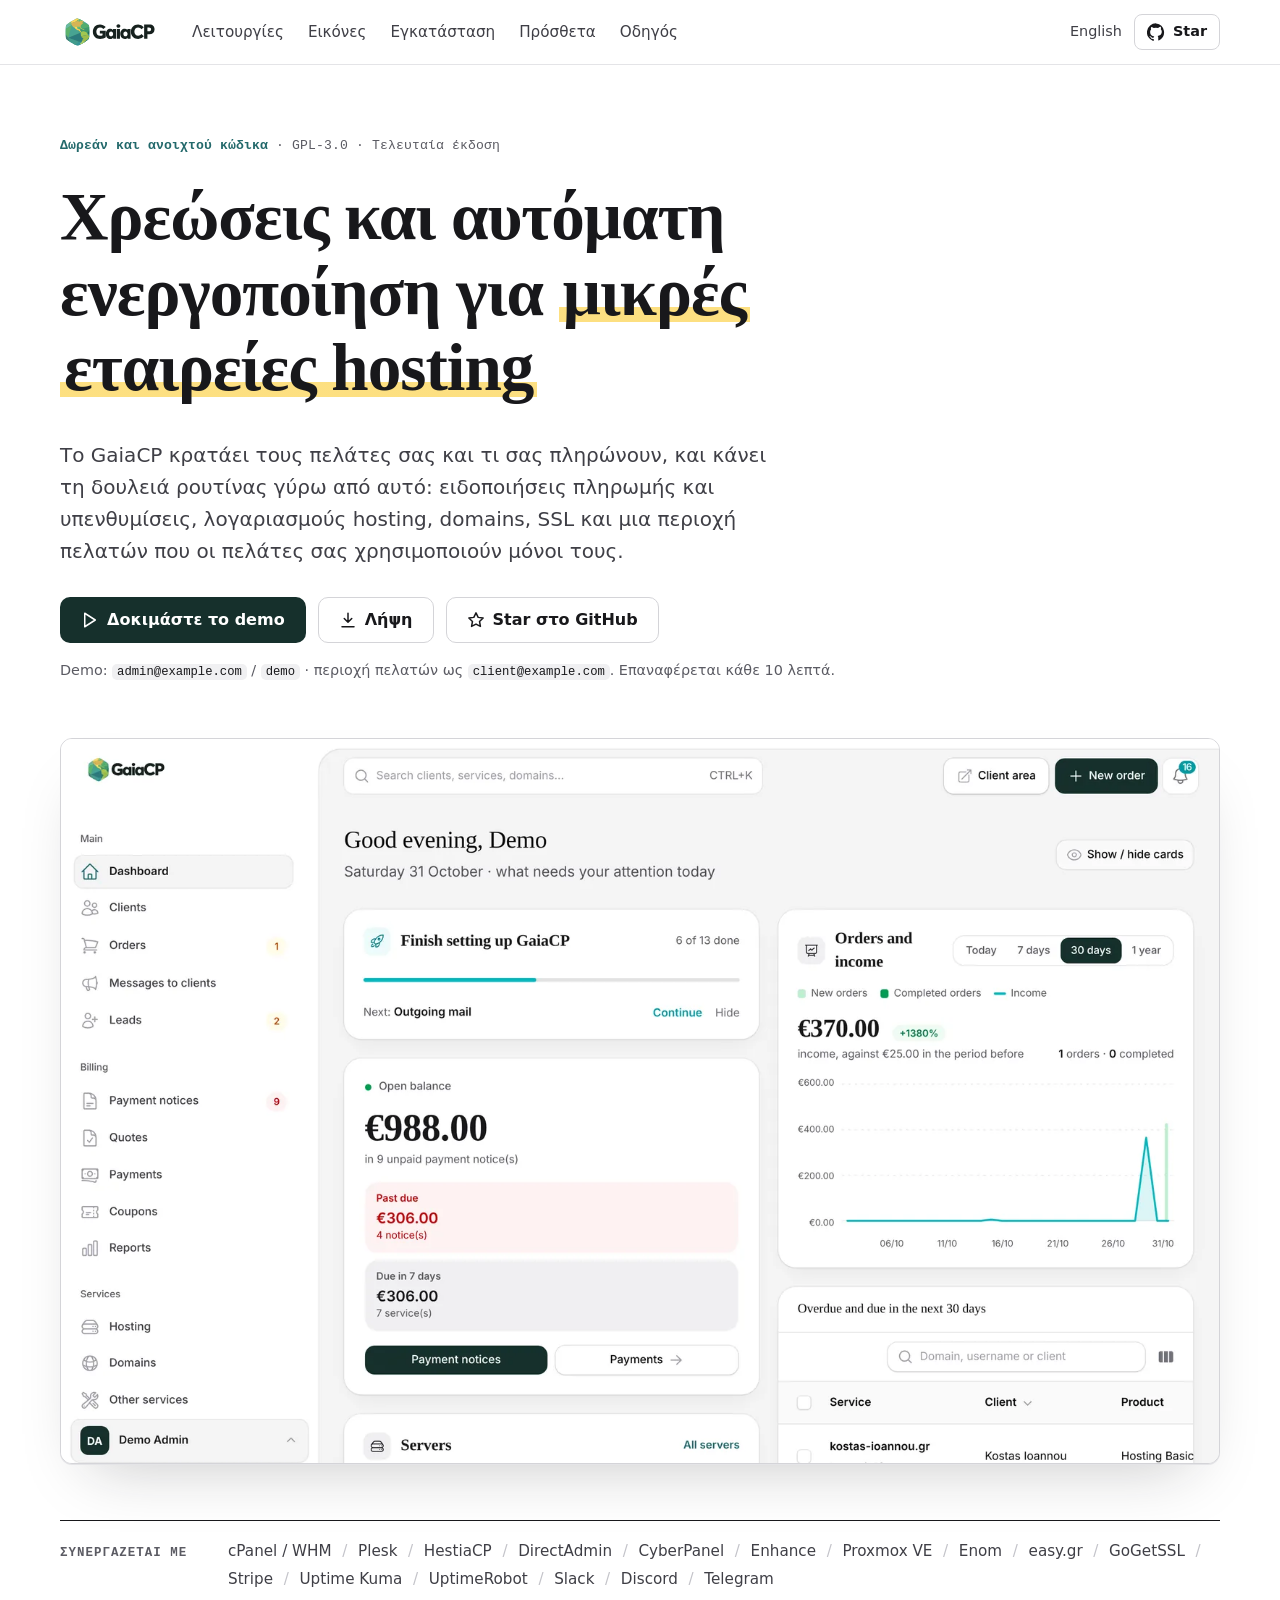
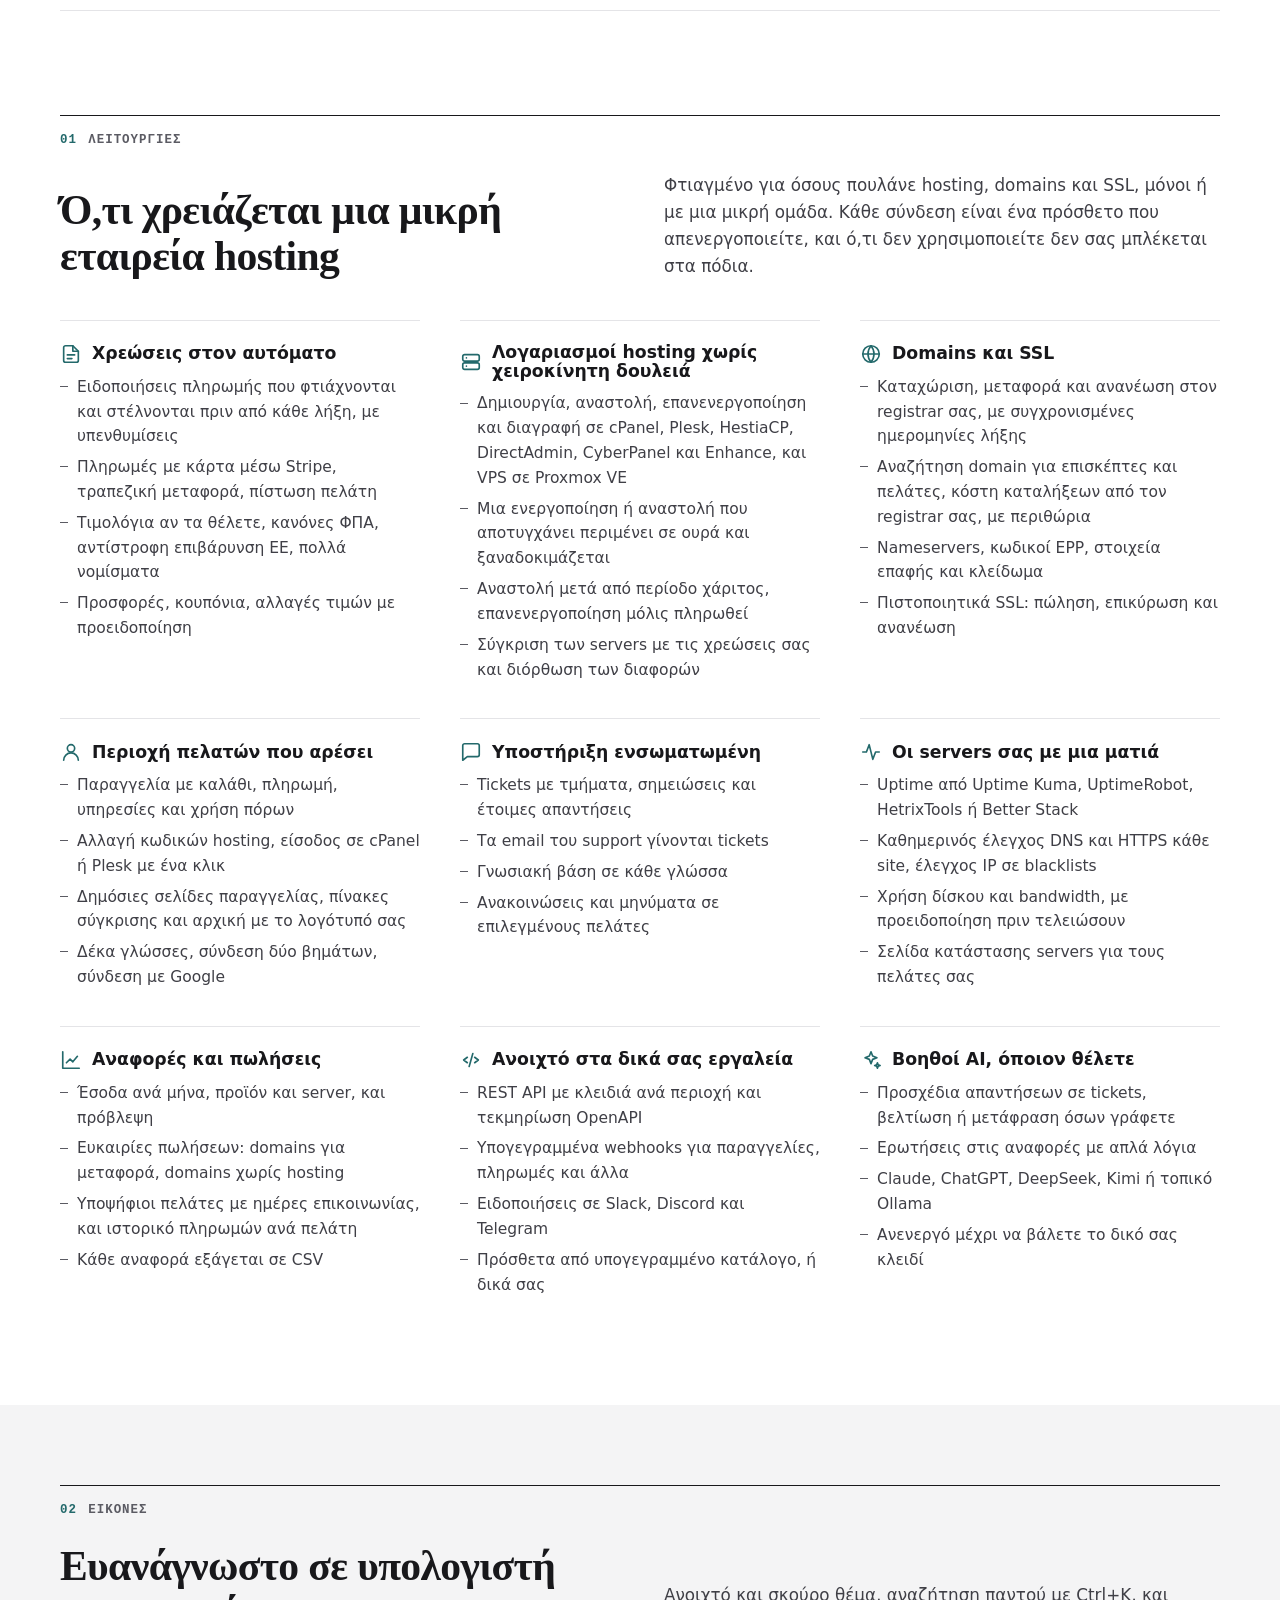
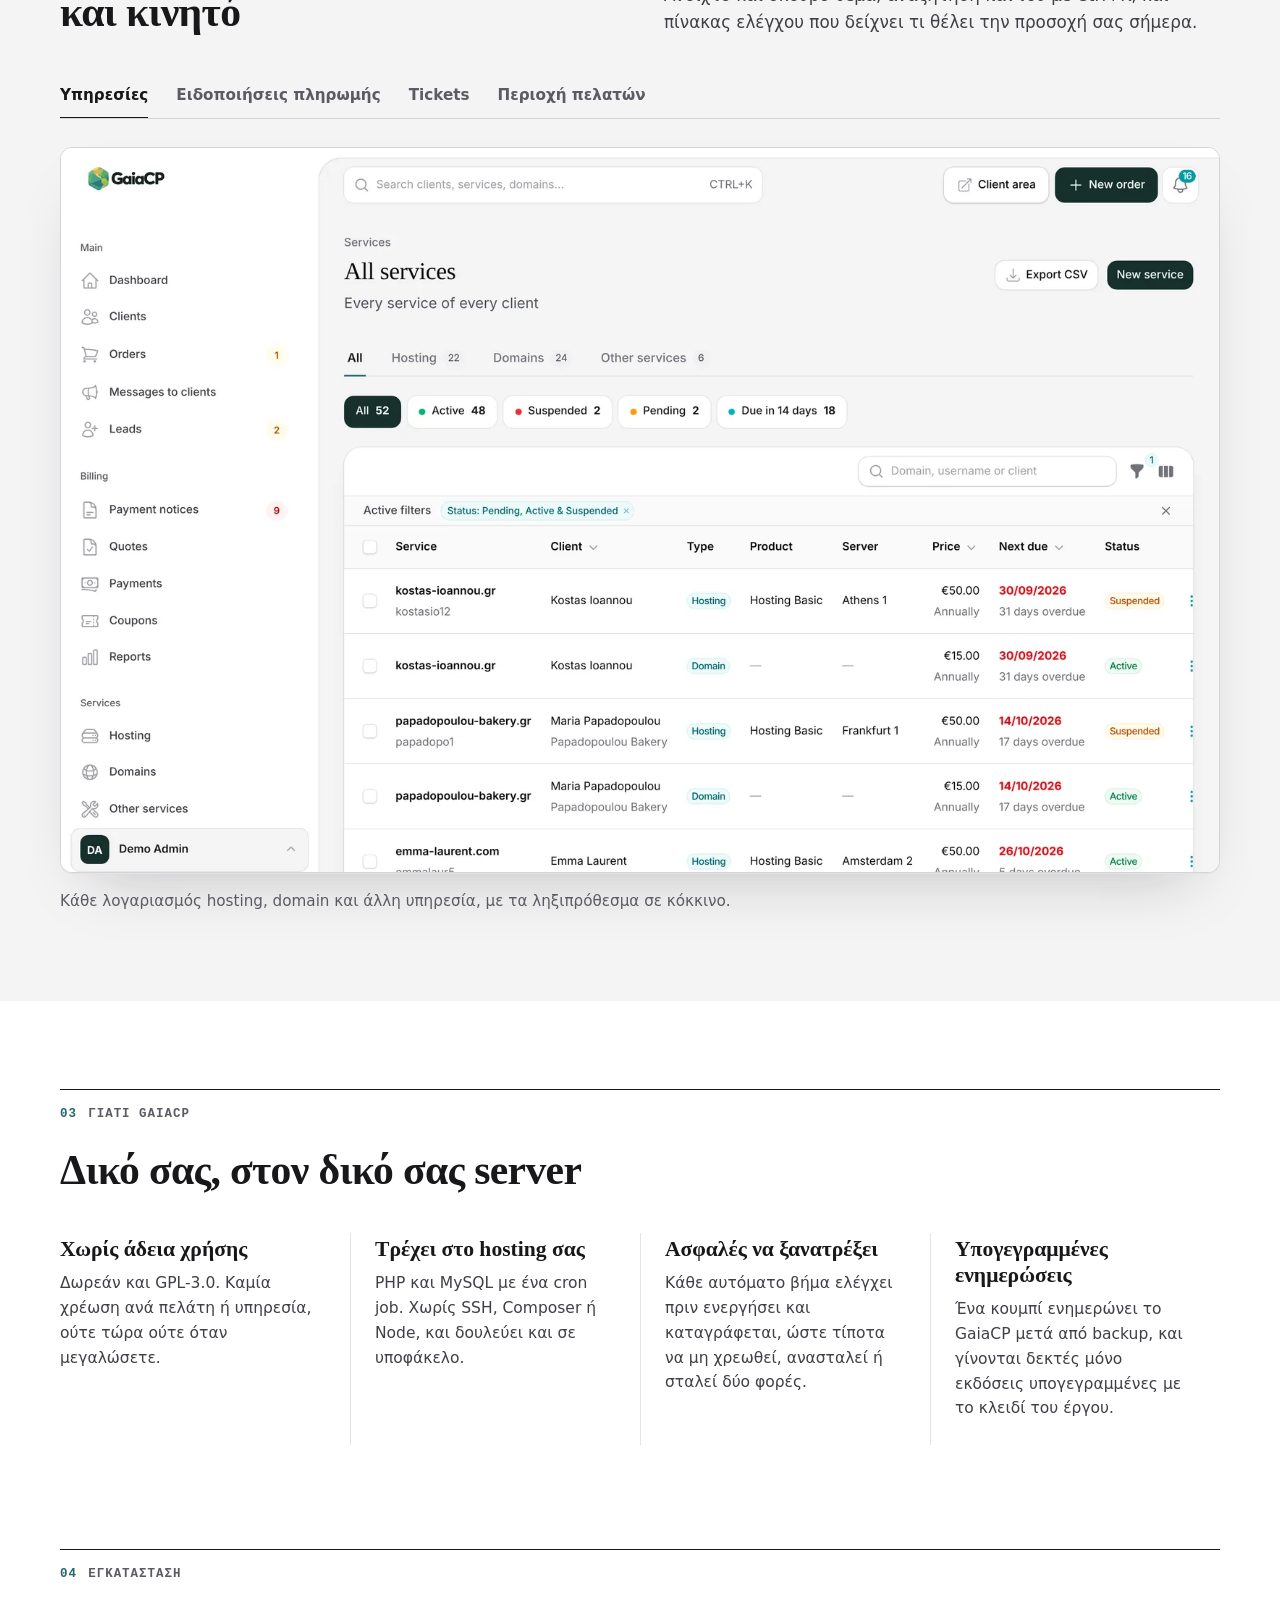
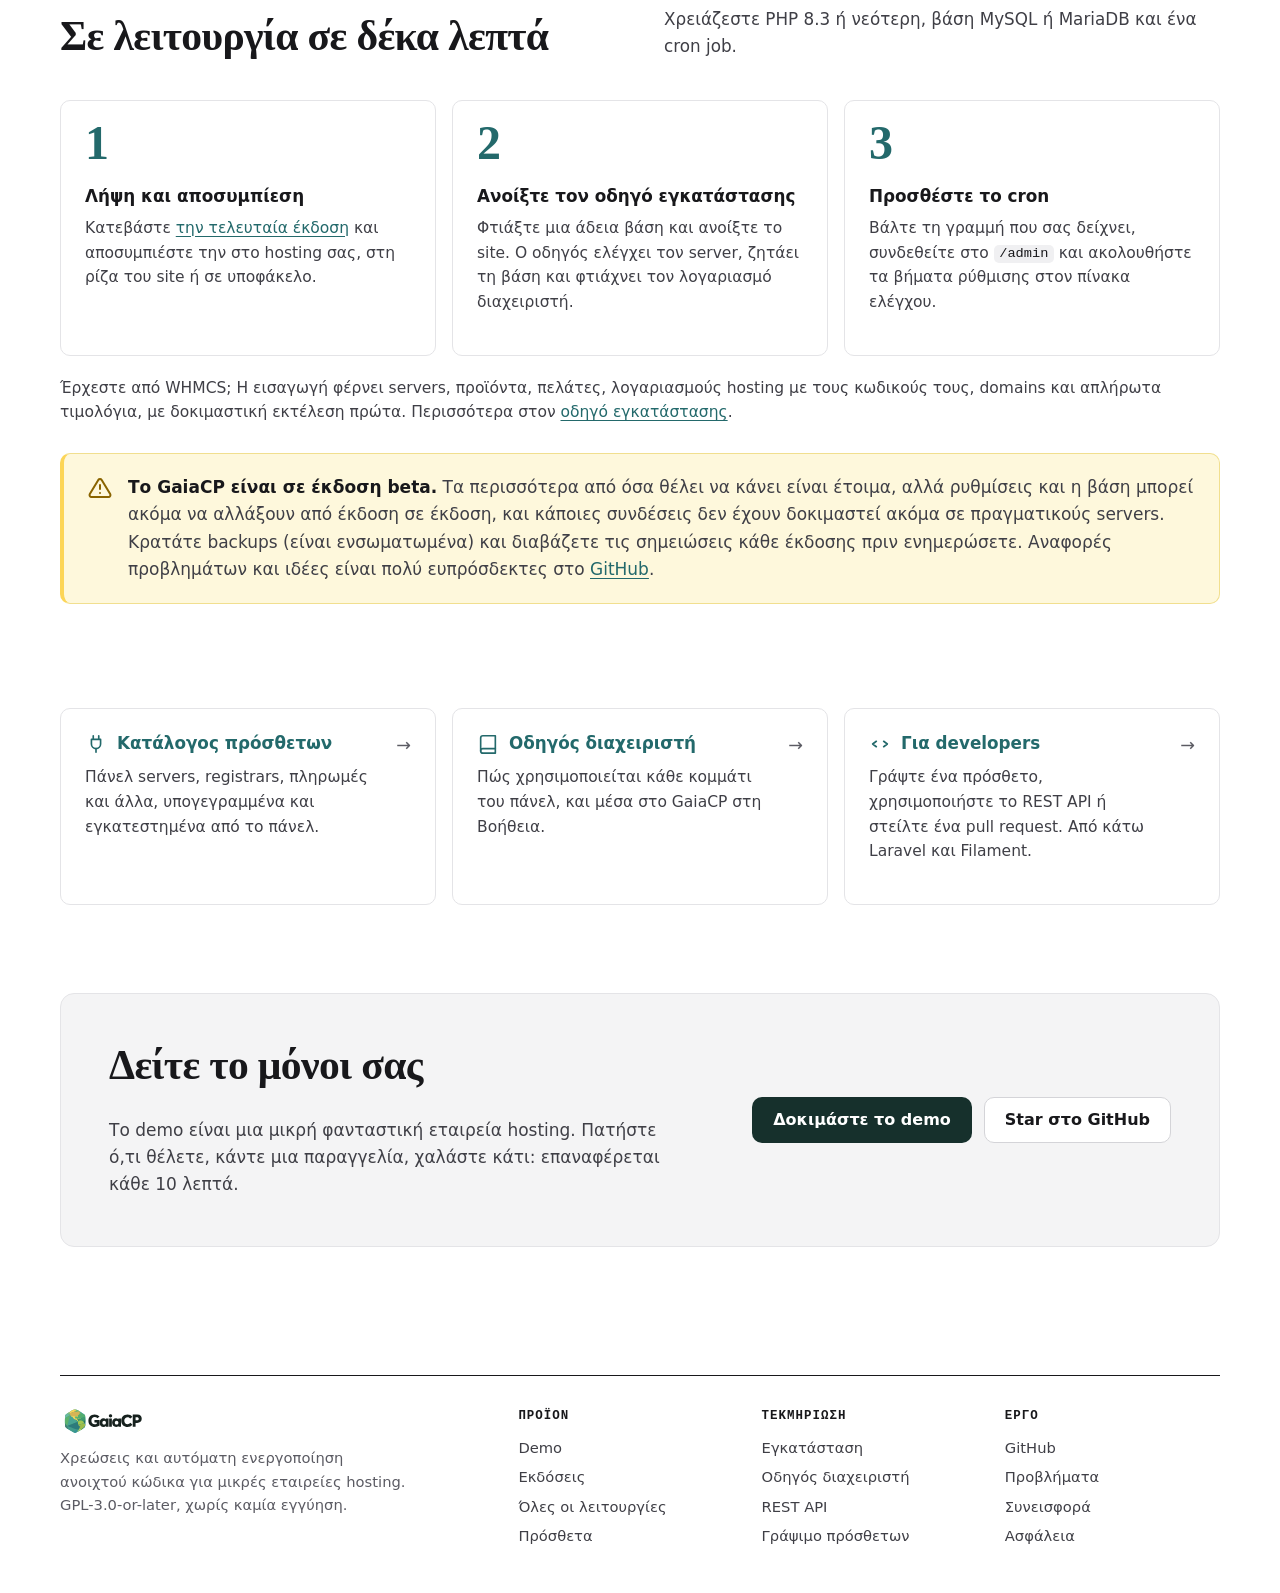
==== el/index.html @ 29c1c117 "Beta wording, the module queue and TLD cost import, for GaiaCP 0.7.0 Co-Authored-By: Claude Opus 5.5" ====
<!doctype html>
<html lang="el">
<head>
<meta charset="utf-8">
<meta name="viewport" content="width=device-width, initial-scale=1">
<title>GaiaCP: χρεώσεις ανοιχτού κώδικα για εταιρείες hosting</title>
<meta name="description" content="Το GaiaCP είναι δωρεάν πάνελ χρεώσεων και αυτόματης ενεργοποίησης ανοιχτού κώδικα για μικρές εταιρείες hosting: ειδοποιήσεις πληρωμής, cPanel, Plesk και άλλα, domains, SSL, περιοχή πελατών και tickets. Στον δικό σας server, GPL-3.0.">
<link rel="canonical" href="https://gaiacp.digital/el/">
<link rel="alternate" hreflang="en" href="https://gaiacp.digital/">
<link rel="alternate" hreflang="el" href="https://gaiacp.digital/el/">
<link rel="alternate" hreflang="x-default" href="https://gaiacp.digital/">
<meta name="theme-color" content="#ffffff">
<meta name="color-scheme" content="light">
<meta property="og:type" content="website">
<meta property="og:title" content="GaiaCP: χρεώσεις ανοιχτού κώδικα για εταιρείες hosting">
<meta property="og:description" content="Χρεώσεις, αυτόματη ενεργοποίηση, domains και περιοχή πελατών για όσους πουλάνε hosting, μόνοι ή με μια μικρή ομάδα. GPL-3.0.">
<meta property="og:url" content="https://gaiacp.digital/el/">
<meta property="og:locale" content="el_GR">
<meta property="og:image" content="https://gaiacp.digital/assets/img/social.png">
<meta name="twitter:card" content="summary_large_image">
<link rel="icon" href="/assets/img/mark.svg" type="image/svg+xml">
<link rel="apple-touch-icon" href="/assets/img/apple-touch-icon.png">
<link rel="stylesheet" href="/assets/style.css">
<script src="/assets/site.js" defer></script>
<script type="application/ld+json">
{"@context":"https://schema.org","@type":"SoftwareApplication","name":"GaiaCP","applicationCategory":"BusinessApplication","operatingSystem":"Linux, PHP 8.3+","license":"https://www.gnu.org/licenses/gpl-3.0.html","url":"https://gaiacp.digital/","downloadUrl":"https://github.com/tetterip/GaiaCP/releases/latest","offers":{"@type":"Offer","price":"0","priceCurrency":"EUR"}}
</script>
</head>
<body>
<a class="skip" href="#main">Μετάβαση στο περιεχόμενο</a>

<header class="top">
    <div class="wrap">
        <a class="brand" href="/el/" aria-label="Αρχική GaiaCP">
            <img class="logo-light" src="/assets/img/logo.svg" alt="GaiaCP" width="120" height="30">
        </a>
        <nav class="nav" aria-label="Ενότητες">
            <a href="#features">Λειτουργίες</a>
            <a href="#screenshots">Εικόνες</a>
            <a href="#install">Εγκατάσταση</a>
            <a href="https://plugins.gaiacp.digital">Πρόσθετα</a>
            <a href="https://github.com/tetterip/GaiaCP/blob/main/docs/admin-guide/README.md">Οδηγός</a>
        </nav>
        <div class="top-end">
            <a class="lang" href="/" hreflang="en" lang="en">English</a>
            <a class="btn btn-ghost btn-small btn-star" href="https://github.com/tetterip/GaiaCP">
                <svg viewBox="0 0 24 24" fill="currentColor" aria-hidden="true"><path d="M12 .5a12 12 0 0 0-3.8 23.4c.6.1.8-.3.8-.6v-2c-3.3.7-4-1.6-4-1.6-.6-1.4-1.4-1.8-1.4-1.8-1-.7.1-.7.1-.7 1.2.1 1.8 1.2 1.8 1.2 1 1.8 2.8 1.3 3.5 1 .1-.8.4-1.3.7-1.6-2.7-.3-5.5-1.3-5.5-6 0-1.2.5-2.3 1.3-3.1-.2-.4-.6-1.6.1-3.2 0 0 1-.3 3.3 1.2a11.5 11.5 0 0 1 6 0C17.3 4.6 18.3 5 18.3 5c.7 1.6.2 2.8.1 3.2.8.8 1.3 1.9 1.3 3.1 0 4.6-2.8 5.6-5.5 5.9.4.4.8 1.1.8 2.2v3.3c0 .3.2.7.8.6A12 12 0 0 0 12 .5Z"/></svg>
                <span class="label">Star</span>
                <span class="count" data-stars></span>
            </a>
        </div>
    </div>
</header>

<main id="main">

<section class="hero">
    <div class="wrap">
        <p class="pill"><b>Δωρεάν και ανοιχτού κώδικα</b> · GPL-3.0 · <span data-version>Τελευταία έκδοση</span></p>
        <h1>Χρεώσεις και αυτόματη ενεργοποίηση για <em>μικρές εταιρείες hosting</em></h1>
        <p class="lead">Το GaiaCP κρατάει τους πελάτες σας και τι σας πληρώνουν, και κάνει τη δουλειά ρουτίνας γύρω από αυτό: ειδοποιήσεις πληρωμής και υπενθυμίσεις, λογαριασμούς hosting, domains, SSL και μια περιοχή πελατών που οι πελάτες σας χρησιμοποιούν μόνοι τους.</p>
        <div class="actions">
            <a class="btn btn-primary" href="https://demo.gaiacp.digital/admin">
                <svg viewBox="0 0 24 24" fill="none" stroke="currentColor" stroke-width="2" stroke-linecap="round" stroke-linejoin="round" aria-hidden="true"><path d="M5 3l14 9-14 9V3z"/></svg>
                Δοκιμάστε το demo
            </a>
            <a class="btn btn-ghost" href="https://github.com/tetterip/GaiaCP/releases/latest" data-download>
                <svg viewBox="0 0 24 24" fill="none" stroke="currentColor" stroke-width="2" stroke-linecap="round" stroke-linejoin="round" aria-hidden="true"><path d="M12 3v12m0 0l-5-5m5 5l5-5M4 21h16"/></svg>
                Λήψη
            </a>
            <a class="btn btn-ghost" href="https://github.com/tetterip/GaiaCP">
                <svg viewBox="0 0 24 24" fill="none" stroke="currentColor" stroke-width="2" stroke-linejoin="round" aria-hidden="true"><path d="M12 2.5l2.9 6 6.6.9-4.8 4.6 1.2 6.5L12 17.4l-5.9 3.1 1.2-6.5-4.8-4.6 6.6-.9z"/></svg>
                Star στο GitHub <span class="count" data-stars></span>
            </a>
        </div>
        <p class="hint">Demo: <code>admin@example.com</code> / <code>demo</code> · περιοχή πελατών ως <code>client@example.com</code>. Επαναφέρεται κάθε 10 λεπτά.</p>

        <div class="frame">
            <picture>
                <img src="/assets/img/dashboard-light.webp" alt="Ο πίνακας ελέγχου του GaiaCP: ανοιχτό υπόλοιπο, γράφημα εσόδων και υπηρεσίες που λήγουν" width="1600" height="1000">
            </picture>
        </div>
    </div>
</section>

<section class="strip" aria-label="Συνεργάζεται με">
    <div class="wrap">
        <p>Συνεργάζεται με</p>
        <ul>
            <li>cPanel / WHM</li><li>Plesk</li><li>HestiaCP</li><li>DirectAdmin</li><li>CyberPanel</li><li>Enhance</li>
            <li>Proxmox VE</li><li>Enom</li><li>easy.gr</li><li>GoGetSSL</li><li>Stripe</li><li>Uptime Kuma</li>
            <li>UptimeRobot</li><li>Slack</li><li>Discord</li><li>Telegram</li>
        </ul>
    </div>
</section>

<section class="section" id="features">
    <div class="wrap">
        <div class="section-head">
            <span class="eyebrow">Λειτουργίες</span>
            <h2>Ό,τι χρειάζεται μια μικρή εταιρεία hosting</h2>
            <p>Φτιαγμένο για όσους πουλάνε hosting, domains και SSL, μόνοι ή με μια μικρή ομάδα. Κάθε σύνδεση είναι ένα πρόσθετο που απενεργοποιείτε, και ό,τι δεν χρησιμοποιείτε δεν σας μπλέκεται στα πόδια.</p>
        </div>
        <div class="grid">
            <article class="card">
                <h3><span class="icon"><svg viewBox="0 0 24 24" fill="none" stroke="currentColor" stroke-width="1.8" stroke-linecap="round" stroke-linejoin="round" aria-hidden="true"><path d="M14 3H6a2 2 0 0 0-2 2v14a2 2 0 0 0 2 2h12a2 2 0 0 0 2-2V9z"/><path d="M14 3v6h6M8 13h8M8 17h5"/></svg></span>Χρεώσεις στον αυτόματο</h3>
                <ul>
                    <li>Ειδοποιήσεις πληρωμής που φτιάχνονται και στέλνονται πριν από κάθε λήξη, με υπενθυμίσεις</li>
                    <li>Πληρωμές με κάρτα μέσω Stripe, τραπεζική μεταφορά, πίστωση πελάτη</li>
                    <li>Τιμολόγια αν τα θέλετε, κανόνες ΦΠΑ, αντίστροφη επιβάρυνση ΕΕ, πολλά νομίσματα</li>
                    <li>Προσφορές, κουπόνια, αλλαγές τιμών με προειδοποίηση</li>
                </ul>
            </article>
            <article class="card">
                <h3><span class="icon"><svg viewBox="0 0 24 24" fill="none" stroke="currentColor" stroke-width="1.8" stroke-linecap="round" stroke-linejoin="round" aria-hidden="true"><rect x="3" y="4" width="18" height="7" rx="2"/><rect x="3" y="13" width="18" height="7" rx="2"/><path d="M7 7.5h.01M7 16.5h.01"/></svg></span>Λογαριασμοί hosting χωρίς χειροκίνητη δουλειά</h3>
                <ul>
                    <li>Δημιουργία, αναστολή, επανενεργοποίηση και διαγραφή σε cPanel, Plesk, HestiaCP, DirectAdmin, CyberPanel και Enhance, και VPS σε Proxmox VE</li>
                    <li>Μια ενεργοποίηση ή αναστολή που αποτυγχάνει περιμένει σε ουρά και ξαναδοκιμάζεται</li>
                    <li>Αναστολή μετά από περίοδο χάριτος, επανενεργοποίηση μόλις πληρωθεί</li>
                    <li>Σύγκριση των servers με τις χρεώσεις σας και διόρθωση των διαφορών</li>
                </ul>
            </article>
            <article class="card">
                <h3><span class="icon"><svg viewBox="0 0 24 24" fill="none" stroke="currentColor" stroke-width="1.8" stroke-linecap="round" stroke-linejoin="round" aria-hidden="true"><circle cx="12" cy="12" r="9"/><path d="M3 12h18M12 3a14 14 0 0 1 0 18M12 3a14 14 0 0 0 0 18"/></svg></span>Domains και SSL</h3>
                <ul>
                    <li>Καταχώριση, μεταφορά και ανανέωση στον registrar σας, με συγχρονισμένες ημερομηνίες λήξης</li>
                    <li>Αναζήτηση domain για επισκέπτες και πελάτες, κόστη καταλήξεων από τον registrar σας, με περιθώρια</li>
                    <li>Nameservers, κωδικοί EPP, στοιχεία επαφής και κλείδωμα</li>
                    <li>Πιστοποιητικά SSL: πώληση, επικύρωση και ανανέωση</li>
                </ul>
            </article>
            <article class="card">
                <h3><span class="icon"><svg viewBox="0 0 24 24" fill="none" stroke="currentColor" stroke-width="1.8" stroke-linecap="round" stroke-linejoin="round" aria-hidden="true"><circle cx="12" cy="8" r="4"/><path d="M4 21a8 8 0 0 1 16 0"/></svg></span>Περιοχή πελατών που αρέσει</h3>
                <ul>
                    <li>Παραγγελία με καλάθι, πληρωμή, υπηρεσίες και χρήση πόρων</li>
                    <li>Αλλαγή κωδικών hosting, είσοδος σε cPanel ή Plesk με ένα κλικ</li>
                    <li>Δημόσιες σελίδες παραγγελίας, πίνακες σύγκρισης και αρχική με το λογότυπό σας</li>
                    <li>Δέκα γλώσσες, σύνδεση δύο βημάτων, σύνδεση με Google</li>
                </ul>
            </article>
            <article class="card">
                <h3><span class="icon"><svg viewBox="0 0 24 24" fill="none" stroke="currentColor" stroke-width="1.8" stroke-linecap="round" stroke-linejoin="round" aria-hidden="true"><path d="M21 15a2 2 0 0 1-2 2H8l-5 4V5a2 2 0 0 1 2-2h14a2 2 0 0 1 2 2z"/></svg></span>Υποστήριξη ενσωματωμένη</h3>
                <ul>
                    <li>Tickets με τμήματα, σημειώσεις και έτοιμες απαντήσεις</li>
                    <li>Τα email του support γίνονται tickets</li>
                    <li>Γνωσιακή βάση σε κάθε γλώσσα</li>
                    <li>Ανακοινώσεις και μηνύματα σε επιλεγμένους πελάτες</li>
                </ul>
            </article>
            <article class="card">
                <h3><span class="icon"><svg viewBox="0 0 24 24" fill="none" stroke="currentColor" stroke-width="1.8" stroke-linecap="round" stroke-linejoin="round" aria-hidden="true"><path d="M3 12h4l3-8 4 16 3-8h4"/></svg></span>Οι servers σας με μια ματιά</h3>
                <ul>
                    <li>Uptime από Uptime Kuma, UptimeRobot, HetrixTools ή Better Stack</li>
                    <li>Καθημερινός έλεγχος DNS και HTTPS κάθε site, έλεγχος IP σε blacklists</li>
                    <li>Χρήση δίσκου και bandwidth, με προειδοποίηση πριν τελειώσουν</li>
                    <li>Σελίδα κατάστασης servers για τους πελάτες σας</li>
                </ul>
            </article>
            <article class="card">
                <h3><span class="icon"><svg viewBox="0 0 24 24" fill="none" stroke="currentColor" stroke-width="1.8" stroke-linecap="round" stroke-linejoin="round" aria-hidden="true"><path d="M3 3v18h18"/><path d="M7 15l4-4 3 3 5-6"/></svg></span>Αναφορές και πωλήσεις</h3>
                <ul>
                    <li>Έσοδα ανά μήνα, προϊόν και server, και πρόβλεψη</li>
                    <li>Ευκαιρίες πωλήσεων: domains για μεταφορά, domains χωρίς hosting</li>
                    <li>Υποψήφιοι πελάτες με ημέρες επικοινωνίας, και ιστορικό πληρωμών ανά πελάτη</li>
                    <li>Κάθε αναφορά εξάγεται σε CSV</li>
                </ul>
            </article>
            <article class="card">
                <h3><span class="icon"><svg viewBox="0 0 24 24" fill="none" stroke="currentColor" stroke-width="1.8" stroke-linecap="round" stroke-linejoin="round" aria-hidden="true"><path d="M8 9l-4 3 4 3M16 9l4 3-4 3M14 5l-4 14"/></svg></span>Ανοιχτό στα δικά σας εργαλεία</h3>
                <ul>
                    <li>REST API με κλειδιά ανά περιοχή και τεκμηρίωση OpenAPI</li>
                    <li>Υπογεγραμμένα webhooks για παραγγελίες, πληρωμές και άλλα</li>
                    <li>Ειδοποιήσεις σε Slack, Discord και Telegram</li>
                    <li>Πρόσθετα από υπογεγραμμένο κατάλογο, ή δικά σας</li>
                </ul>
            </article>
            <article class="card">
                <h3><span class="icon"><svg viewBox="0 0 24 24" fill="none" stroke="currentColor" stroke-width="1.8" stroke-linecap="round" stroke-linejoin="round" aria-hidden="true"><path d="M12 3l1.8 4.7L18.5 9.5l-4.7 1.8L12 16l-1.8-4.7L5.5 9.5l4.7-1.8z"/><path d="M19 15l.8 2.2 2.2.8-2.2.8L19 21l-.8-2.2L16 18l2.2-.8z"/></svg></span>Βοηθοί AI, όποιον θέλετε</h3>
                <ul>
                    <li>Προσχέδια απαντήσεων σε tickets, βελτίωση ή μετάφραση όσων γράφετε</li>
                    <li>Ερωτήσεις στις αναφορές με απλά λόγια</li>
                    <li>Claude, ChatGPT, DeepSeek, Kimi ή τοπικό Ollama</li>
                    <li>Ανενεργό μέχρι να βάλετε το δικό σας κλειδί</li>
                </ul>
            </article>
        </div>
    </div>
</section>

<section class="section" id="screenshots">
    <div class="wrap">
        <div class="section-head">
            <span class="eyebrow">Εικόνες</span>
            <h2>Ευανάγνωστο σε υπολογιστή και κινητό</h2>
            <p>Ανοιχτό και σκούρο θέμα, αναζήτηση παντού με Ctrl+K, και πίνακας ελέγχου που δείχνει τι θέλει την προσοχή σας σήμερα.</p>
        </div>
        <div class="tabs" role="tablist" aria-label="Εικόνες">
            <button class="tab" role="tab" id="tab-services" aria-controls="shot-services">Υπηρεσίες</button>
            <button class="tab" role="tab" id="tab-notices" aria-controls="shot-notices">Ειδοποιήσεις πληρωμής</button>
            <button class="tab" role="tab" id="tab-tickets" aria-controls="shot-tickets">Tickets</button>
            <button class="tab" role="tab" id="tab-client" aria-controls="shot-client">Περιοχή πελατών</button>
        </div>
        <figure class="shot" id="shot-services" role="tabpanel" aria-labelledby="tab-services">
            <div class="frame">
                <picture>
                    <img src="/assets/img/services-light.webp" alt="Όλες οι υπηρεσίες με πελάτη, server, τιμή και επόμενη λήξη" width="1600" height="1000" loading="lazy">
                </picture>
            </div>
            <figcaption>Κάθε λογαριασμός hosting, domain και άλλη υπηρεσία, με τα ληξιπρόθεσμα σε κόκκινο.</figcaption>
        </figure>
        <figure class="shot" id="shot-notices" role="tabpanel" aria-labelledby="tab-notices">
            <div class="frame">
                <picture>
                    <img src="/assets/img/notices-light.webp" alt="Ειδοποιήσεις πληρωμής, μία ανά πελάτη και ημερομηνία λήξης" width="1600" height="1000" loading="lazy">
                </picture>
            </div>
            <figcaption>Μία ειδοποίηση πληρωμής ανά πελάτη και ημερομηνία, που τη φτιάχνει και τη στέλνει η καθημερινή εργασία.</figcaption>
        </figure>
        <figure class="shot" id="shot-tickets" role="tabpanel" aria-labelledby="tab-tickets">
            <div class="frame">
                <picture>
                    <img src="/assets/img/tickets-light.webp" alt="Tickets που περιμένουν απάντηση" width="1600" height="1000" loading="lazy">
                </picture>
            </div>
            <figcaption>Τα tickets δίπλα στις υπηρεσίες και τις πληρωμές του πελάτη.</figcaption>
        </figure>
        <figure class="shot" id="shot-client" role="tabpanel" aria-labelledby="tab-client">
            <div class="client-pair">
                <div class="frame">
                    <img src="/assets/img/client-home-desk.webp" alt="Η αρχική της περιοχής πελατών με το ποσό προς πληρωμή" width="1600" height="1000" loading="lazy">
                </div>
                <div class="phone">
                    <img src="/assets/img/client-home-phone.webp" alt="Η περιοχή πελατών σε κινητό" width="780" height="1688" loading="lazy">
                </div>
            </div>
            <figcaption>Οι πελάτες σας πληρώνουν, παραγγέλνουν και ζητούν βοήθεια σε μια περιοχή με το όνομα και το λογότυπό σας.</figcaption>
        </figure>
    </div>
</section>

<section class="section" id="why">
    <div class="wrap">
        <div class="section-head">
            <span class="eyebrow">Γιατί GaiaCP</span>
            <h2>Δικό σας, στον δικό σας server</h2>
        </div>
        <div class="why">
            <div class="card"><b>Χωρίς άδεια χρήσης</b><p>Δωρεάν και GPL-3.0. Καμία χρέωση ανά πελάτη ή υπηρεσία, ούτε τώρα ούτε όταν μεγαλώσετε.</p></div>
            <div class="card"><b>Τρέχει στο hosting σας</b><p>PHP και MySQL με ένα cron job. Χωρίς SSH, Composer ή Node, και δουλεύει και σε υποφάκελο.</p></div>
            <div class="card"><b>Ασφαλές να ξανατρέξει</b><p>Κάθε αυτόματο βήμα ελέγχει πριν ενεργήσει και καταγράφεται, ώστε τίποτα να μη χρεωθεί, ανασταλεί ή σταλεί δύο φορές.</p></div>
            <div class="card"><b>Υπογεγραμμένες ενημερώσεις</b><p>Ένα κουμπί ενημερώνει το GaiaCP μετά από backup, και γίνονται δεκτές μόνο εκδόσεις υπογεγραμμένες με το κλειδί του έργου.</p></div>
        </div>
    </div>
</section>

<section class="section" id="install">
    <div class="wrap">
        <div class="section-head">
            <span class="eyebrow">Εγκατάσταση</span>
            <h2>Σε λειτουργία σε δέκα λεπτά</h2>
            <p>Χρειάζεστε PHP 8.3 ή νεότερη, βάση MySQL ή MariaDB και ένα cron job.</p>
        </div>
        <ol class="steps">
            <li class="card"><h3>Λήψη και αποσυμπίεση</h3><p>Κατεβάστε <a href="https://github.com/tetterip/GaiaCP/releases/latest" data-download>την τελευταία έκδοση</a> και αποσυμπιέστε την στο hosting σας, στη ρίζα του site ή σε υποφάκελο.</p></li>
            <li class="card"><h3>Ανοίξτε τον οδηγό εγκατάστασης</h3><p>Φτιάξτε μια άδεια βάση και ανοίξτε το site. Ο οδηγός ελέγχει τον server, ζητάει τη βάση και φτιάχνει τον λογαριασμό διαχειριστή.</p></li>
            <li class="card"><h3>Προσθέστε το cron</h3><p>Βάλτε τη γραμμή που σας δείχνει, συνδεθείτε στο <code>/admin</code> και ακολουθήστε τα βήματα ρύθμισης στον πίνακα ελέγχου.</p></li>
        </ol>
        <p class="note">Έρχεστε από WHMCS; Η εισαγωγή φέρνει servers, προϊόντα, πελάτες, λογαριασμούς hosting με τους κωδικούς τους, domains και απλήρωτα τιμολόγια, με δοκιμαστική εκτέλεση πρώτα. Περισσότερα στον <a href="https://github.com/tetterip/GaiaCP/blob/main/docs/installation.md">οδηγό εγκατάστασης</a>.</p>

        <div class="alpha">
            <svg viewBox="0 0 24 24" fill="none" stroke="currentColor" stroke-width="2" stroke-linecap="round" stroke-linejoin="round" aria-hidden="true"><path d="M12 9v4M12 17h.01"/><path d="M10.3 3.9L1.8 18a2 2 0 0 0 1.7 3h17a2 2 0 0 0 1.7-3L13.7 3.9a2 2 0 0 0-3.4 0z"/></svg>
            <p><strong>Το GaiaCP είναι σε έκδοση beta.</strong> Τα περισσότερα από όσα θέλει να κάνει είναι έτοιμα, αλλά ρυθμίσεις και η βάση μπορεί ακόμα να αλλάξουν από έκδοση σε έκδοση, και κάποιες συνδέσεις δεν έχουν δοκιμαστεί ακόμα σε πραγματικούς servers. Κρατάτε backups (είναι ενσωματωμένα) και διαβάζετε τις σημειώσεις κάθε έκδοσης πριν ενημερώσετε. Αναφορές προβλημάτων και ιδέες είναι πολύ ευπρόσδεκτες στο <a href="https://github.com/tetterip/GaiaCP/issues">GitHub</a>.</p>
        </div>
    </div>
</section>

<section class="section" id="more">
    <div class="wrap">
        <div class="grid">
            <a class="card card-link" href="https://plugins.gaiacp.digital">
                <h3><span class="icon"><svg viewBox="0 0 24 24" fill="none" stroke="currentColor" stroke-width="1.8" stroke-linecap="round" stroke-linejoin="round" aria-hidden="true"><path d="M9 3v4M15 3v4M7 7h10v5a5 5 0 0 1-10 0z"/><path d="M12 17v4"/></svg></span>Κατάλογος πρόσθετων</h3>
                <p>Πάνελ servers, registrars, πληρωμές και άλλα, υπογεγραμμένα και εγκατεστημένα από το πάνελ.</p>
            </a>
            <a class="card card-link" href="https://github.com/tetterip/GaiaCP/blob/main/docs/admin-guide/README.md">
                <h3><span class="icon"><svg viewBox="0 0 24 24" fill="none" stroke="currentColor" stroke-width="1.8" stroke-linecap="round" stroke-linejoin="round" aria-hidden="true"><path d="M4 19.5A2.5 2.5 0 0 1 6.5 17H20V3H6.5A2.5 2.5 0 0 0 4 5.5z"/><path d="M4 19.5A2.5 2.5 0 0 0 6.5 22H20v-5"/></svg></span>Οδηγός διαχειριστή</h3>
                <p>Πώς χρησιμοποιείται κάθε κομμάτι του πάνελ, και μέσα στο GaiaCP στη Βοήθεια.</p>
            </a>
            <a class="card card-link" href="https://github.com/tetterip/GaiaCP/blob/main/docs/writing-plugins.md">
                <h3><span class="icon"><svg viewBox="0 0 24 24" fill="none" stroke="currentColor" stroke-width="1.8" stroke-linecap="round" stroke-linejoin="round" aria-hidden="true"><path d="M8 9l-4 3 4 3M16 9l4 3-4 3"/></svg></span>Για developers</h3>
                <p>Γράψτε ένα πρόσθετο, χρησιμοποιήστε το REST API ή στείλτε ένα pull request. Από κάτω Laravel και Filament.</p>
            </a>
        </div>

        <div class="cta">
            <h2>Δείτε το μόνοι σας</h2>
            <p>Το demo είναι μια μικρή φανταστική εταιρεία hosting. Πατήστε ό,τι θέλετε, κάντε μια παραγγελία, χαλάστε κάτι: επαναφέρεται κάθε 10 λεπτά.</p>
            <div class="actions">
                <a class="btn btn-primary" href="https://demo.gaiacp.digital/admin">Δοκιμάστε το demo</a>
                <a class="btn btn-ghost" href="https://github.com/tetterip/GaiaCP">Star στο GitHub <span class="count" data-stars></span></a>
            </div>
        </div>
    </div>
</section>

</main>

<footer class="foot">
    <div class="wrap">
        <div class="about">
            <img class="logo-light" src="/assets/img/logo.svg" alt="GaiaCP" width="104" height="26">
            <p>Χρεώσεις και αυτόματη ενεργοποίηση ανοιχτού κώδικα για μικρές εταιρείες hosting. GPL-3.0-or-later, χωρίς καμία εγγύηση.</p>
        </div>
        <div>
            <h4>Προϊόν</h4>
            <ul>
                <li><a href="https://demo.gaiacp.digital/admin">Demo</a></li>
                <li><a href="https://github.com/tetterip/GaiaCP/releases">Εκδόσεις</a></li>
                <li><a href="https://github.com/tetterip/GaiaCP/blob/main/docs/features.md">Όλες οι λειτουργίες</a></li>
                <li><a href="https://plugins.gaiacp.digital">Πρόσθετα</a></li>
            </ul>
        </div>
        <div>
            <h4>Τεκμηρίωση</h4>
            <ul>
                <li><a href="https://github.com/tetterip/GaiaCP/blob/main/docs/installation.md">Εγκατάσταση</a></li>
                <li><a href="https://github.com/tetterip/GaiaCP/blob/main/docs/admin-guide/README.md">Οδηγός διαχειριστή</a></li>
                <li><a href="https://github.com/tetterip/GaiaCP/blob/main/docs/using-the-api.md">REST API</a></li>
                <li><a href="https://github.com/tetterip/GaiaCP/blob/main/docs/writing-plugins.md">Γράψιμο πρόσθετων</a></li>
            </ul>
        </div>
        <div>
            <h4>Έργο</h4>
            <ul>
                <li><a href="https://github.com/tetterip/GaiaCP">GitHub</a></li>
                <li><a href="https://github.com/tetterip/GaiaCP/issues">Προβλήματα</a></li>
                <li><a href="https://github.com/tetterip/GaiaCP/blob/main/CONTRIBUTING.md">Συνεισφορά</a></li>
                <li><a href="https://github.com/tetterip/GaiaCP/blob/main/SECURITY.md">Ασφάλεια</a></li>
            </ul>
        </div>
    </div>
</footer>
</body>
</html>
---- assets/style.css ----
/* gaiacp.digital: one stylesheet, no build step, light only.
   Colours follow the GaiaCP panel's light theme (Gaia theme): zinc greys, the teal accent, the dark green button.
   The look is a ledger: hairline rules, numbered sections, plain type, and no glows or gradients. */

:root {
    --ink: #18181b;
    --ink-soft: #3f3f46;
    --muted: #5b5b63;
    --bg: #ffffff;
    --band: #f4f4f5;
    --surface: #ffffff;
    --soft: #f0f0f2;
    --line: #e4e4e7;
    --rule: #18181b;
    --accent: #23696b;
    --accent-soft: #e6f0ef;
    --button: #16302c;
    --button-ink: #ffffff;
    --sun: #fcd557;
    --radius: 10px;
    --serif: "Iowan Old Style", "Palatino Linotype", Palatino, Georgia, "Times New Roman", serif;
    --sans: ui-sans-serif, system-ui, -apple-system, "Segoe UI", Roboto, "Helvetica Neue", Arial, sans-serif;
    --mono: ui-monospace, SFMono-Regular, Menlo, Consolas, monospace;
    color-scheme: light;
}

*, *::before, *::after { box-sizing: border-box; }

html { scroll-behavior: smooth; -webkit-text-size-adjust: 100%; }

body {
    margin: 0;
    font-family: var(--sans);
    font-size: 17px;
    line-height: 1.6;
    color: var(--ink);
    background: var(--bg);
    overflow-x: hidden;
    counter-reset: section;
}

img { max-width: 100%; height: auto; display: block; }

a { color: var(--accent); text-decoration-thickness: 1px; text-underline-offset: 3px; }
a:hover { color: var(--ink); }

h1, h2, h3 { font-family: var(--serif); font-weight: 600; line-height: 1.12; margin: 0 0 .5em; letter-spacing: -.015em; }
h1 { font-size: clamp(2.3rem, 5.6vw, 4.2rem); }
h2 { font-size: clamp(1.8rem, 3.6vw, 2.6rem); }
h3 { font-size: 1.2rem; }
p { margin: 0 0 1em; }

/* A highlighter stroke under a few words: the one bit of colour in a heading */
h1 em, h2 em {
    font-style: normal;
    background: linear-gradient(transparent 70%, color-mix(in srgb, var(--sun) 75%, transparent) 70%, color-mix(in srgb, var(--sun) 75%, transparent) 90%, transparent 90%);
    padding-inline: .06em;
    -webkit-box-decoration-break: clone;
    box-decoration-break: clone;
}

code { font-family: var(--mono); font-size: .88em; background: var(--soft); padding: .1em .4em; border-radius: 5px; color: var(--ink); }

.wrap { width: min(1160px, 100% - 32px); margin-inline: auto; }

.skip { position: absolute; left: -999px; }
.skip:focus { left: 16px; top: 16px; z-index: 99; background: var(--surface); padding: 8px 12px; border-radius: 8px; border: 1px solid var(--line); }

:focus-visible { outline: 2px solid var(--accent); outline-offset: 2px; }

/* Header */

.top {
    position: sticky; top: 0; z-index: 20;
    background: rgb(255 255 255 / .94);
    backdrop-filter: blur(8px);
    -webkit-backdrop-filter: blur(8px);
    border-bottom: 1px solid var(--line);
}
.top .wrap { display: flex; align-items: center; gap: 20px; height: 64px; }
.brand { display: flex; align-items: center; flex: none; }
.brand img { height: 30px; width: auto; }
.nav { display: flex; gap: 24px; margin-left: 16px; }
.nav a { color: var(--ink-soft); text-decoration: none; font-size: .95rem; }
.nav a:hover { color: var(--ink); text-decoration: underline; }
.top-end { margin-left: auto; display: flex; align-items: center; gap: 10px; }
.lang { color: var(--ink-soft); text-decoration: none; font-size: .9rem; padding: 6px 2px; }
.lang:hover { color: var(--ink); text-decoration: underline; }
@media (max-width: 860px) { .nav { display: none; } }
@media (max-width: 420px) { .top .btn-star .label { display: none; } }

/* Buttons */

.btn {
    display: inline-flex; align-items: center; justify-content: center; gap: 8px;
    min-height: 46px; padding: 10px 20px;
    border-radius: var(--radius); border: 1px solid transparent;
    font: 600 1rem/1.2 var(--sans); text-decoration: none; white-space: nowrap;
    transition: background .15s ease, border-color .15s ease, color .15s ease;
}
.btn svg { width: 18px; height: 18px; flex: none; }
.btn-primary { background: var(--button); color: var(--button-ink); }
.btn-primary:hover { background: #0e211e; color: var(--button-ink); }
.btn-ghost { background: var(--surface); color: var(--ink); border-color: #d4d4d8; }
.btn-ghost:hover { border-color: var(--ink); color: var(--ink); }
.btn:active { transform: translateY(1px); }
.btn-small { min-height: 36px; padding: 6px 12px; font-size: .9rem; border-radius: 8px; }
.count {
    font-variant-numeric: tabular-nums; font-weight: 600;
    padding: 1px 7px; border-radius: 5px; background: var(--soft); color: var(--ink-soft); font-size: .85em;
}
.count:empty { display: none; }

/* Hero: left aligned, the screenshot under it */

.hero { padding: 72px 0 0; position: relative; }
.pill {
    font: 500 .82rem/1.4 var(--mono); color: var(--muted);
    margin-bottom: 24px; letter-spacing: .01em;
}
.pill b { color: var(--accent); font-weight: 600; }
.hero h1 { max-width: 13em; }
.lead { font-size: clamp(1.05rem, 2vw, 1.25rem); color: var(--ink-soft); max-width: 36em; margin: 0 0 30px; }
.actions { display: flex; flex-wrap: wrap; gap: 12px; }
.hint { font-size: .9rem; color: var(--muted); margin-top: 16px; }
.hint code { font-size: .85em; }

.frame {
    margin: 56px 0 0;
    border-radius: 12px; overflow: hidden; background: var(--surface);
    border: 1px solid #d4d4d8;
    box-shadow: 0 1px 0 var(--line), 0 30px 60px -30px rgb(24 24 27 / .25);
}

/* The 404 page keeps a centred hero */
main.hero { text-align: center; padding-bottom: 80px; }
main.hero h1, main.hero .lead { margin-inline: auto; }
main.hero .actions { justify-content: center; }
.mark-404 { margin: 0 auto 24px; }

/* Strip of integrations: plain text between two rules */

.strip { padding: 56px 0 0; }
.strip .wrap {
    display: grid; grid-template-columns: 9rem 1fr; gap: 12px 24px; align-items: baseline;
    border-top: 1px solid var(--rule); border-bottom: 1px solid var(--line); padding: 18px 0;
}
.strip p { font: 600 .78rem/1.4 var(--mono); text-transform: uppercase; letter-spacing: .08em; color: var(--muted); margin: 0; }
.strip ul { list-style: none; padding: 0; margin: 0; display: flex; flex-wrap: wrap; gap: 4px 0; }
.strip li { font-size: .95rem; color: var(--ink-soft); }
.strip li:not(:last-child)::after { content: "/"; color: #c4c4ca; margin: 0 .7em; }
@media (max-width: 560px) { .strip .wrap { grid-template-columns: 1fr; } }

/* Sections, numbered like the pages of a ledger */

.section { padding: 104px 0 0; }
.section-head {
    display: grid; grid-template-columns: minmax(0, 1fr) minmax(0, 1fr); gap: 8px 48px; align-items: end;
    margin-bottom: 40px; padding-top: 18px; border-top: 1px solid var(--rule);
}
.section-head .eyebrow { grid-column: 1 / -1; }
.section-head h2 { margin: 0; }
.section-head p { color: var(--ink-soft); font-size: 1.05rem; margin: 0; }
@media (max-width: 860px) { .section-head { grid-template-columns: 1fr; gap: 12px; } }
.eyebrow {
    display: block; font: 600 .78rem/1 var(--mono); text-transform: uppercase; letter-spacing: .08em;
    color: var(--muted); margin-bottom: 18px; counter-increment: section;
}
.eyebrow::before { content: counter(section, decimal-leading-zero); color: var(--accent); margin-right: .9em; }

/* Plain cards: used for the install steps and the links at the end */
.card {
    background: var(--surface); border: 1px solid var(--line); border-radius: var(--radius);
    padding: 24px;
}
.card h3 { display: flex; align-items: center; gap: 10px; font-family: var(--sans); font-size: 1.05rem; font-weight: 650; margin-bottom: 10px; letter-spacing: 0; }
.card p, .card li { color: var(--ink-soft); font-size: .97rem; }
.card ul { margin: 0; padding: 0; list-style: none; }
.card li { margin-bottom: 6px; padding-left: 1.1em; position: relative; }
.card li::before { content: ""; position: absolute; left: 0; top: .72em; width: .5em; height: 1px; background: var(--muted); }
.icon { width: 22px; height: 22px; flex: none; color: var(--accent); display: grid; place-items: center; }
.icon svg { width: 22px; height: 22px; }

.grid { display: grid; gap: 16px; grid-template-columns: repeat(auto-fill, minmax(min(100%, 320px), 1fr)); }

/* Features: no boxes, three columns of ruled entries */
#features .grid { gap: 0 40px; }
#features .card {
    border: 0; border-top: 1px solid var(--line); border-radius: 0; padding: 22px 0 30px; background: none;
}
#features .card h3 { font-size: 1.08rem; }

/* Screenshots sit on the panel's grey, like the panel itself */

#screenshots { background: var(--band); margin-top: 72px; padding: 80px 0 88px; }
#screenshots .section-head { border-top-color: var(--rule); }
.tabs { display: flex; gap: 28px; overflow-x: auto; margin-bottom: 0; border-bottom: 1px solid #d4d4d8; scrollbar-width: none; }
.tabs::-webkit-scrollbar { display: none; }
.tab {
    flex: none; cursor: pointer; font: 600 .95rem/1 var(--sans); color: var(--muted);
    background: none; border: 0; border-bottom: 2px solid transparent; margin-bottom: -1px; padding: 12px 0 14px;
}
.tab:hover { color: var(--ink); }
.tab[aria-selected="true"] { color: var(--ink); border-bottom-color: var(--ink); }
.shot { margin: 0; }
.shot .frame { margin-top: 28px; }
.shot figcaption { color: var(--muted); font-size: .95rem; margin-top: 16px; }
.js .shot[hidden] { display: none; }
.shot + .shot { margin-top: 32px; }
.js .shot + .shot { margin-top: 0; }
.client-pair { display: grid; grid-template-columns: 1fr auto; gap: 24px; align-items: end; }
.client-pair .phone {
    width: 230px; border-radius: 28px; overflow: hidden; border: 6px solid var(--ink);
    box-shadow: 0 30px 60px -30px rgb(24 24 27 / .35);
    aspect-ratio: 390 / 844;
}
.client-pair .phone img { width: 100%; height: 100%; object-fit: cover; object-position: top; }
@media (max-width: 760px) {
    .client-pair { grid-template-columns: 1fr; }
    .client-pair .frame { display: none; }
    .client-pair .phone { margin: 28px auto 0; width: min(280px, 80%); }
}

/* Why: four columns divided by hairlines */

#screenshots + .section { padding-top: 88px; }
.why { display: grid; grid-template-columns: repeat(auto-fit, minmax(min(100%, 240px), 1fr)); }
.why .card { border: 0; border-left: 1px solid var(--line); border-radius: 0; padding: 4px 24px 8px; background: none; }
.why .card:first-child { border-left: 0; padding-left: 0; }
.why b { display: block; font-family: var(--serif); font-size: 1.35rem; line-height: 1.2; margin-bottom: 8px; color: var(--ink); }
@media (max-width: 1100px) {
    .why .card { border-left: 0; border-top: 1px solid var(--line); padding: 20px 0; }
    .why .card:first-child { border-top: 0; padding-top: 0; }
    .why { column-gap: 32px; }
}

/* Install: big serif numbers */

.steps { counter-reset: step; display: grid; gap: 16px; grid-template-columns: repeat(auto-fit, minmax(min(100%, 280px), 1fr)); list-style: none; padding: 0; margin: 0; }
.steps li { counter-increment: step; position: relative; padding-top: 86px; }
.steps li::before {
    content: counter(step); position: absolute; top: 18px; left: 24px;
    font: 600 3rem/1 var(--serif); color: var(--accent);
}
.note { margin-top: 20px; color: var(--ink-soft); font-size: .97rem; }

/* Stage notice (beta) */

.alpha {
    display: flex; gap: 16px; align-items: flex-start; margin-top: 28px;
    background: #fef8dc; border: 1px solid #f1df8f; border-left: 4px solid var(--sun);
    border-radius: var(--radius); padding: 20px 24px;
}
.alpha svg { width: 24px; height: 24px; flex: none; color: #8a6400; margin-top: 2px; }
.alpha p { margin: 0; color: var(--ink-soft); }
.alpha strong { color: var(--ink); }

/* Links to the catalogue, guide and developer docs */

.card-link { text-decoration: none; display: block; position: relative; padding-right: 48px; transition: border-color .15s ease; }
.card-link::after { content: "→"; position: absolute; right: 24px; top: 22px; color: var(--muted); font-size: 1.1rem; transition: transform .15s ease, color .15s ease; }
.card-link:hover { border-color: var(--ink); }
.card-link:hover::after { color: var(--ink); transform: translateX(3px); }

/* Closing call to action: a light block with the panel's grey, not a dark banner */

.cta {
    margin-top: 88px; padding: 48px; border-radius: 14px;
    background: var(--band); border: 1px solid var(--line);
    display: grid; grid-template-columns: minmax(0, 1.2fr) auto; gap: 16px 48px; align-items: center;
}
.cta h2 { margin-bottom: .3em; }
.cta p { color: var(--ink-soft); max-width: 34em; margin: 0; }
.cta .actions { grid-column: 2; grid-row: 1 / span 2; }
@media (max-width: 860px) {
    .cta { grid-template-columns: 1fr; padding: 32px 24px; }
    .cta .actions { grid-column: auto; grid-row: auto; margin-top: 12px; }
}

/* Footer */

.foot { margin-top: 88px; padding: 40px 0 40px; color: var(--muted); font-size: .92rem; }
.foot .wrap { display: grid; gap: 28px; grid-template-columns: 2fr repeat(3, 1fr); border-top: 1px solid var(--rule); padding-top: 32px; }
.foot h4 { margin: 0 0 10px; color: var(--ink); font: 600 .78rem/1.4 var(--mono); text-transform: uppercase; letter-spacing: .08em; }
.foot ul { list-style: none; margin: 0; padding: 0; }
.foot li { margin-bottom: 6px; }
.foot a { color: var(--ink-soft); text-decoration: none; }
.foot a:hover { color: var(--ink); text-decoration: underline; }
.foot img { height: 26px; width: auto; margin-bottom: 12px; }
.foot .about p { max-width: 24em; }
@media (max-width: 760px) { .foot .wrap { grid-template-columns: 1fr 1fr; } .foot .about { grid-column: 1 / -1; } }

@media (max-width: 560px) {
    body { font-size: 16px; }
    .hero { padding-top: 40px; }
    .actions .btn { flex: 1 1 100%; }
    .frame { margin-top: 40px; }
    .section { padding-top: 72px; }
    #screenshots { margin-top: 72px; padding: 56px 0 64px; }
    #screenshots + .section { padding-top: 64px; }
    .card { padding: 20px; }
    .steps li::before { left: 20px; }
}

@media (prefers-reduced-motion: reduce) {
    html { scroll-behavior: auto; }
    .btn, .card-link, .card-link::after { transition: none; }
}
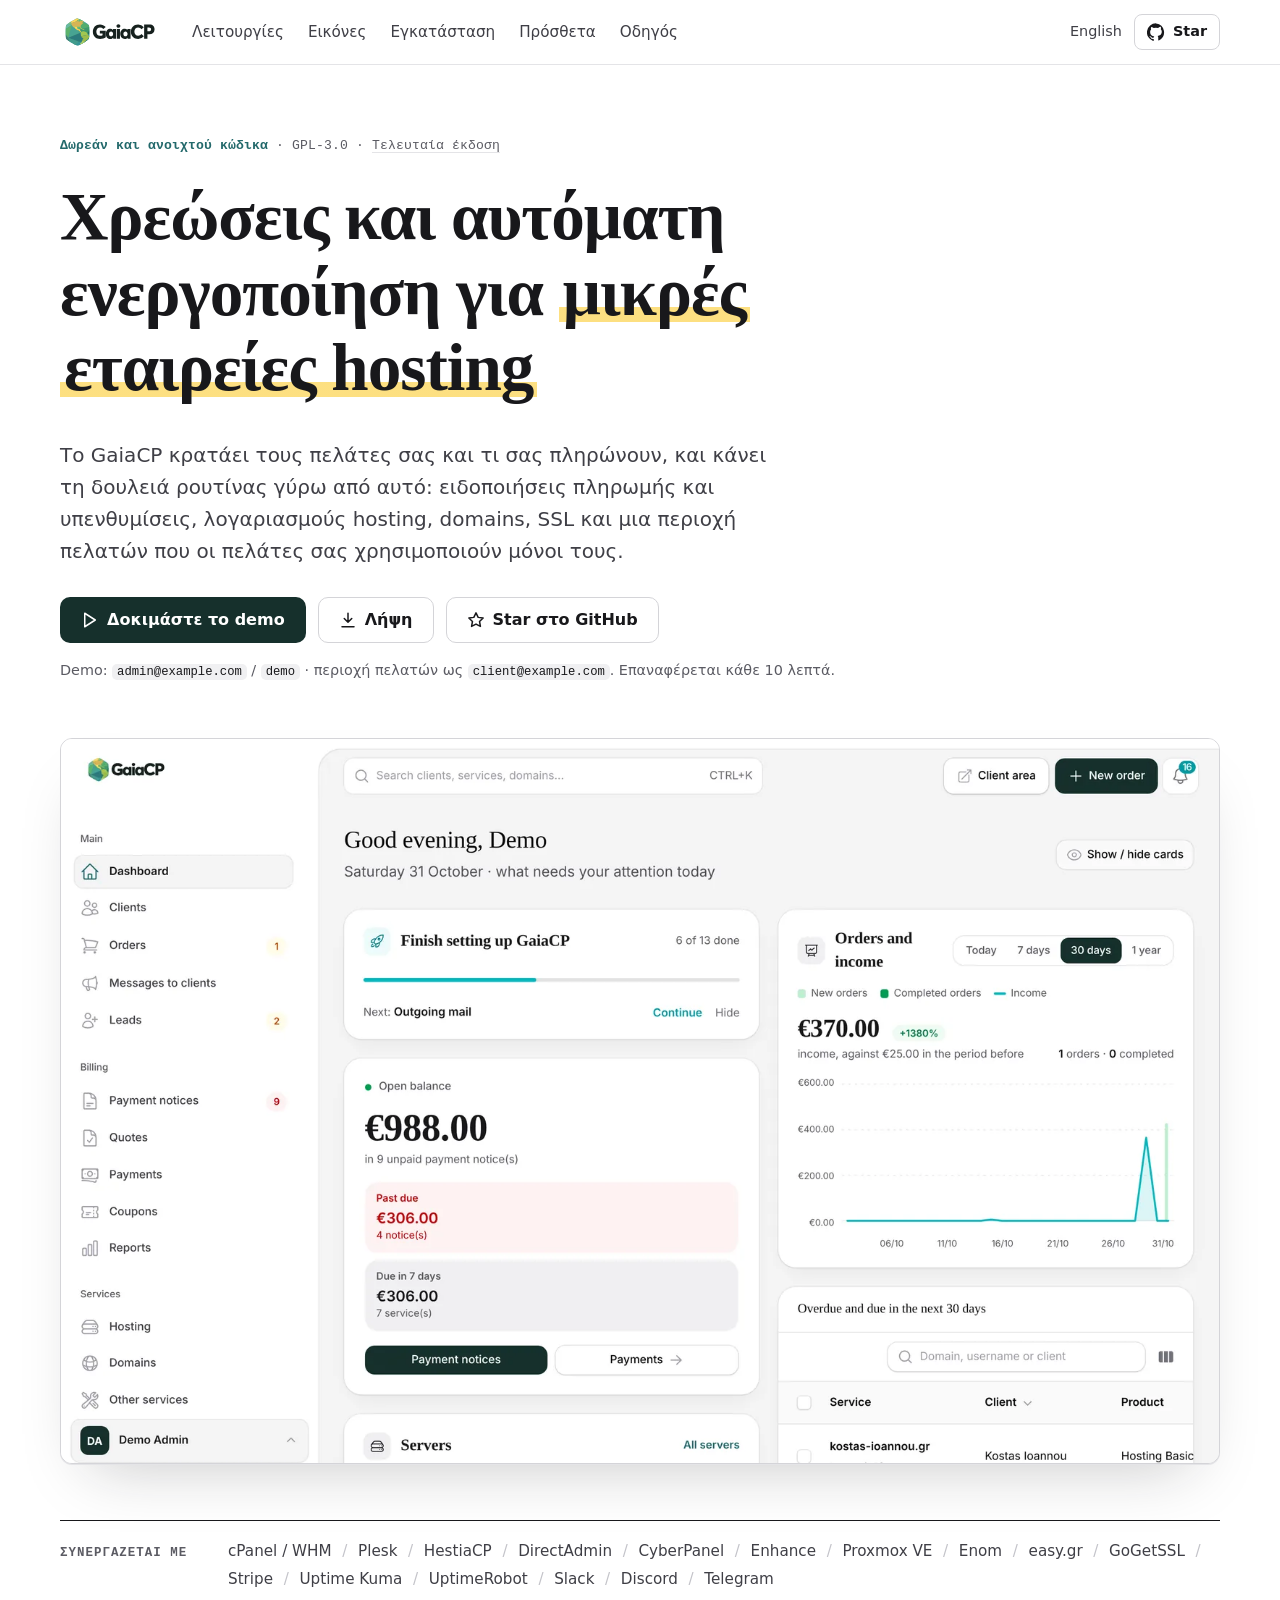
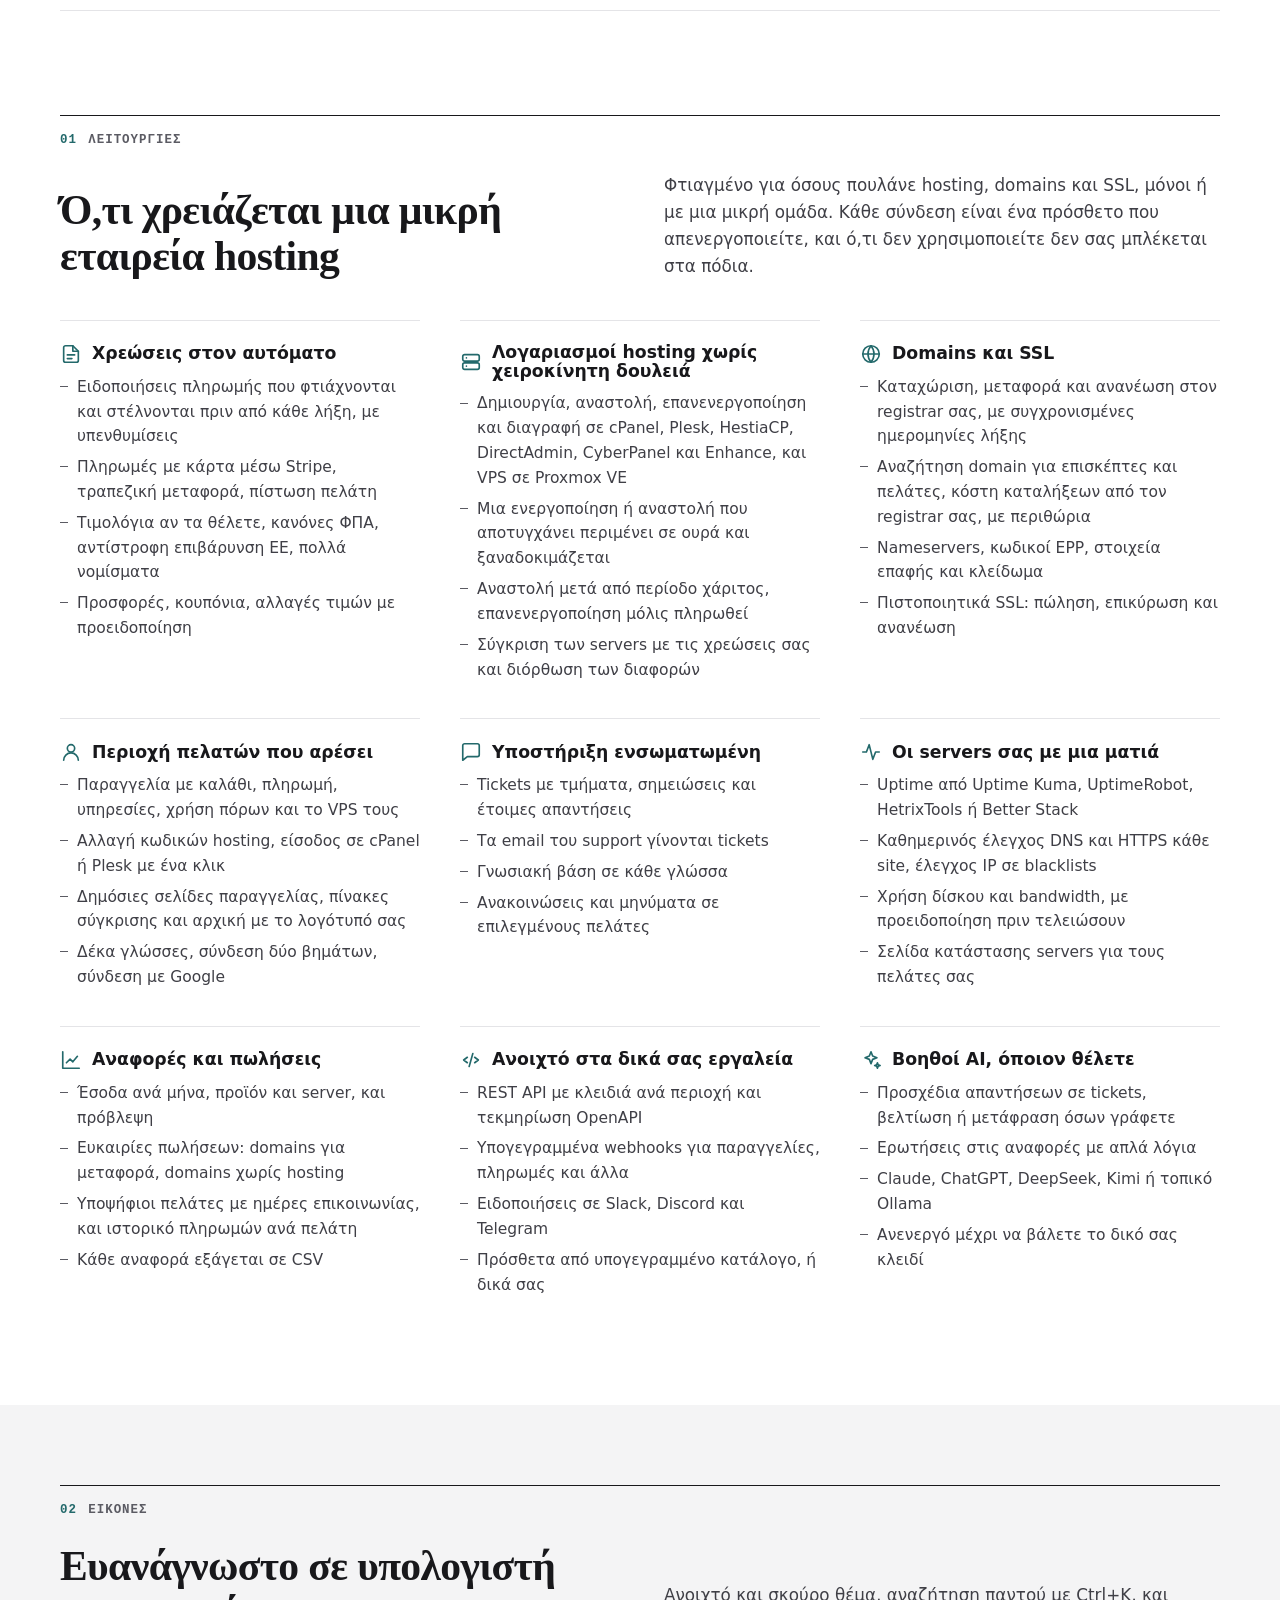
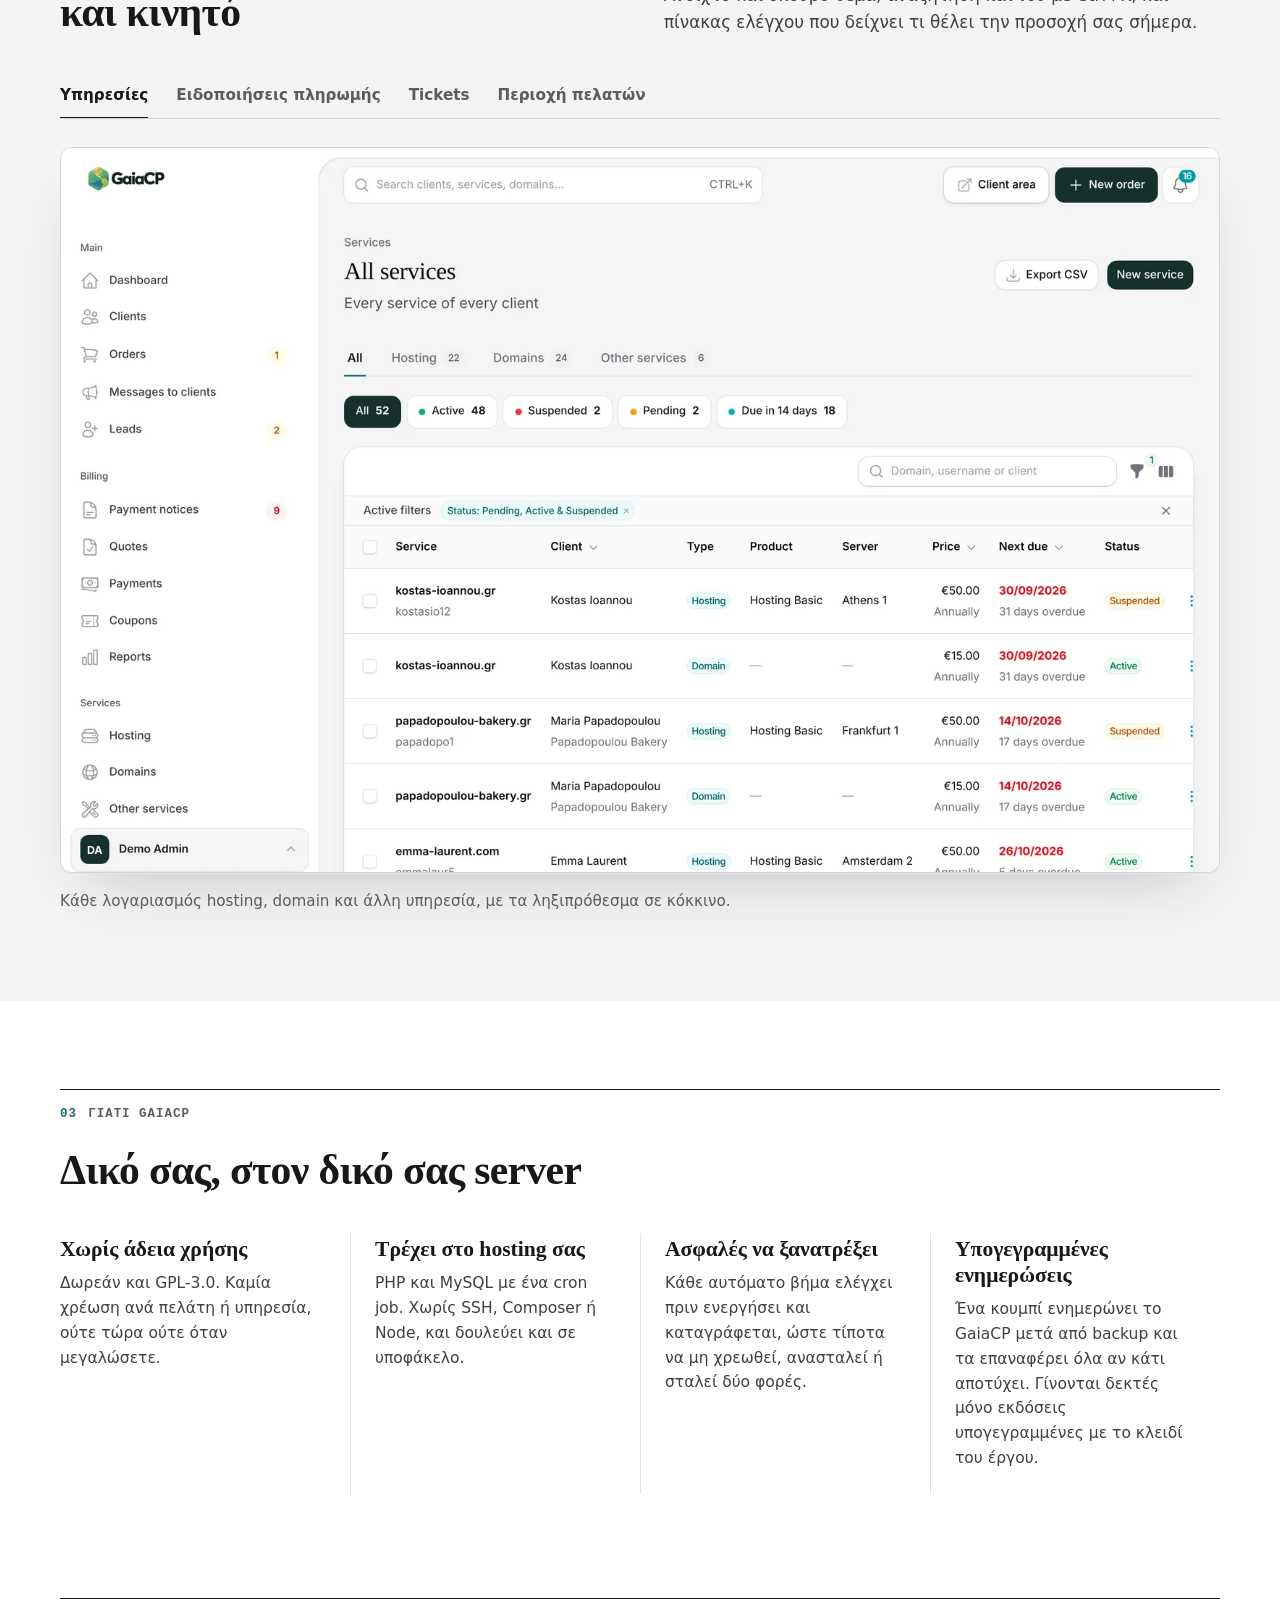
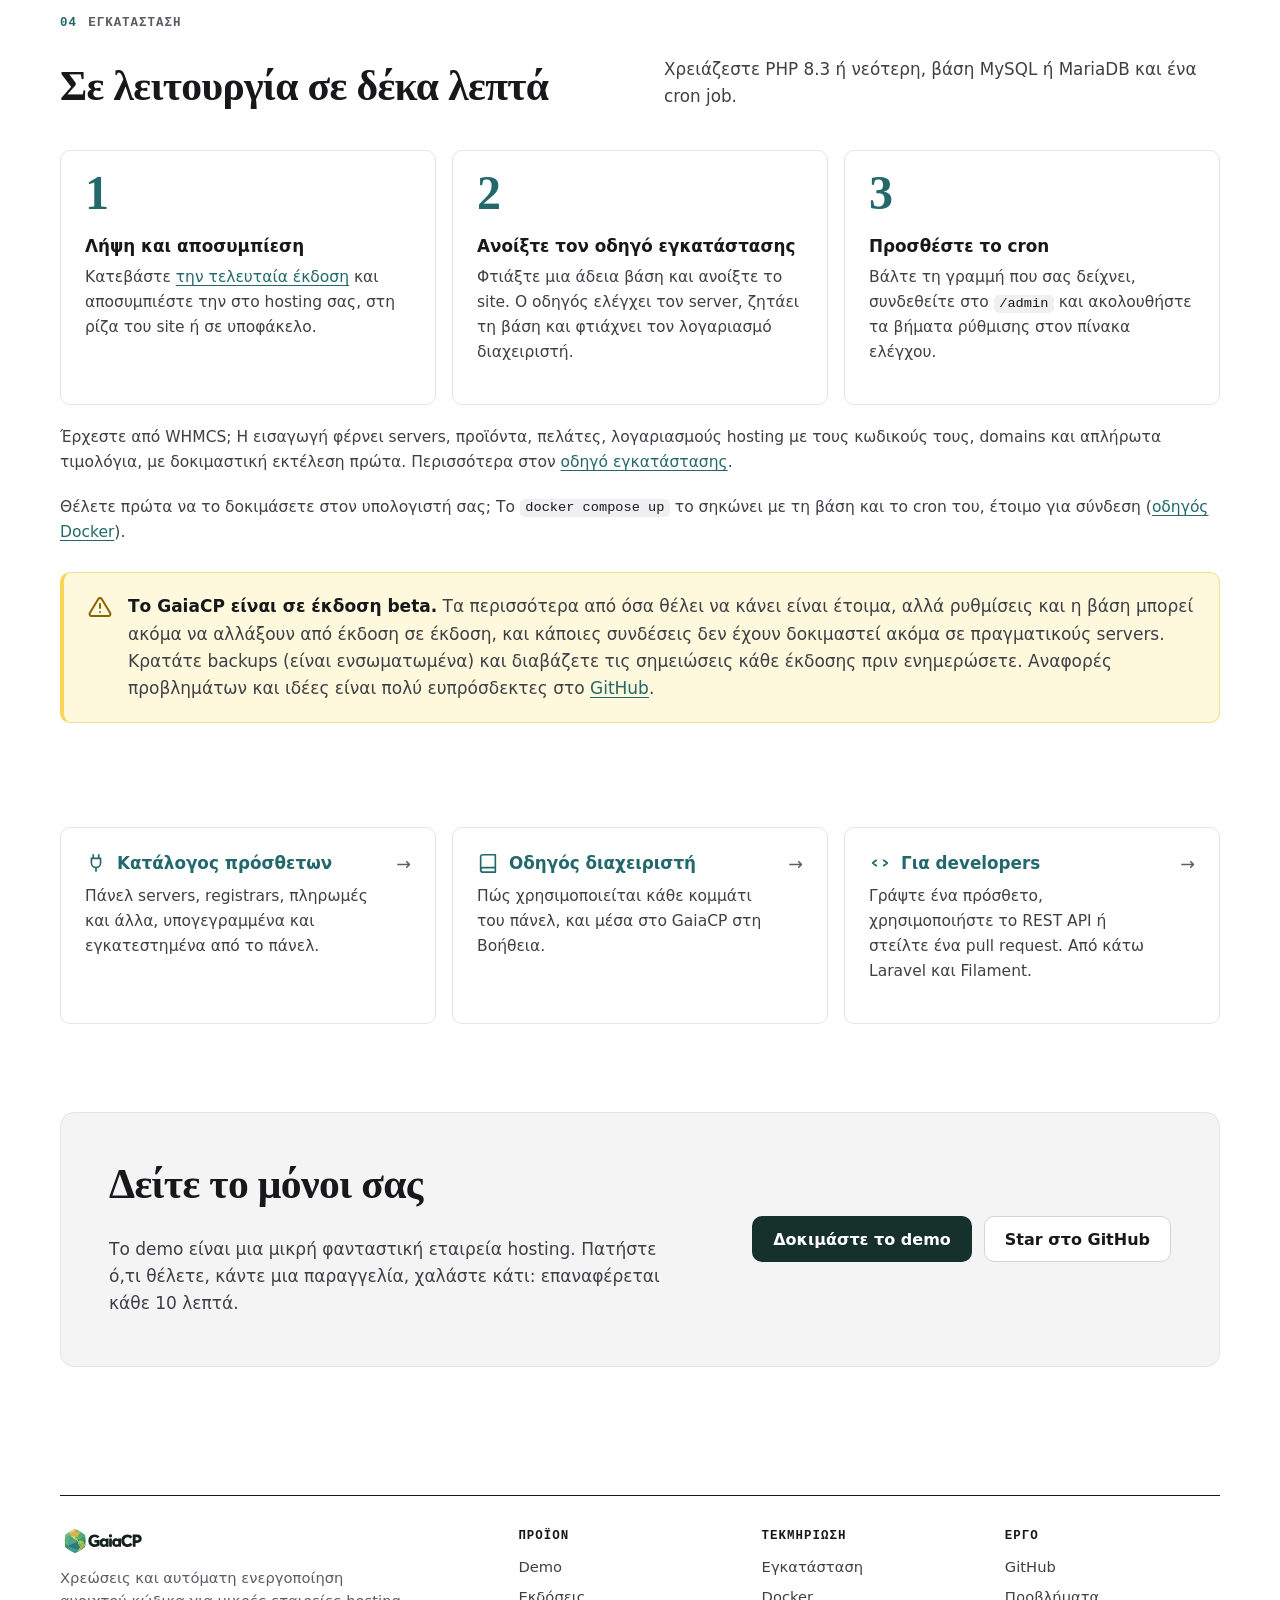
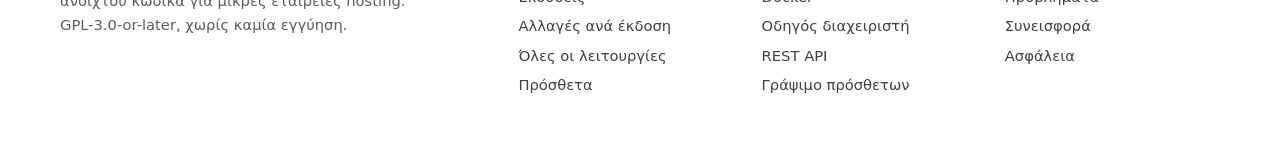
==== commit ad8d1f9d: "GaiaCP 0.8.0: Docker, changelog link, updates put back on failure, VPS in the client area Co-Authore" ====
--- a/el/index.html
+++ b/el/index.html
@@ -56,7 +56,7 @@
 
 <section class="hero">
     <div class="wrap">
-        <p class="pill"><b>Δωρεάν και ανοιχτού κώδικα</b> · GPL-3.0 · <span data-version>Τελευταία έκδοση</span></p>
+        <p class="pill"><b>Δωρεάν και ανοιχτού κώδικα</b> · GPL-3.0 · <a href="https://github.com/tetterip/GaiaCP/releases/latest" title="Τι νέο έχει αυτή η έκδοση"><span data-version>Τελευταία έκδοση</span></a></p>
         <h1>Χρεώσεις και αυτόματη ενεργοποίηση για <em>μικρές εταιρείες hosting</em></h1>
         <p class="lead">Το GaiaCP κρατάει τους πελάτες σας και τι σας πληρώνουν, και κάνει τη δουλειά ρουτίνας γύρω από αυτό: ειδοποιήσεις πληρωμής και υπενθυμίσεις, λογαριασμούς hosting, domains, SSL και μια περιοχή πελατών που οι πελάτες σας χρησιμοποιούν μόνοι τους.</p>
         <div class="actions">
@@ -132,7 +132,7 @@
             <article class="card">
                 <h3><span class="icon"><svg viewBox="0 0 24 24" fill="none" stroke="currentColor" stroke-width="1.8" stroke-linecap="round" stroke-linejoin="round" aria-hidden="true"><circle cx="12" cy="8" r="4"/><path d="M4 21a8 8 0 0 1 16 0"/></svg></span>Περιοχή πελατών που αρέσει</h3>
                 <ul>
-                    <li>Παραγγελία με καλάθι, πληρωμή, υπηρεσίες και χρήση πόρων</li>
+                    <li>Παραγγελία με καλάθι, πληρωμή, υπηρεσίες, χρήση πόρων και το VPS τους</li>
                     <li>Αλλαγή κωδικών hosting, είσοδος σε cPanel ή Plesk με ένα κλικ</li>
                     <li>Δημόσιες σελίδες παραγγελίας, πίνακες σύγκρισης και αρχική με το λογότυπό σας</li>
                     <li>Δέκα γλώσσες, σύνδεση δύο βημάτων, σύνδεση με Google</li>
@@ -248,7 +248,7 @@
             <div class="card"><b>Χωρίς άδεια χρήσης</b><p>Δωρεάν και GPL-3.0. Καμία χρέωση ανά πελάτη ή υπηρεσία, ούτε τώρα ούτε όταν μεγαλώσετε.</p></div>
             <div class="card"><b>Τρέχει στο hosting σας</b><p>PHP και MySQL με ένα cron job. Χωρίς SSH, Composer ή Node, και δουλεύει και σε υποφάκελο.</p></div>
             <div class="card"><b>Ασφαλές να ξανατρέξει</b><p>Κάθε αυτόματο βήμα ελέγχει πριν ενεργήσει και καταγράφεται, ώστε τίποτα να μη χρεωθεί, ανασταλεί ή σταλεί δύο φορές.</p></div>
-            <div class="card"><b>Υπογεγραμμένες ενημερώσεις</b><p>Ένα κουμπί ενημερώνει το GaiaCP μετά από backup, και γίνονται δεκτές μόνο εκδόσεις υπογεγραμμένες με το κλειδί του έργου.</p></div>
+            <div class="card"><b>Υπογεγραμμένες ενημερώσεις</b><p>Ένα κουμπί ενημερώνει το GaiaCP μετά από backup και τα επαναφέρει όλα αν κάτι αποτύχει. Γίνονται δεκτές μόνο εκδόσεις υπογεγραμμένες με το κλειδί του έργου.</p></div>
         </div>
     </div>
 </section>
@@ -266,6 +266,7 @@
             <li class="card"><h3>Προσθέστε το cron</h3><p>Βάλτε τη γραμμή που σας δείχνει, συνδεθείτε στο <code>/admin</code> και ακολουθήστε τα βήματα ρύθμισης στον πίνακα ελέγχου.</p></li>
         </ol>
         <p class="note">Έρχεστε από WHMCS; Η εισαγωγή φέρνει servers, προϊόντα, πελάτες, λογαριασμούς hosting με τους κωδικούς τους, domains και απλήρωτα τιμολόγια, με δοκιμαστική εκτέλεση πρώτα. Περισσότερα στον <a href="https://github.com/tetterip/GaiaCP/blob/main/docs/installation.md">οδηγό εγκατάστασης</a>.</p>
+        <p class="note">Θέλετε πρώτα να το δοκιμάσετε στον υπολογιστή σας; Το <code>docker compose up</code> το σηκώνει με τη βάση και το cron του, έτοιμο για σύνδεση (<a href="https://github.com/tetterip/GaiaCP/blob/main/docs/docker.md">οδηγός Docker</a>).</p>
 
         <div class="alpha">
             <svg viewBox="0 0 24 24" fill="none" stroke="currentColor" stroke-width="2" stroke-linecap="round" stroke-linejoin="round" aria-hidden="true"><path d="M12 9v4M12 17h.01"/><path d="M10.3 3.9L1.8 18a2 2 0 0 0 1.7 3h17a2 2 0 0 0 1.7-3L13.7 3.9a2 2 0 0 0-3.4 0z"/></svg>
@@ -315,6 +316,7 @@
             <ul>
                 <li><a href="https://demo.gaiacp.digital/admin">Demo</a></li>
                 <li><a href="https://github.com/tetterip/GaiaCP/releases">Εκδόσεις</a></li>
+                <li><a href="https://github.com/tetterip/GaiaCP/blob/main/CHANGELOG.md">Αλλαγές ανά έκδοση</a></li>
                 <li><a href="https://github.com/tetterip/GaiaCP/blob/main/docs/features.md">Όλες οι λειτουργίες</a></li>
                 <li><a href="https://plugins.gaiacp.digital">Πρόσθετα</a></li>
             </ul>
@@ -323,6 +325,7 @@
             <h4>Τεκμηρίωση</h4>
             <ul>
                 <li><a href="https://github.com/tetterip/GaiaCP/blob/main/docs/installation.md">Εγκατάσταση</a></li>
+                <li><a href="https://github.com/tetterip/GaiaCP/blob/main/docs/docker.md">Docker</a></li>
                 <li><a href="https://github.com/tetterip/GaiaCP/blob/main/docs/admin-guide/README.md">Οδηγός διαχειριστή</a></li>
                 <li><a href="https://github.com/tetterip/GaiaCP/blob/main/docs/using-the-api.md">REST API</a></li>
                 <li><a href="https://github.com/tetterip/GaiaCP/blob/main/docs/writing-plugins.md">Γράψιμο πρόσθετων</a></li>
--- a/assets/style.css
+++ b/assets/style.css
@@ -119,6 +119,7 @@
     margin-bottom: 24px; letter-spacing: .01em;
 }
 .pill b { color: var(--accent); font-weight: 600; }
+.pill a { color: inherit; text-decoration: underline; text-decoration-color: var(--line, currentColor); text-underline-offset: 3px; }
 .hero h1 { max-width: 13em; }
 .lead { font-size: clamp(1.05rem, 2vw, 1.25rem); color: var(--ink-soft); max-width: 36em; margin: 0 0 30px; }
 .actions { display: flex; flex-wrap: wrap; gap: 12px; }
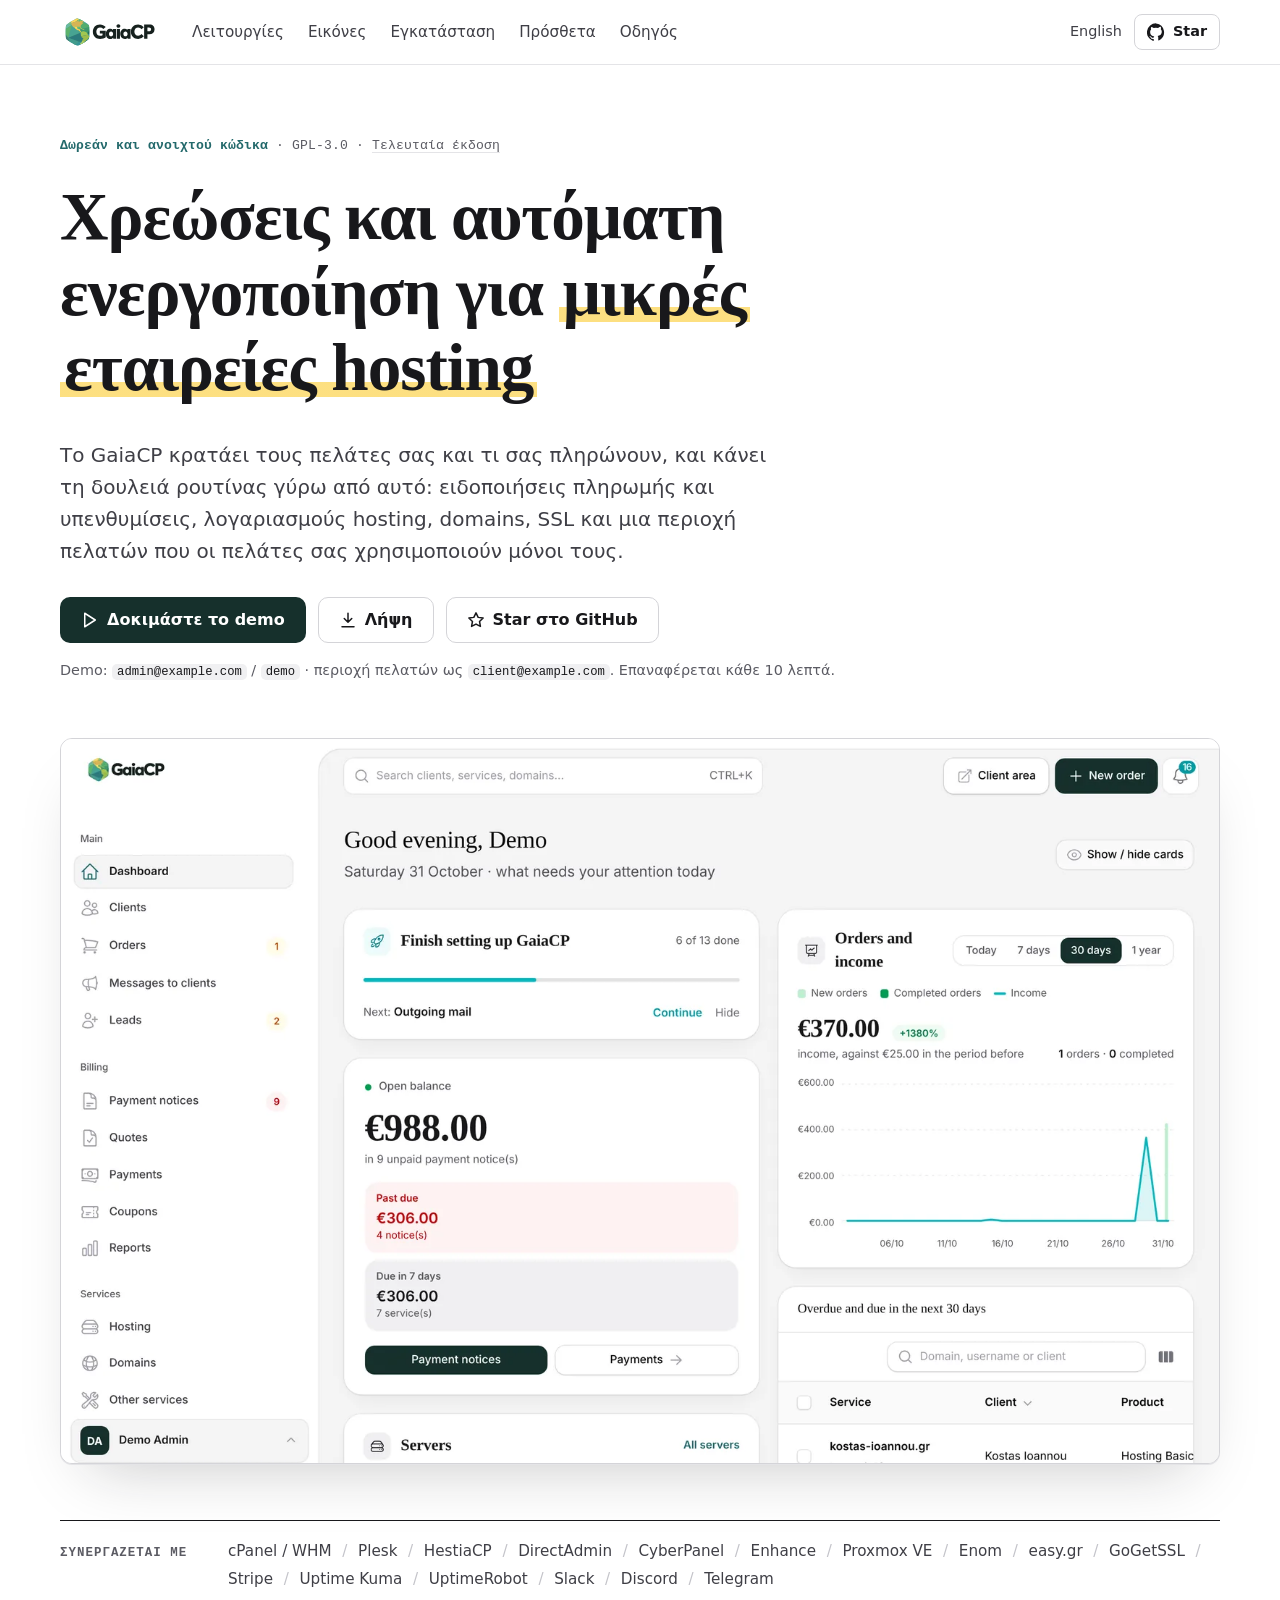
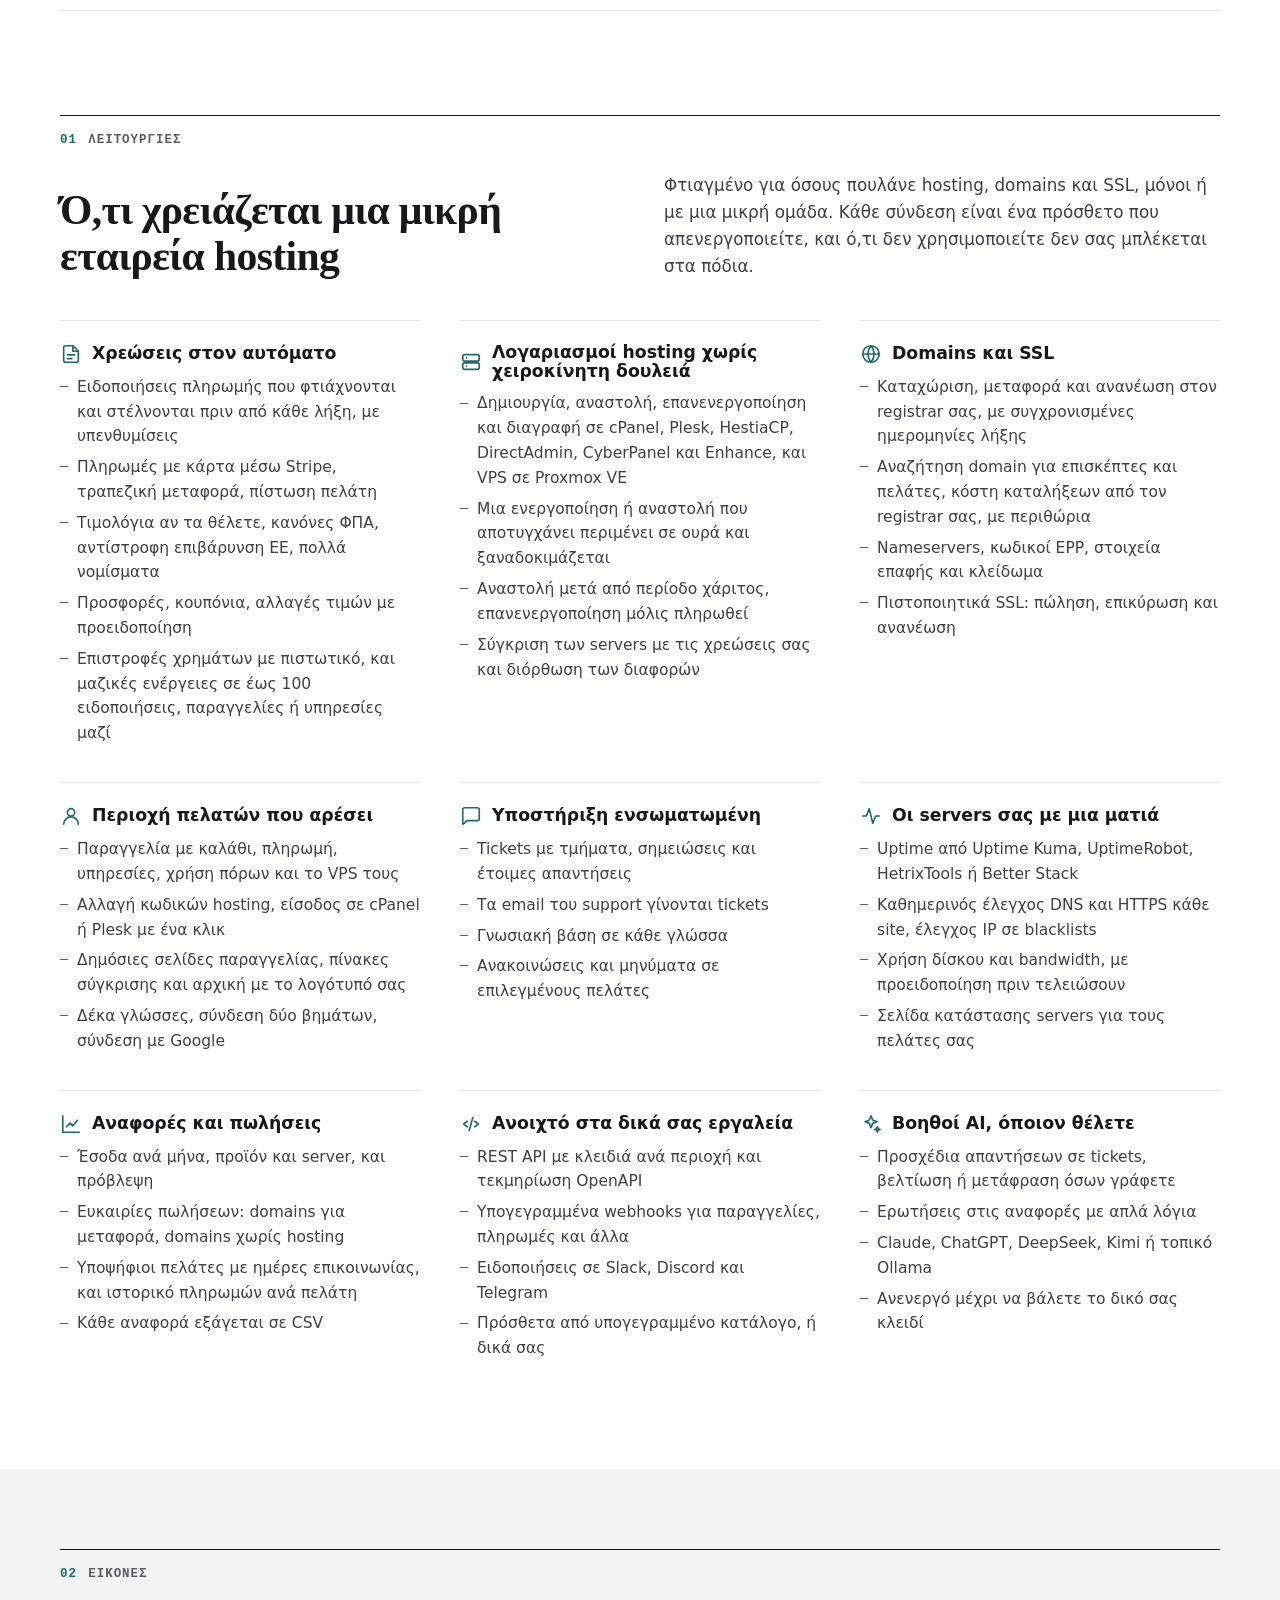
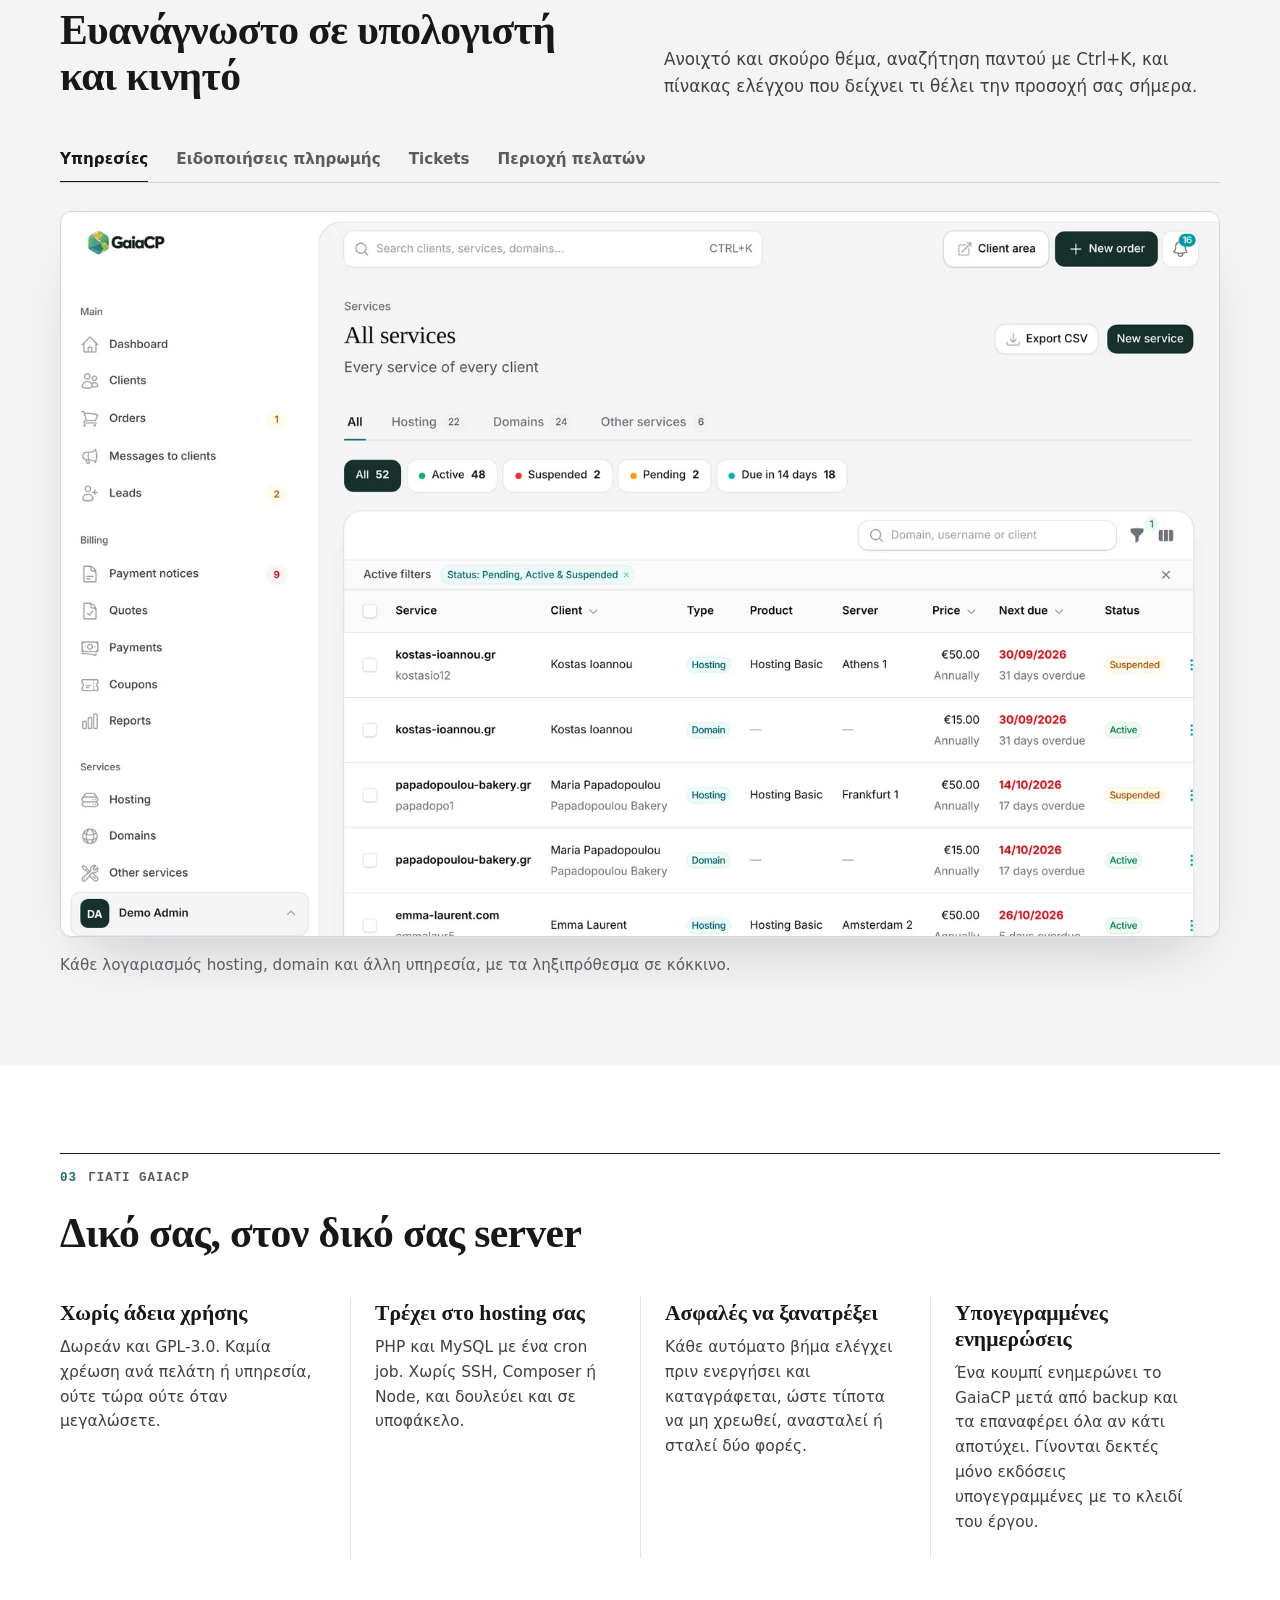
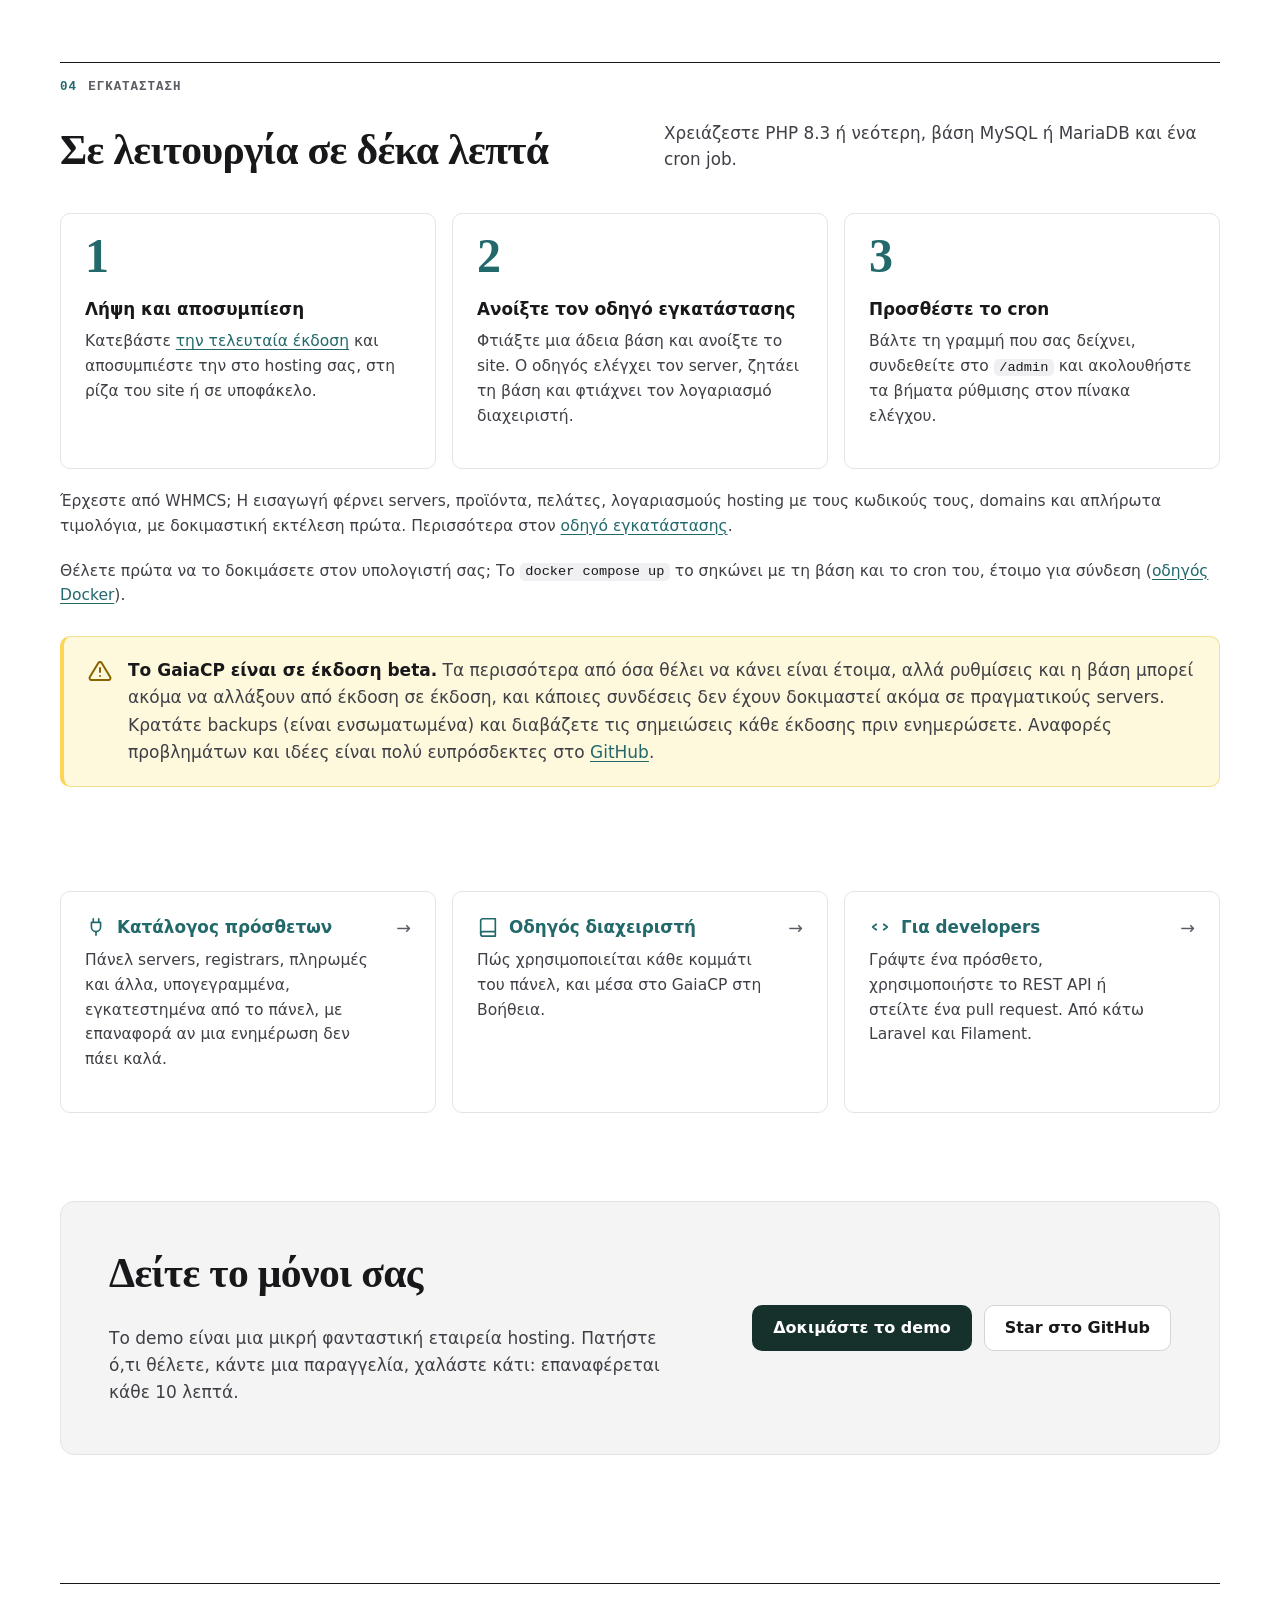
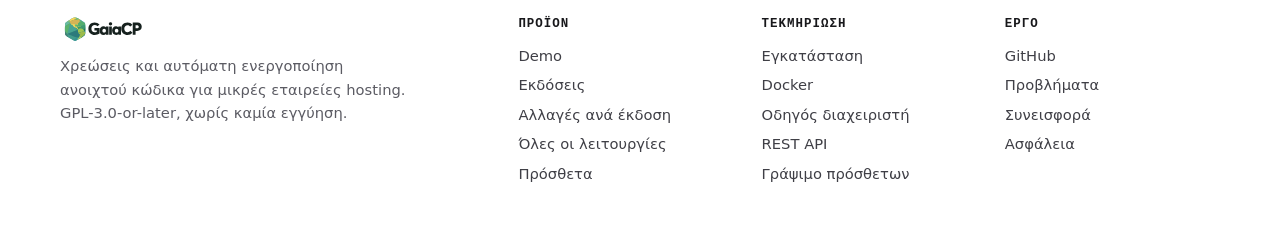
==== commit 70d8a756: "GaiaCP 0.9.0: refunds, mass actions, plugin roll back Co-Authored-By: Claude Opus 5.5 <noreply@anthr" ====
--- a/el/index.html
+++ b/el/index.html
@@ -109,6 +109,7 @@
                     <li>Πληρωμές με κάρτα μέσω Stripe, τραπεζική μεταφορά, πίστωση πελάτη</li>
                     <li>Τιμολόγια αν τα θέλετε, κανόνες ΦΠΑ, αντίστροφη επιβάρυνση ΕΕ, πολλά νομίσματα</li>
                     <li>Προσφορές, κουπόνια, αλλαγές τιμών με προειδοποίηση</li>
+                    <li>Επιστροφές χρημάτων με πιστωτικό, και μαζικές ενέργειες σε έως 100 ειδοποιήσεις, παραγγελίες ή υπηρεσίες μαζί</li>
                 </ul>
             </article>
             <article class="card">
@@ -280,7 +281,7 @@
         <div class="grid">
             <a class="card card-link" href="https://plugins.gaiacp.digital">
                 <h3><span class="icon"><svg viewBox="0 0 24 24" fill="none" stroke="currentColor" stroke-width="1.8" stroke-linecap="round" stroke-linejoin="round" aria-hidden="true"><path d="M9 3v4M15 3v4M7 7h10v5a5 5 0 0 1-10 0z"/><path d="M12 17v4"/></svg></span>Κατάλογος πρόσθετων</h3>
-                <p>Πάνελ servers, registrars, πληρωμές και άλλα, υπογεγραμμένα και εγκατεστημένα από το πάνελ.</p>
+                <p>Πάνελ servers, registrars, πληρωμές και άλλα, υπογεγραμμένα, εγκατεστημένα από το πάνελ, με επαναφορά αν μια ενημέρωση δεν πάει καλά.</p>
             </a>
             <a class="card card-link" href="https://github.com/tetterip/GaiaCP/blob/main/docs/admin-guide/README.md">
                 <h3><span class="icon"><svg viewBox="0 0 24 24" fill="none" stroke="currentColor" stroke-width="1.8" stroke-linecap="round" stroke-linejoin="round" aria-hidden="true"><path d="M4 19.5A2.5 2.5 0 0 1 6.5 17H20V3H6.5A2.5 2.5 0 0 0 4 5.5z"/><path d="M4 19.5A2.5 2.5 0 0 0 6.5 22H20v-5"/></svg></span>Οδηγός διαχειριστή</h3>
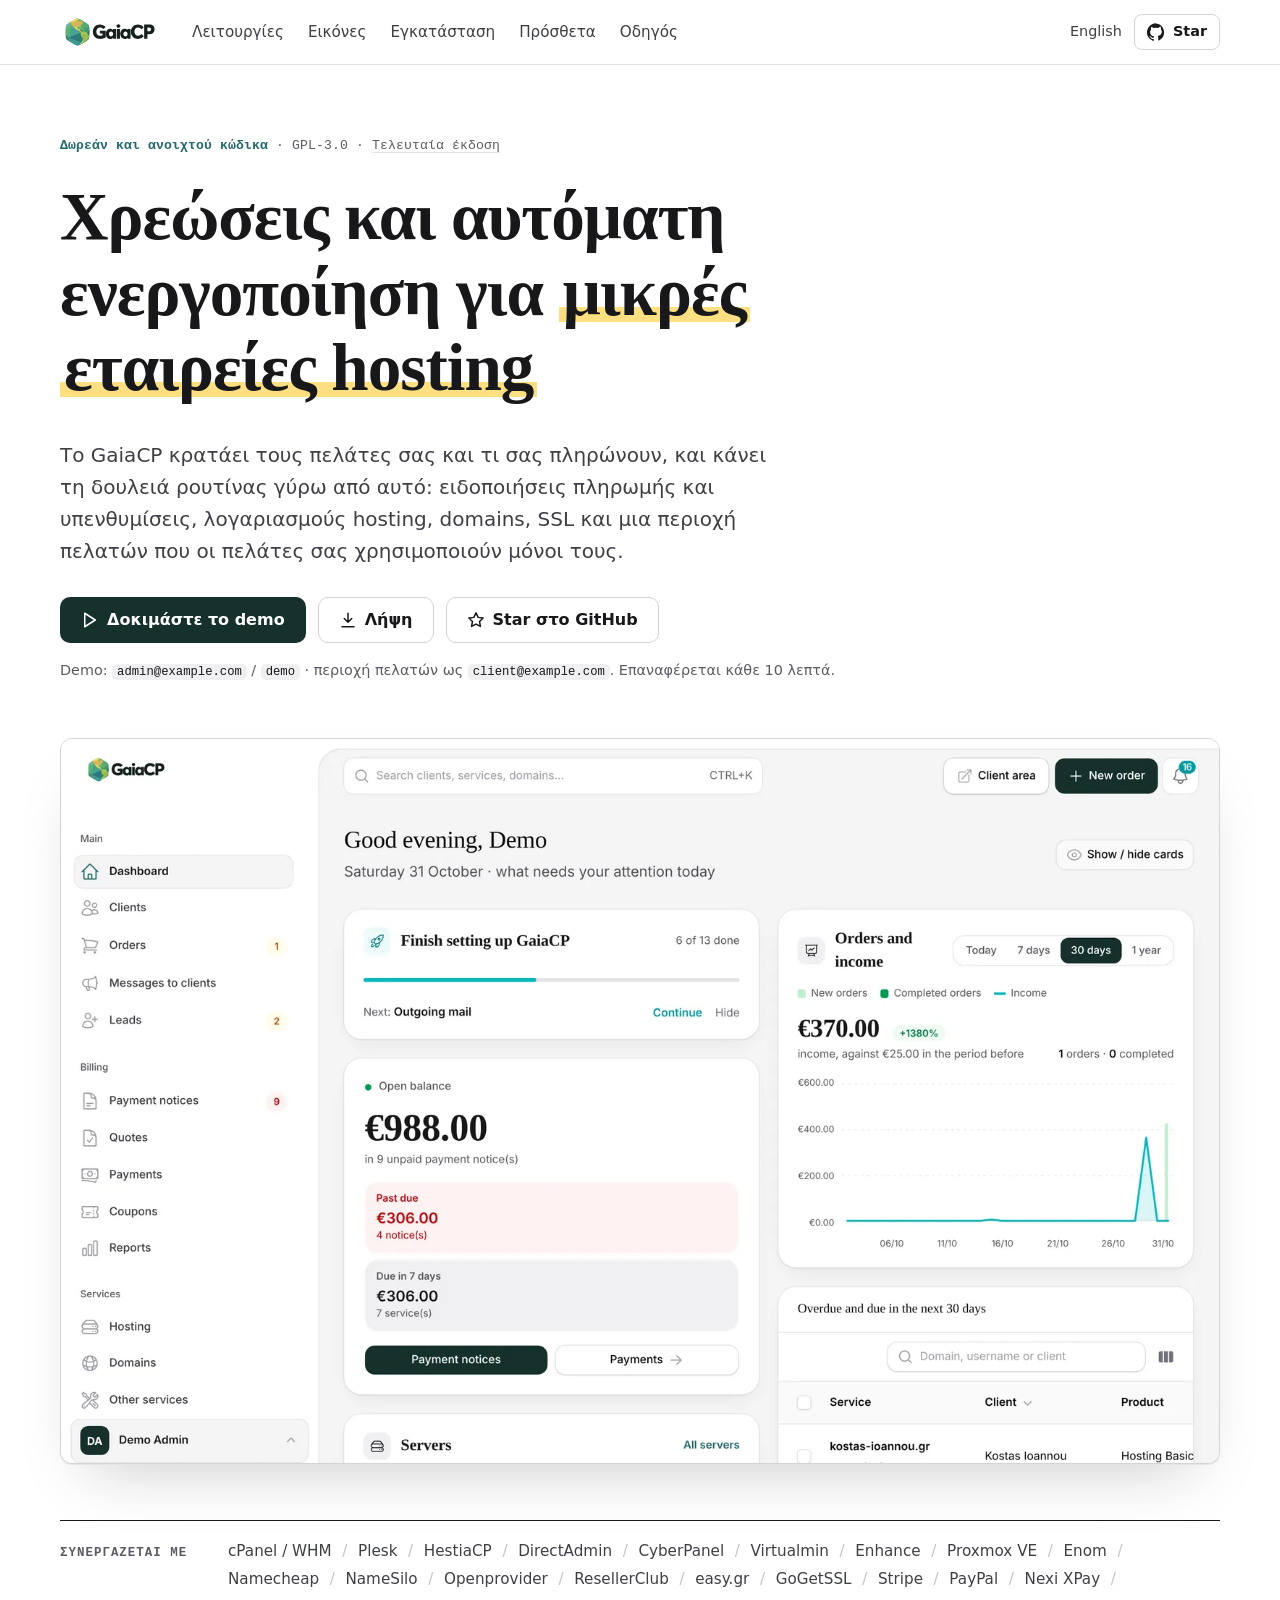
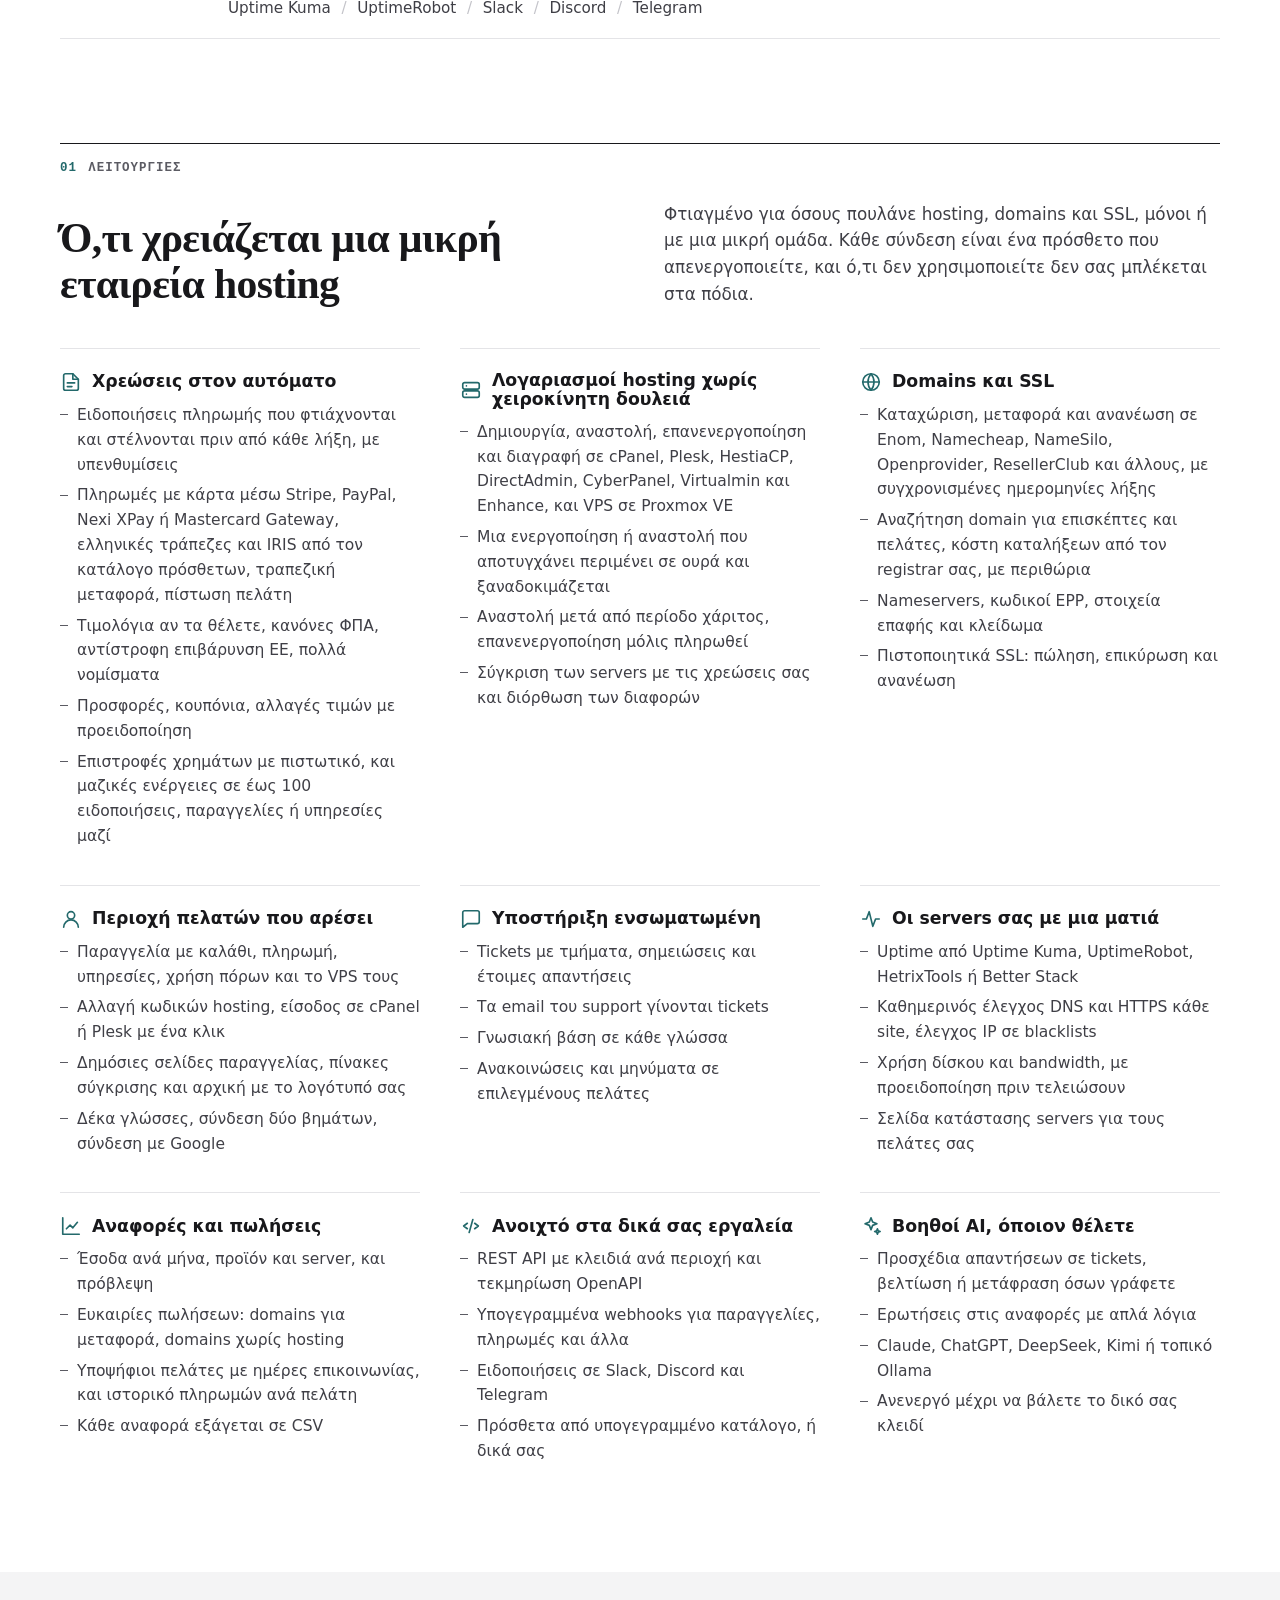
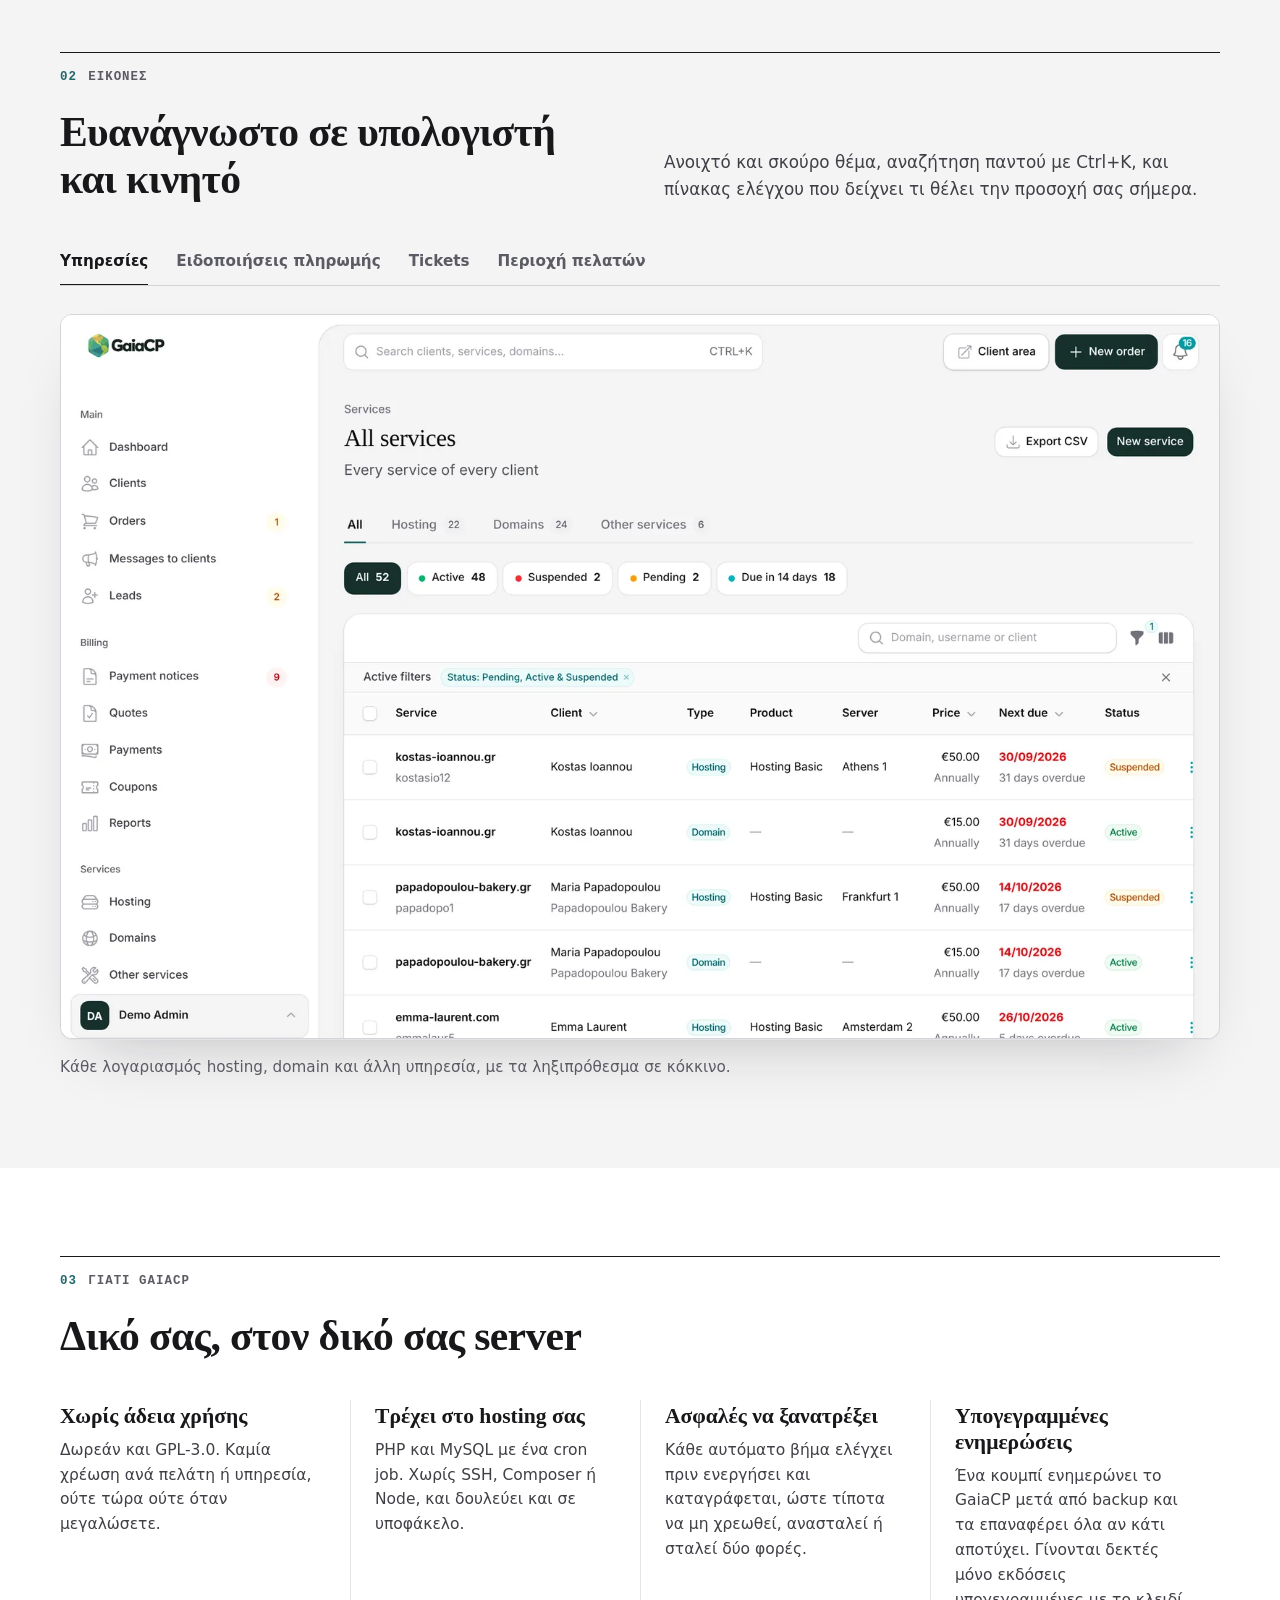
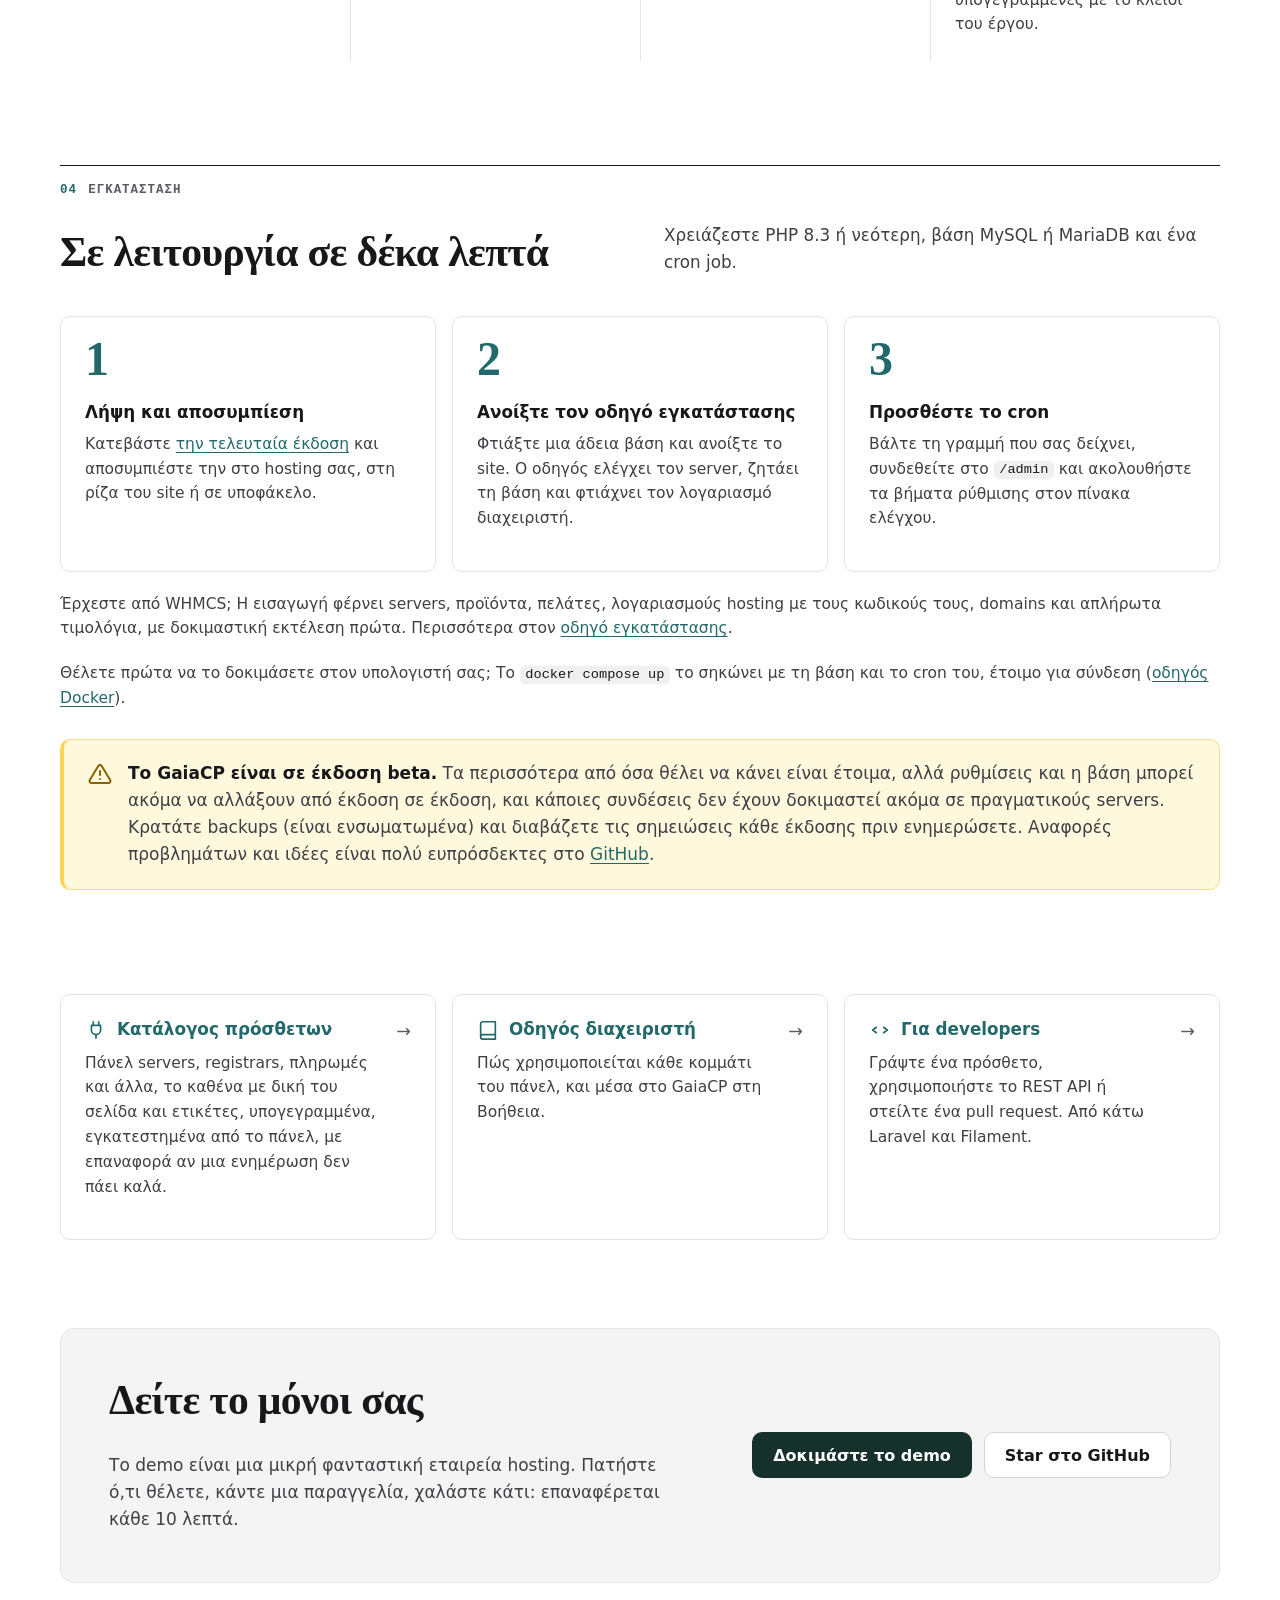
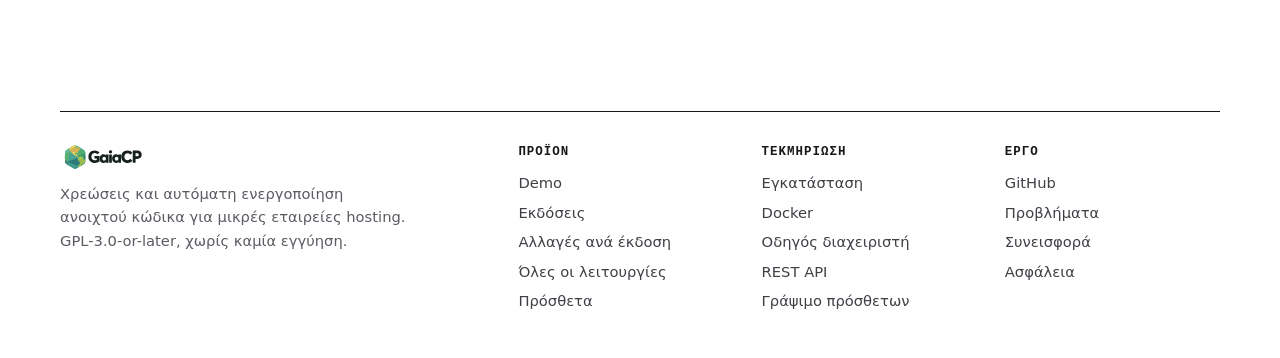
==== commit a3362246: "GaiaCP 0.10.0: new registrars, Virtualmin, more payment plugins, catalogue pages Co-Authored-By: Cla" ====
--- a/el/index.html
+++ b/el/index.html
@@ -87,9 +87,10 @@
     <div class="wrap">
         <p>Συνεργάζεται με</p>
         <ul>
-            <li>cPanel / WHM</li><li>Plesk</li><li>HestiaCP</li><li>DirectAdmin</li><li>CyberPanel</li><li>Enhance</li>
-            <li>Proxmox VE</li><li>Enom</li><li>easy.gr</li><li>GoGetSSL</li><li>Stripe</li><li>Uptime Kuma</li>
-            <li>UptimeRobot</li><li>Slack</li><li>Discord</li><li>Telegram</li>
+            <li>cPanel / WHM</li><li>Plesk</li><li>HestiaCP</li><li>DirectAdmin</li><li>CyberPanel</li><li>Virtualmin</li>
+            <li>Enhance</li><li>Proxmox VE</li><li>Enom</li><li>Namecheap</li><li>NameSilo</li><li>Openprovider</li>
+            <li>ResellerClub</li><li>easy.gr</li><li>GoGetSSL</li><li>Stripe</li><li>PayPal</li><li>Nexi XPay</li>
+            <li>Uptime Kuma</li><li>UptimeRobot</li><li>Slack</li><li>Discord</li><li>Telegram</li>
         </ul>
     </div>
 </section>
@@ -106,7 +107,7 @@
                 <h3><span class="icon"><svg viewBox="0 0 24 24" fill="none" stroke="currentColor" stroke-width="1.8" stroke-linecap="round" stroke-linejoin="round" aria-hidden="true"><path d="M14 3H6a2 2 0 0 0-2 2v14a2 2 0 0 0 2 2h12a2 2 0 0 0 2-2V9z"/><path d="M14 3v6h6M8 13h8M8 17h5"/></svg></span>Χρεώσεις στον αυτόματο</h3>
                 <ul>
                     <li>Ειδοποιήσεις πληρωμής που φτιάχνονται και στέλνονται πριν από κάθε λήξη, με υπενθυμίσεις</li>
-                    <li>Πληρωμές με κάρτα μέσω Stripe, τραπεζική μεταφορά, πίστωση πελάτη</li>
+                    <li>Πληρωμές με κάρτα μέσω Stripe, PayPal, Nexi XPay ή Mastercard Gateway, ελληνικές τράπεζες και IRIS από τον κατάλογο πρόσθετων, τραπεζική μεταφορά, πίστωση πελάτη</li>
                     <li>Τιμολόγια αν τα θέλετε, κανόνες ΦΠΑ, αντίστροφη επιβάρυνση ΕΕ, πολλά νομίσματα</li>
                     <li>Προσφορές, κουπόνια, αλλαγές τιμών με προειδοποίηση</li>
                     <li>Επιστροφές χρημάτων με πιστωτικό, και μαζικές ενέργειες σε έως 100 ειδοποιήσεις, παραγγελίες ή υπηρεσίες μαζί</li>
@@ -115,7 +116,7 @@
             <article class="card">
                 <h3><span class="icon"><svg viewBox="0 0 24 24" fill="none" stroke="currentColor" stroke-width="1.8" stroke-linecap="round" stroke-linejoin="round" aria-hidden="true"><rect x="3" y="4" width="18" height="7" rx="2"/><rect x="3" y="13" width="18" height="7" rx="2"/><path d="M7 7.5h.01M7 16.5h.01"/></svg></span>Λογαριασμοί hosting χωρίς χειροκίνητη δουλειά</h3>
                 <ul>
-                    <li>Δημιουργία, αναστολή, επανενεργοποίηση και διαγραφή σε cPanel, Plesk, HestiaCP, DirectAdmin, CyberPanel και Enhance, και VPS σε Proxmox VE</li>
+                    <li>Δημιουργία, αναστολή, επανενεργοποίηση και διαγραφή σε cPanel, Plesk, HestiaCP, DirectAdmin, CyberPanel, Virtualmin και Enhance, και VPS σε Proxmox VE</li>
                     <li>Μια ενεργοποίηση ή αναστολή που αποτυγχάνει περιμένει σε ουρά και ξαναδοκιμάζεται</li>
                     <li>Αναστολή μετά από περίοδο χάριτος, επανενεργοποίηση μόλις πληρωθεί</li>
                     <li>Σύγκριση των servers με τις χρεώσεις σας και διόρθωση των διαφορών</li>
@@ -124,7 +125,7 @@
             <article class="card">
                 <h3><span class="icon"><svg viewBox="0 0 24 24" fill="none" stroke="currentColor" stroke-width="1.8" stroke-linecap="round" stroke-linejoin="round" aria-hidden="true"><circle cx="12" cy="12" r="9"/><path d="M3 12h18M12 3a14 14 0 0 1 0 18M12 3a14 14 0 0 0 0 18"/></svg></span>Domains και SSL</h3>
                 <ul>
-                    <li>Καταχώριση, μεταφορά και ανανέωση στον registrar σας, με συγχρονισμένες ημερομηνίες λήξης</li>
+                    <li>Καταχώριση, μεταφορά και ανανέωση σε Enom, Namecheap, NameSilo, Openprovider, ResellerClub και άλλους, με συγχρονισμένες ημερομηνίες λήξης</li>
                     <li>Αναζήτηση domain για επισκέπτες και πελάτες, κόστη καταλήξεων από τον registrar σας, με περιθώρια</li>
                     <li>Nameservers, κωδικοί EPP, στοιχεία επαφής και κλείδωμα</li>
                     <li>Πιστοποιητικά SSL: πώληση, επικύρωση και ανανέωση</li>
@@ -281,7 +282,7 @@
         <div class="grid">
             <a class="card card-link" href="https://plugins.gaiacp.digital">
                 <h3><span class="icon"><svg viewBox="0 0 24 24" fill="none" stroke="currentColor" stroke-width="1.8" stroke-linecap="round" stroke-linejoin="round" aria-hidden="true"><path d="M9 3v4M15 3v4M7 7h10v5a5 5 0 0 1-10 0z"/><path d="M12 17v4"/></svg></span>Κατάλογος πρόσθετων</h3>
-                <p>Πάνελ servers, registrars, πληρωμές και άλλα, υπογεγραμμένα, εγκατεστημένα από το πάνελ, με επαναφορά αν μια ενημέρωση δεν πάει καλά.</p>
+                <p>Πάνελ servers, registrars, πληρωμές και άλλα, το καθένα με δική του σελίδα και ετικέτες, υπογεγραμμένα, εγκατεστημένα από το πάνελ, με επαναφορά αν μια ενημέρωση δεν πάει καλά.</p>
             </a>
             <a class="card card-link" href="https://github.com/tetterip/GaiaCP/blob/main/docs/admin-guide/README.md">
                 <h3><span class="icon"><svg viewBox="0 0 24 24" fill="none" stroke="currentColor" stroke-width="1.8" stroke-linecap="round" stroke-linejoin="round" aria-hidden="true"><path d="M4 19.5A2.5 2.5 0 0 1 6.5 17H20V3H6.5A2.5 2.5 0 0 0 4 5.5z"/><path d="M4 19.5A2.5 2.5 0 0 0 6.5 22H20v-5"/></svg></span>Οδηγός διαχειριστή</h3>
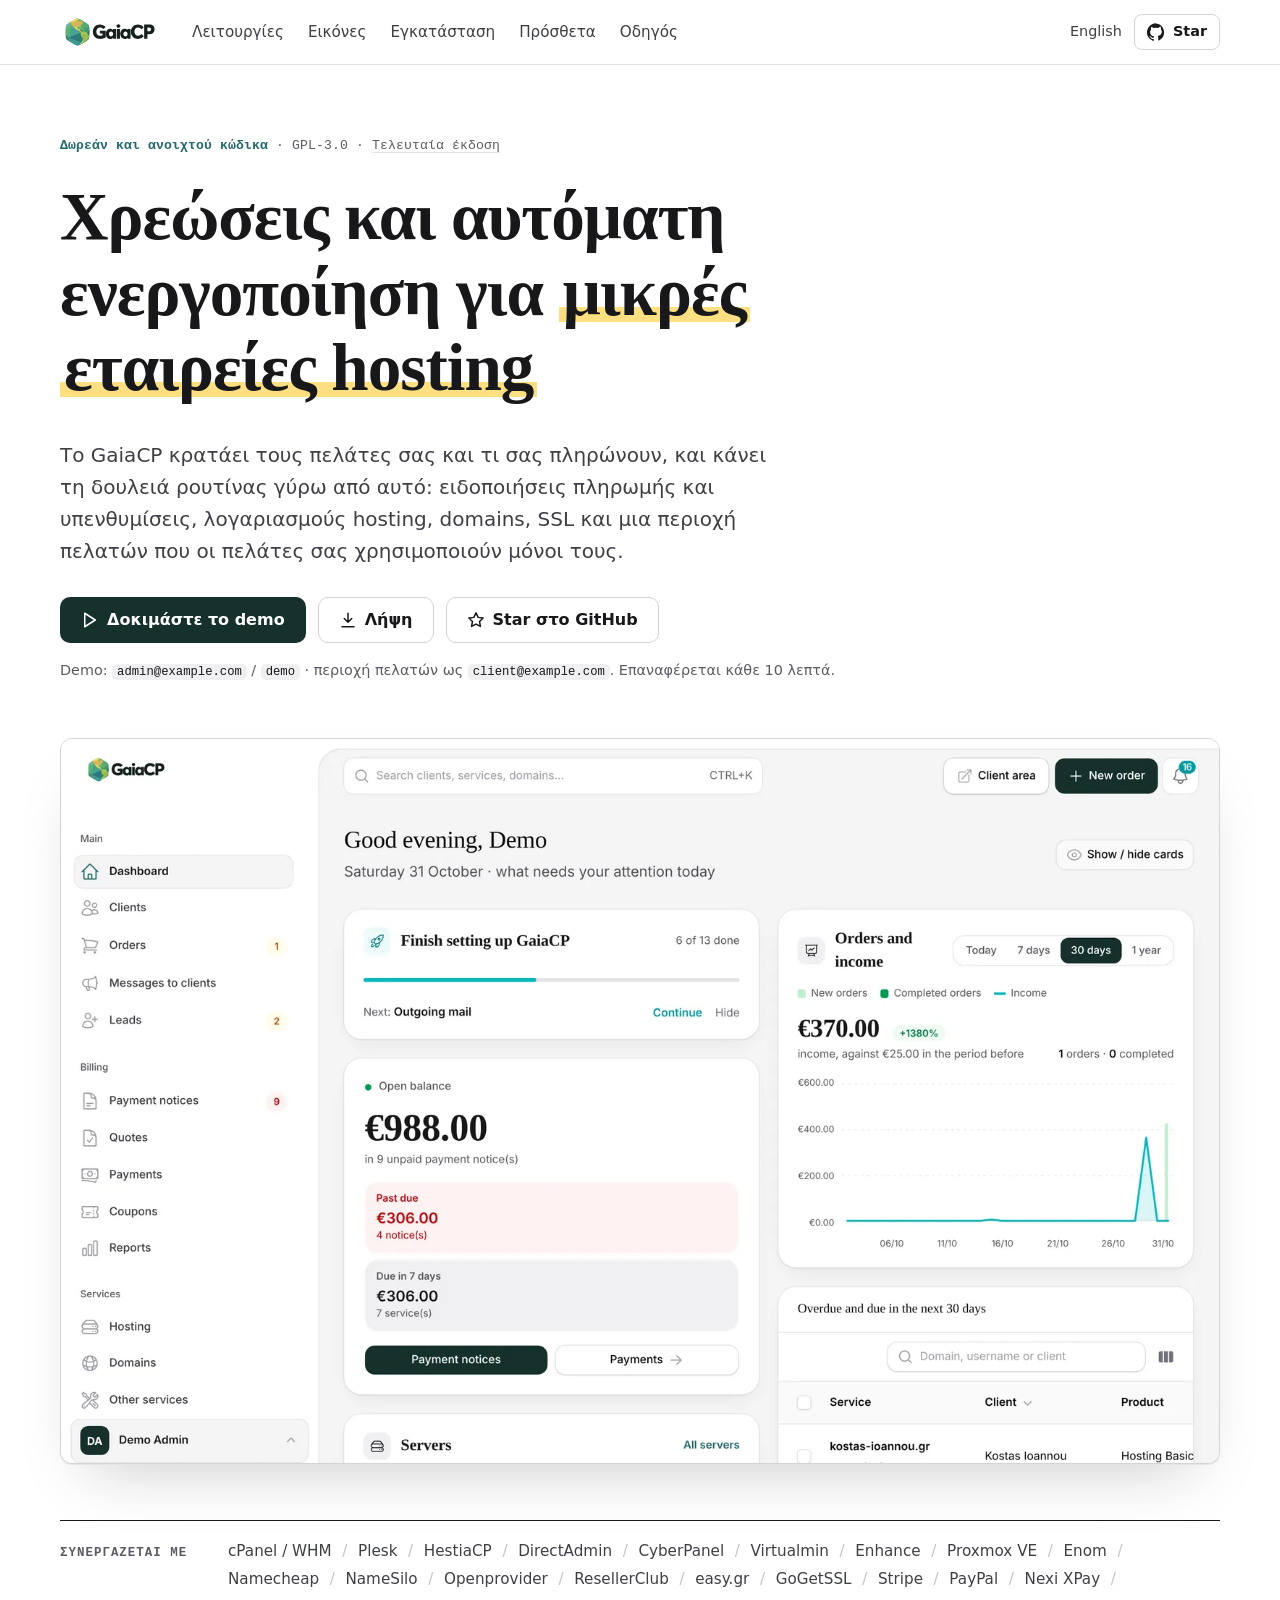
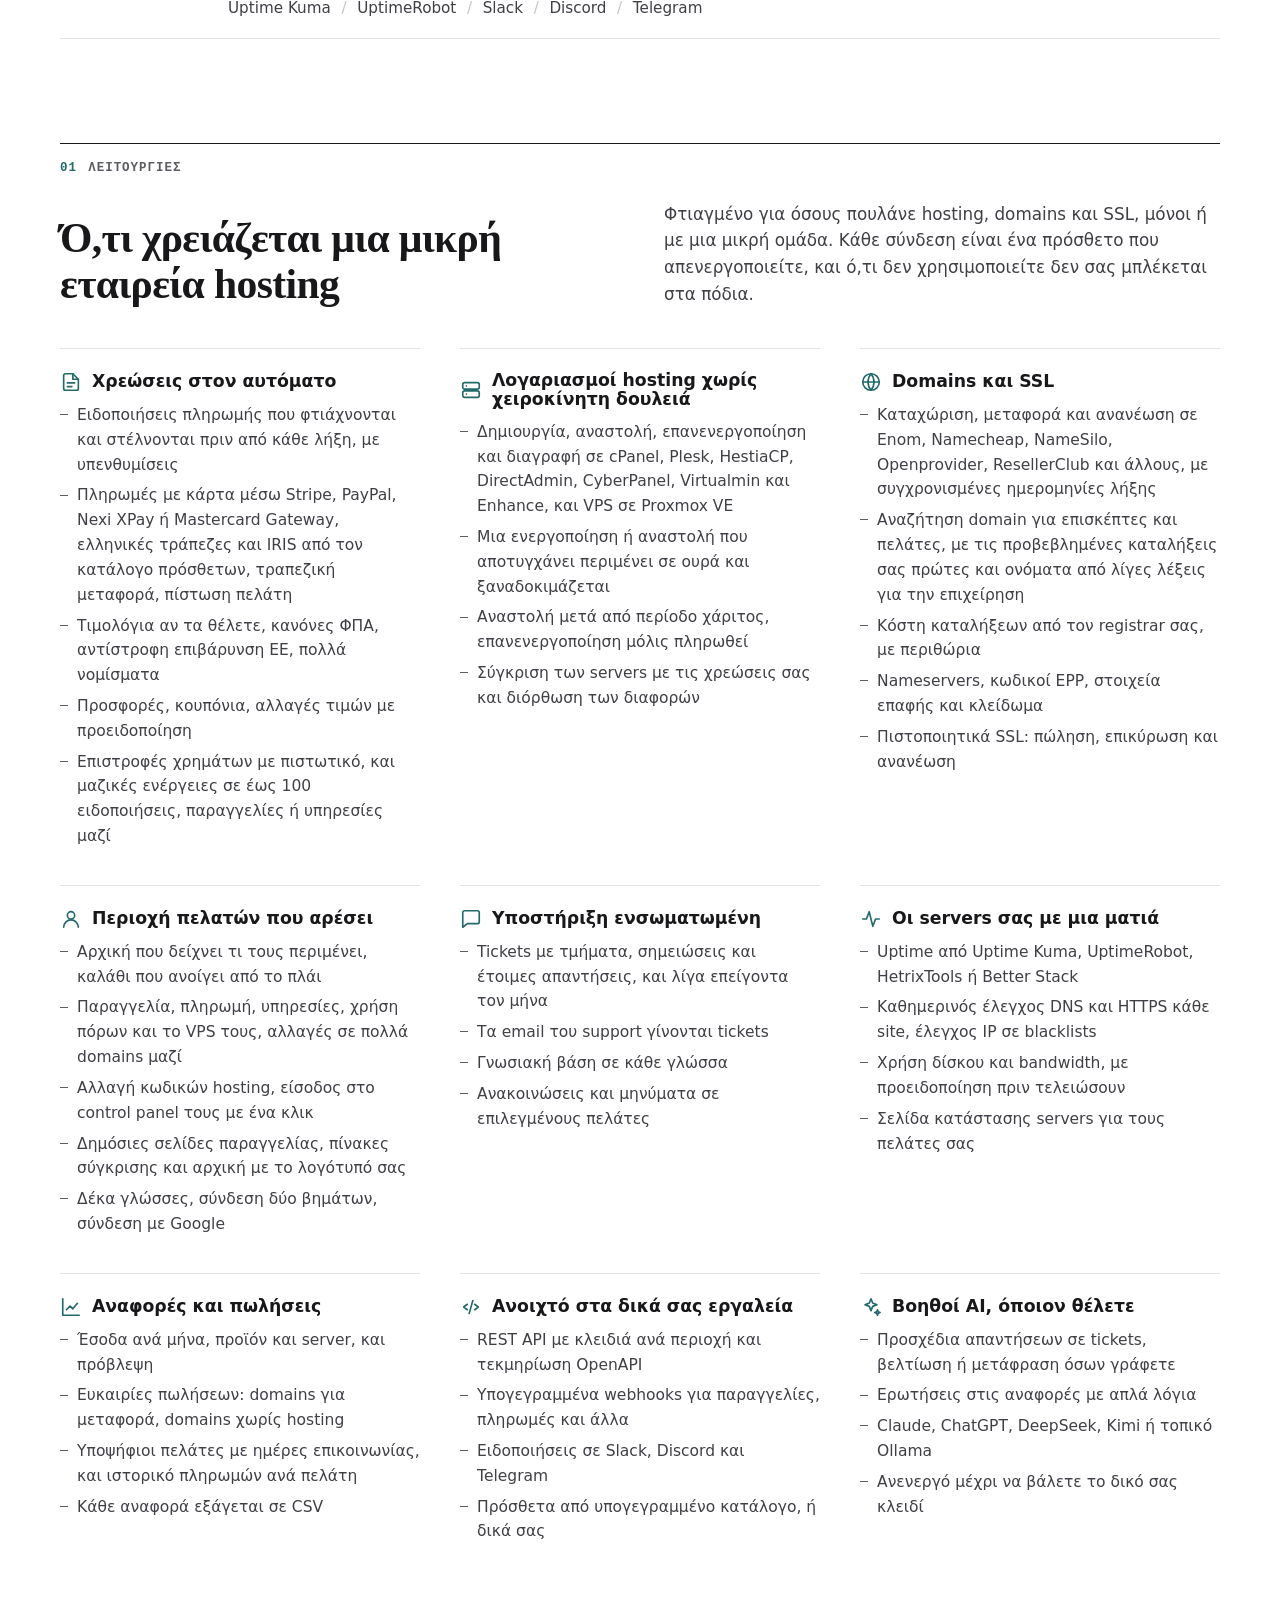
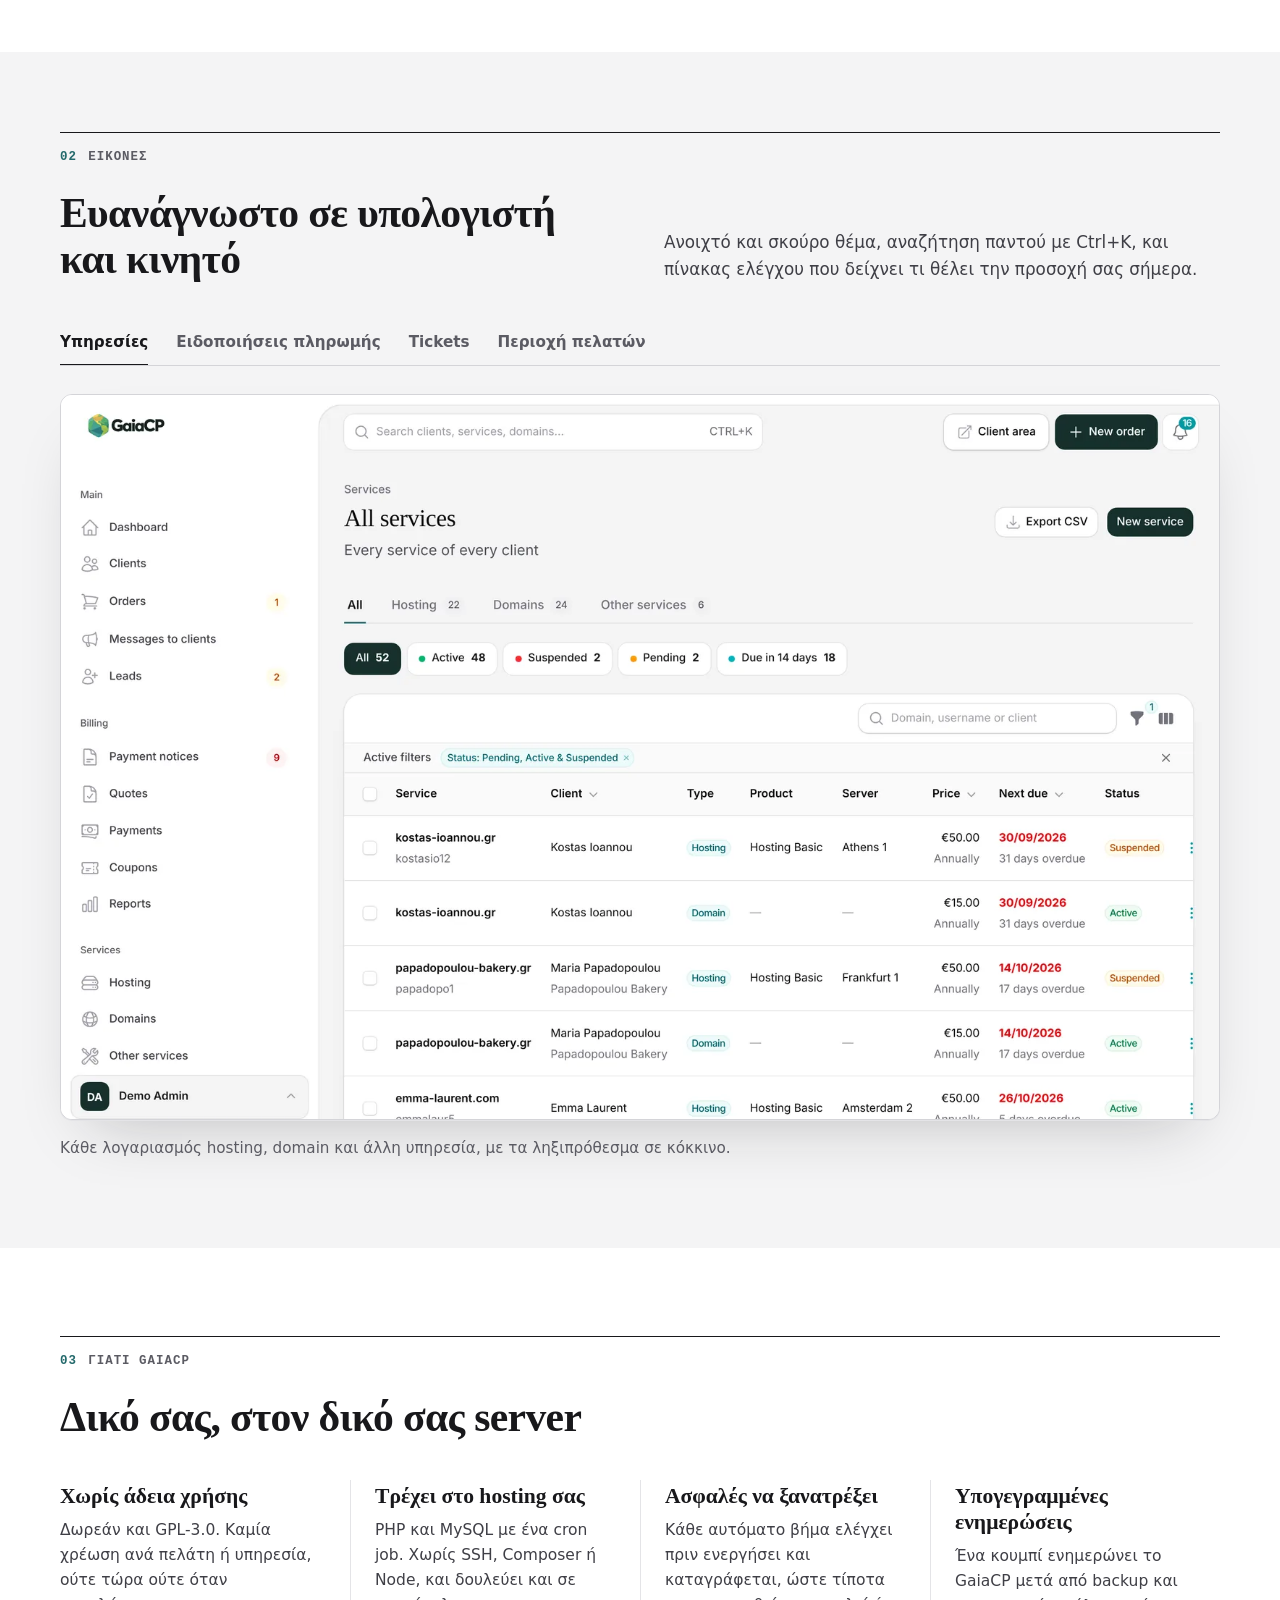
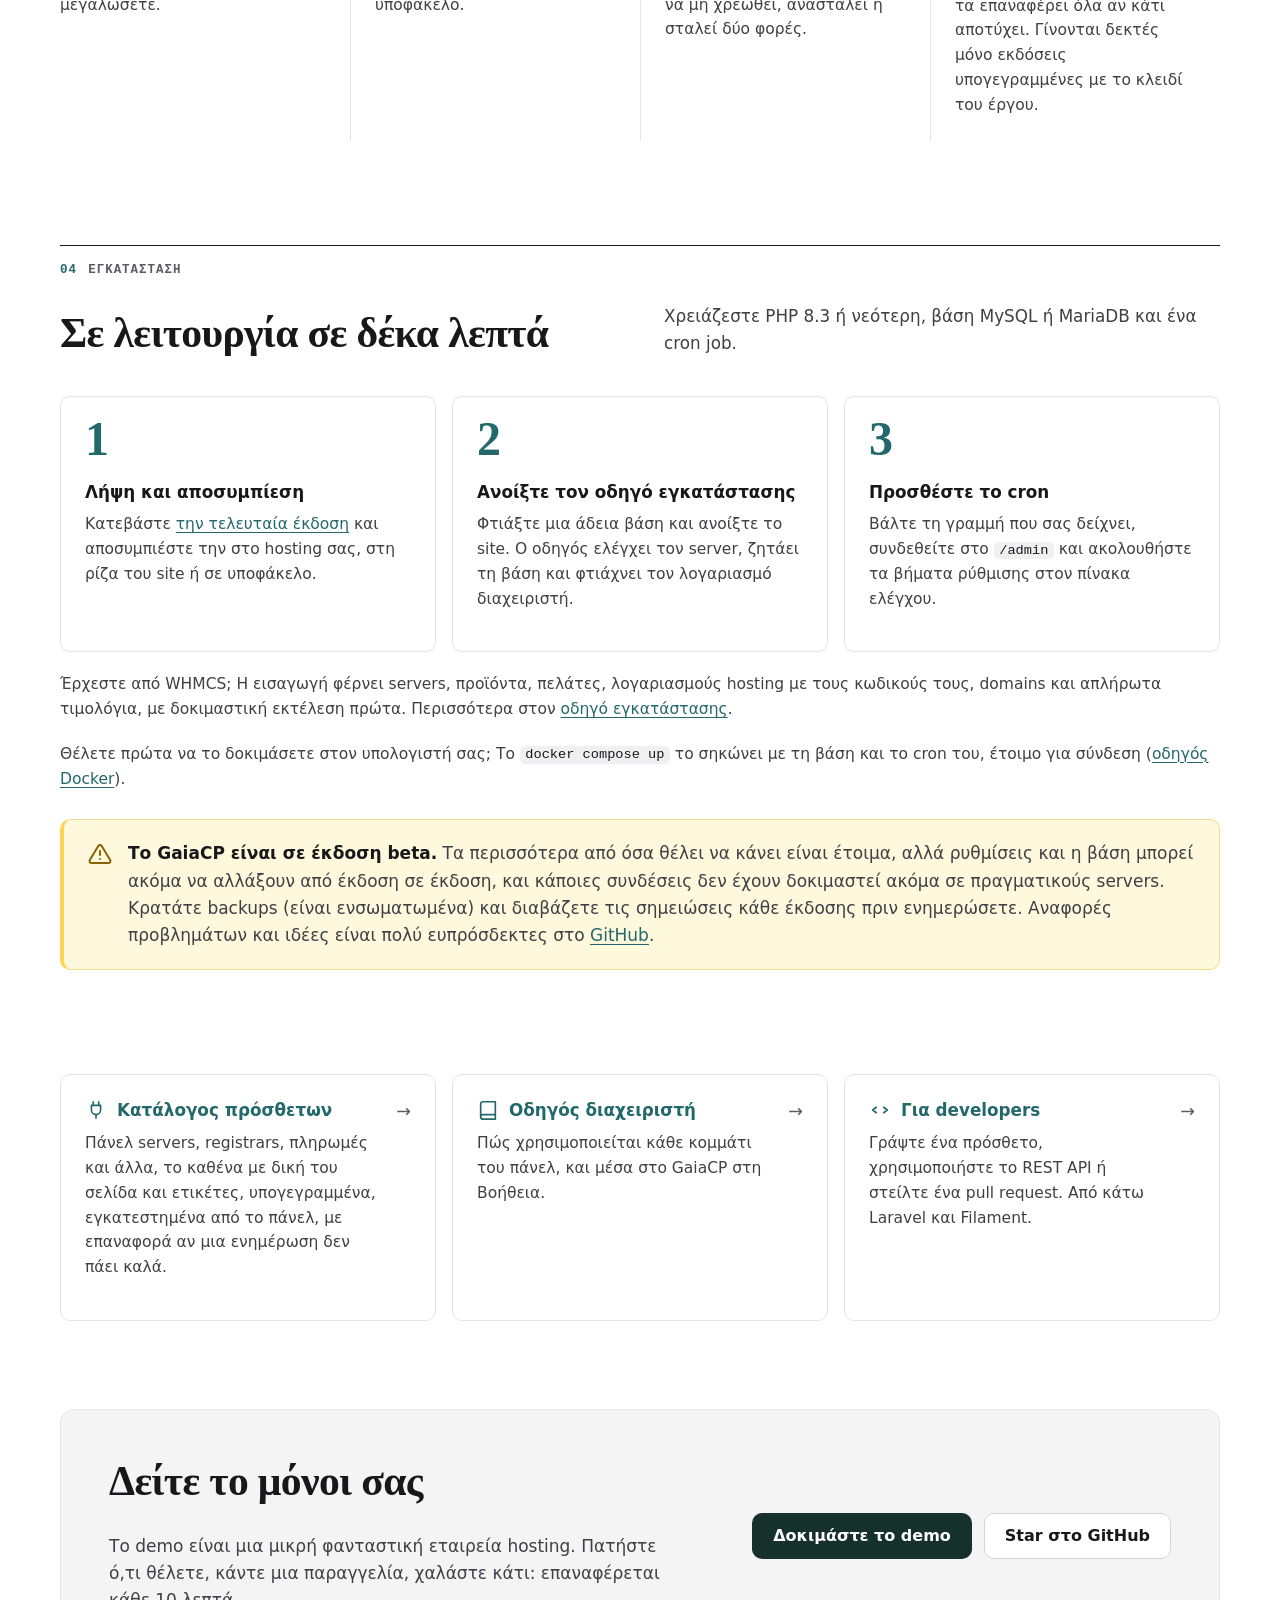
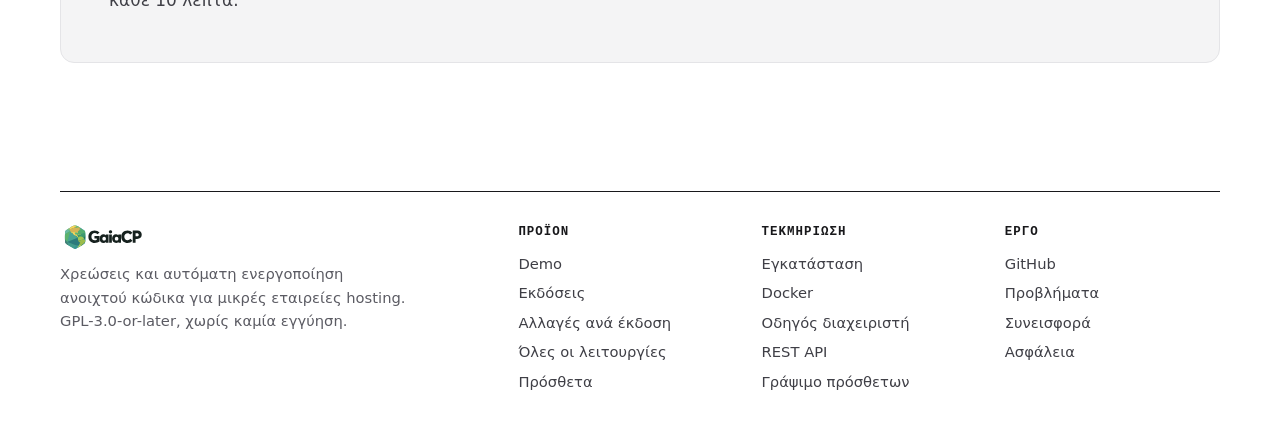
==== commit ef70bb37: "GaiaCP 0.11.0: client Home and side cart, spotlight TLDs, domain names from a description, urgent ti" ====
--- a/el/index.html
+++ b/el/index.html
@@ -126,7 +126,8 @@
                 <h3><span class="icon"><svg viewBox="0 0 24 24" fill="none" stroke="currentColor" stroke-width="1.8" stroke-linecap="round" stroke-linejoin="round" aria-hidden="true"><circle cx="12" cy="12" r="9"/><path d="M3 12h18M12 3a14 14 0 0 1 0 18M12 3a14 14 0 0 0 0 18"/></svg></span>Domains και SSL</h3>
                 <ul>
                     <li>Καταχώριση, μεταφορά και ανανέωση σε Enom, Namecheap, NameSilo, Openprovider, ResellerClub και άλλους, με συγχρονισμένες ημερομηνίες λήξης</li>
-                    <li>Αναζήτηση domain για επισκέπτες και πελάτες, κόστη καταλήξεων από τον registrar σας, με περιθώρια</li>
+                    <li>Αναζήτηση domain για επισκέπτες και πελάτες, με τις προβεβλημένες καταλήξεις σας πρώτες και ονόματα από λίγες λέξεις για την επιχείρηση</li>
+                    <li>Κόστη καταλήξεων από τον registrar σας, με περιθώρια</li>
                     <li>Nameservers, κωδικοί EPP, στοιχεία επαφής και κλείδωμα</li>
                     <li>Πιστοποιητικά SSL: πώληση, επικύρωση και ανανέωση</li>
                 </ul>
@@ -134,8 +135,9 @@
             <article class="card">
                 <h3><span class="icon"><svg viewBox="0 0 24 24" fill="none" stroke="currentColor" stroke-width="1.8" stroke-linecap="round" stroke-linejoin="round" aria-hidden="true"><circle cx="12" cy="8" r="4"/><path d="M4 21a8 8 0 0 1 16 0"/></svg></span>Περιοχή πελατών που αρέσει</h3>
                 <ul>
-                    <li>Παραγγελία με καλάθι, πληρωμή, υπηρεσίες, χρήση πόρων και το VPS τους</li>
-                    <li>Αλλαγή κωδικών hosting, είσοδος σε cPanel ή Plesk με ένα κλικ</li>
+                    <li>Αρχική που δείχνει τι τους περιμένει, καλάθι που ανοίγει από το πλάι</li>
+                    <li>Παραγγελία, πληρωμή, υπηρεσίες, χρήση πόρων και το VPS τους, αλλαγές σε πολλά domains μαζί</li>
+                    <li>Αλλαγή κωδικών hosting, είσοδος στο control panel τους με ένα κλικ</li>
                     <li>Δημόσιες σελίδες παραγγελίας, πίνακες σύγκρισης και αρχική με το λογότυπό σας</li>
                     <li>Δέκα γλώσσες, σύνδεση δύο βημάτων, σύνδεση με Google</li>
                 </ul>
@@ -143,7 +145,7 @@
             <article class="card">
                 <h3><span class="icon"><svg viewBox="0 0 24 24" fill="none" stroke="currentColor" stroke-width="1.8" stroke-linecap="round" stroke-linejoin="round" aria-hidden="true"><path d="M21 15a2 2 0 0 1-2 2H8l-5 4V5a2 2 0 0 1 2-2h14a2 2 0 0 1 2 2z"/></svg></span>Υποστήριξη ενσωματωμένη</h3>
                 <ul>
-                    <li>Tickets με τμήματα, σημειώσεις και έτοιμες απαντήσεις</li>
+                    <li>Tickets με τμήματα, σημειώσεις και έτοιμες απαντήσεις, και λίγα επείγοντα τον μήνα</li>
                     <li>Τα email του support γίνονται tickets</li>
                     <li>Γνωσιακή βάση σε κάθε γλώσσα</li>
                     <li>Ανακοινώσεις και μηνύματα σε επιλεγμένους πελάτες</li>
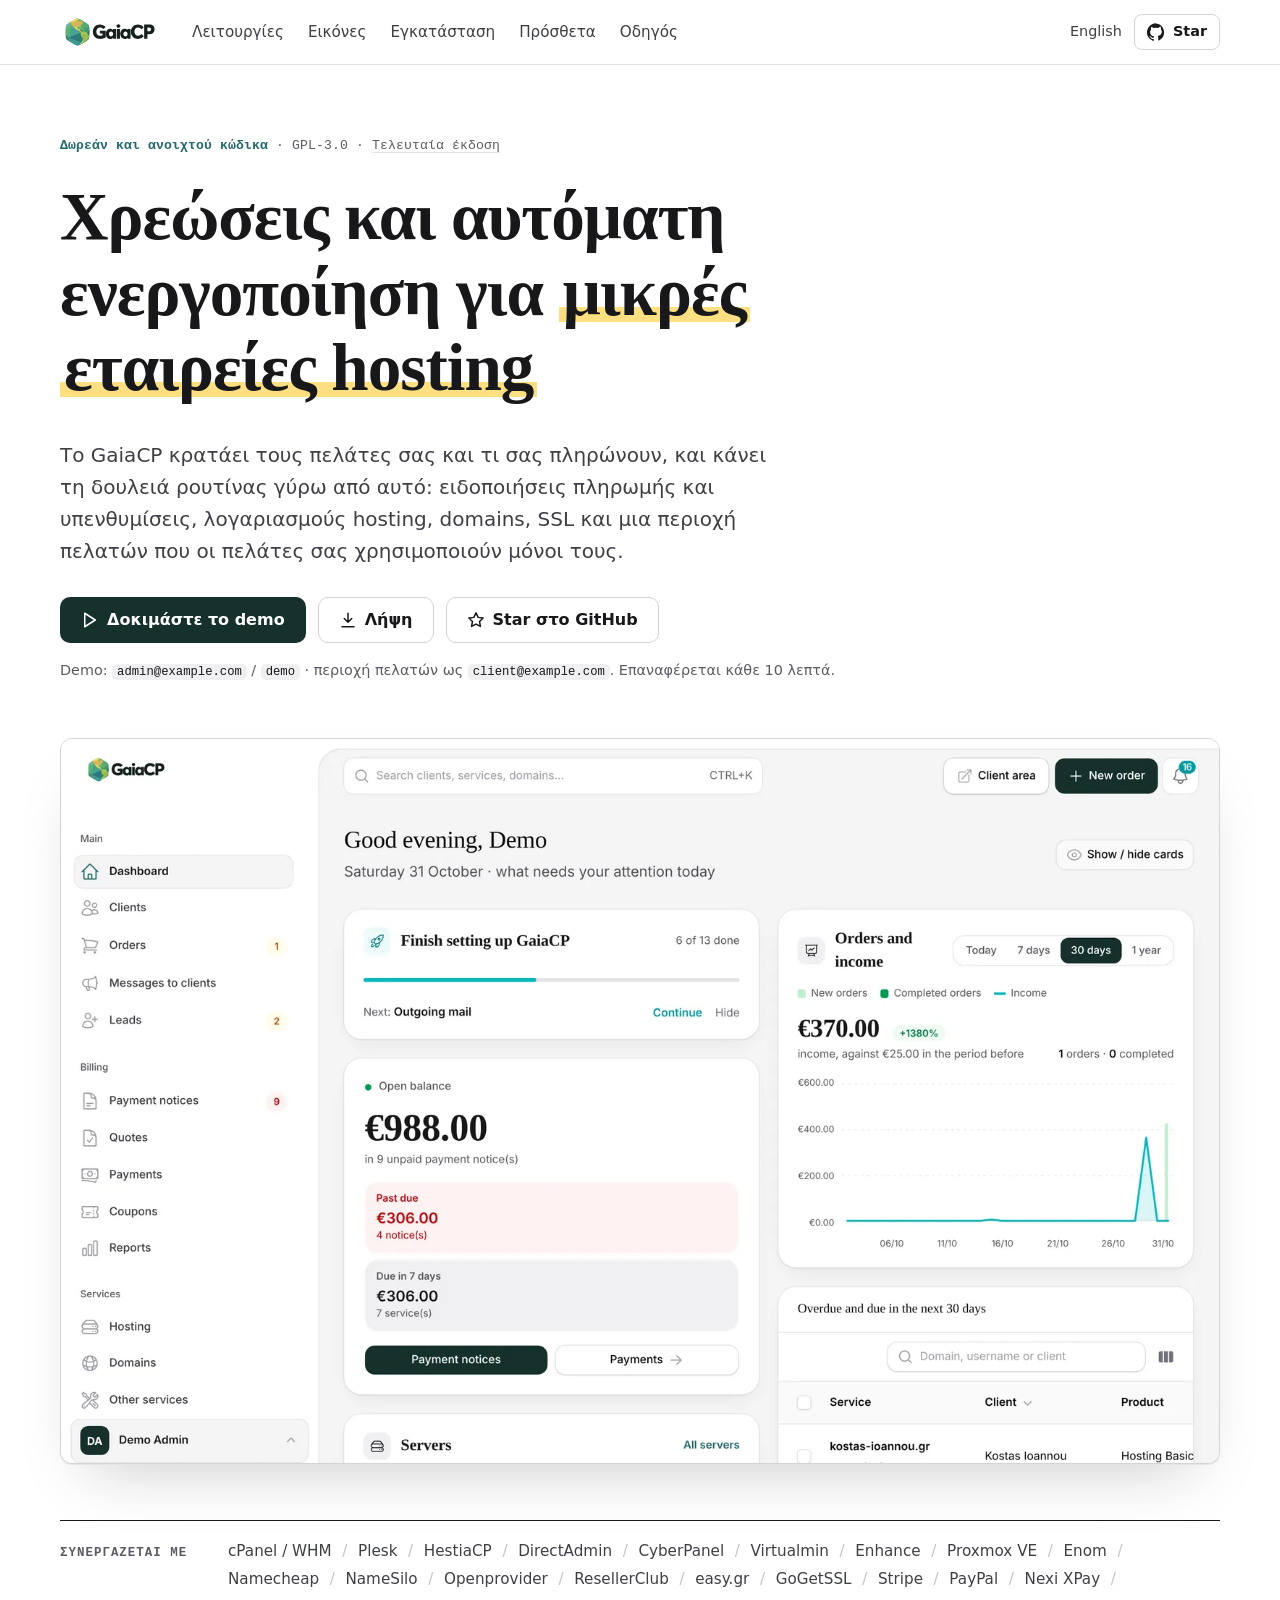
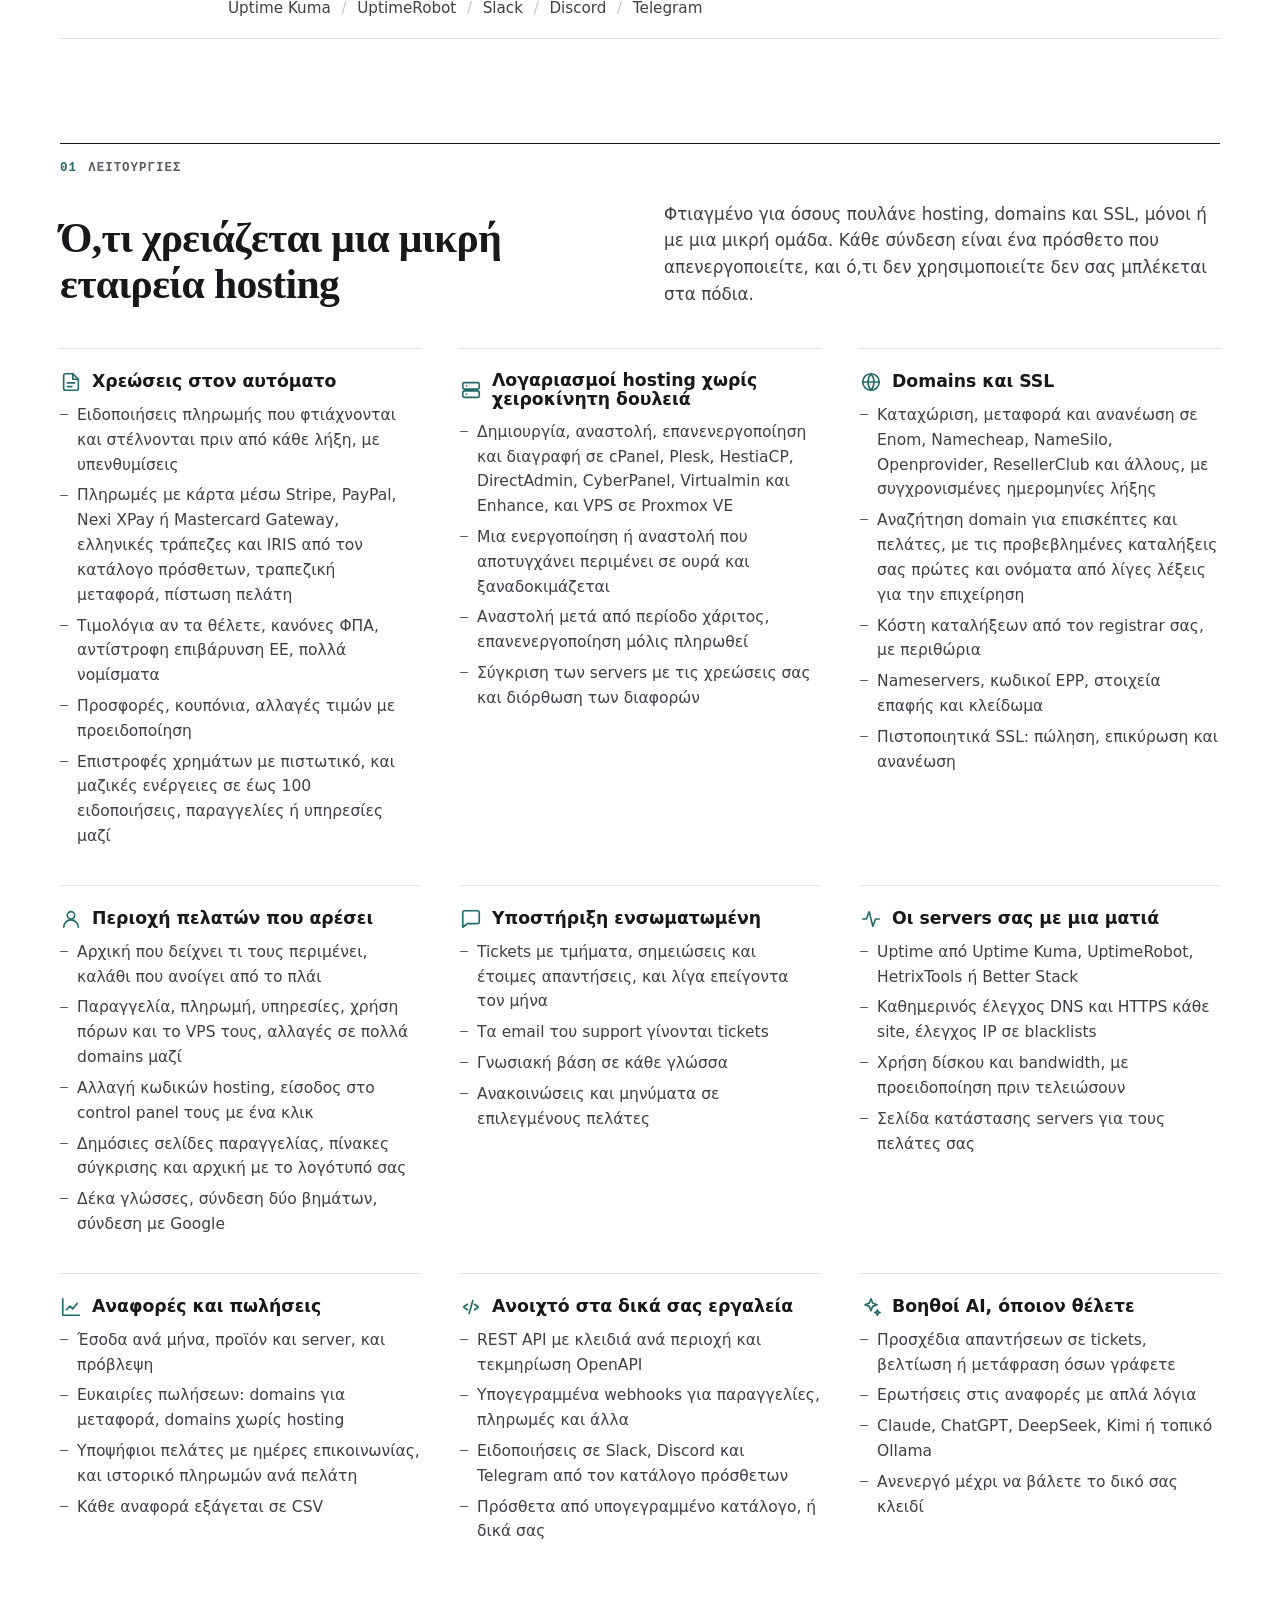
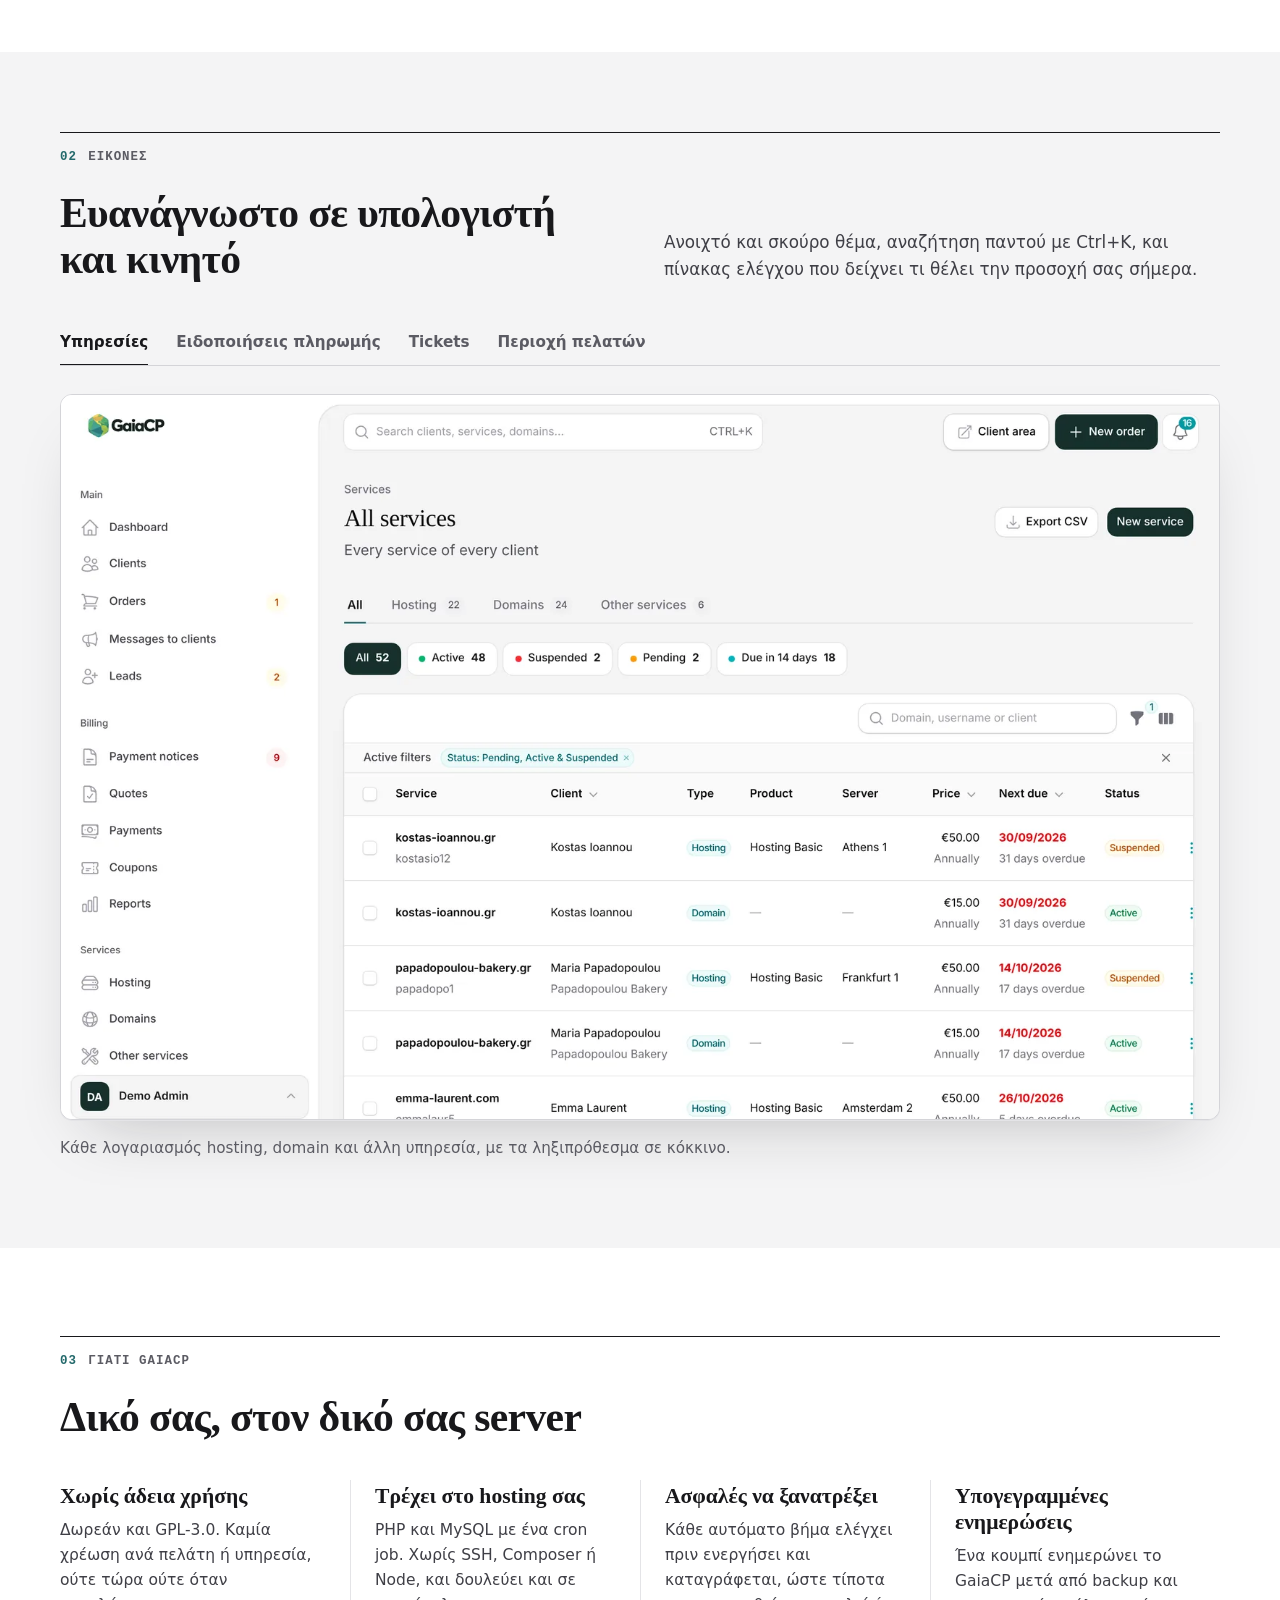
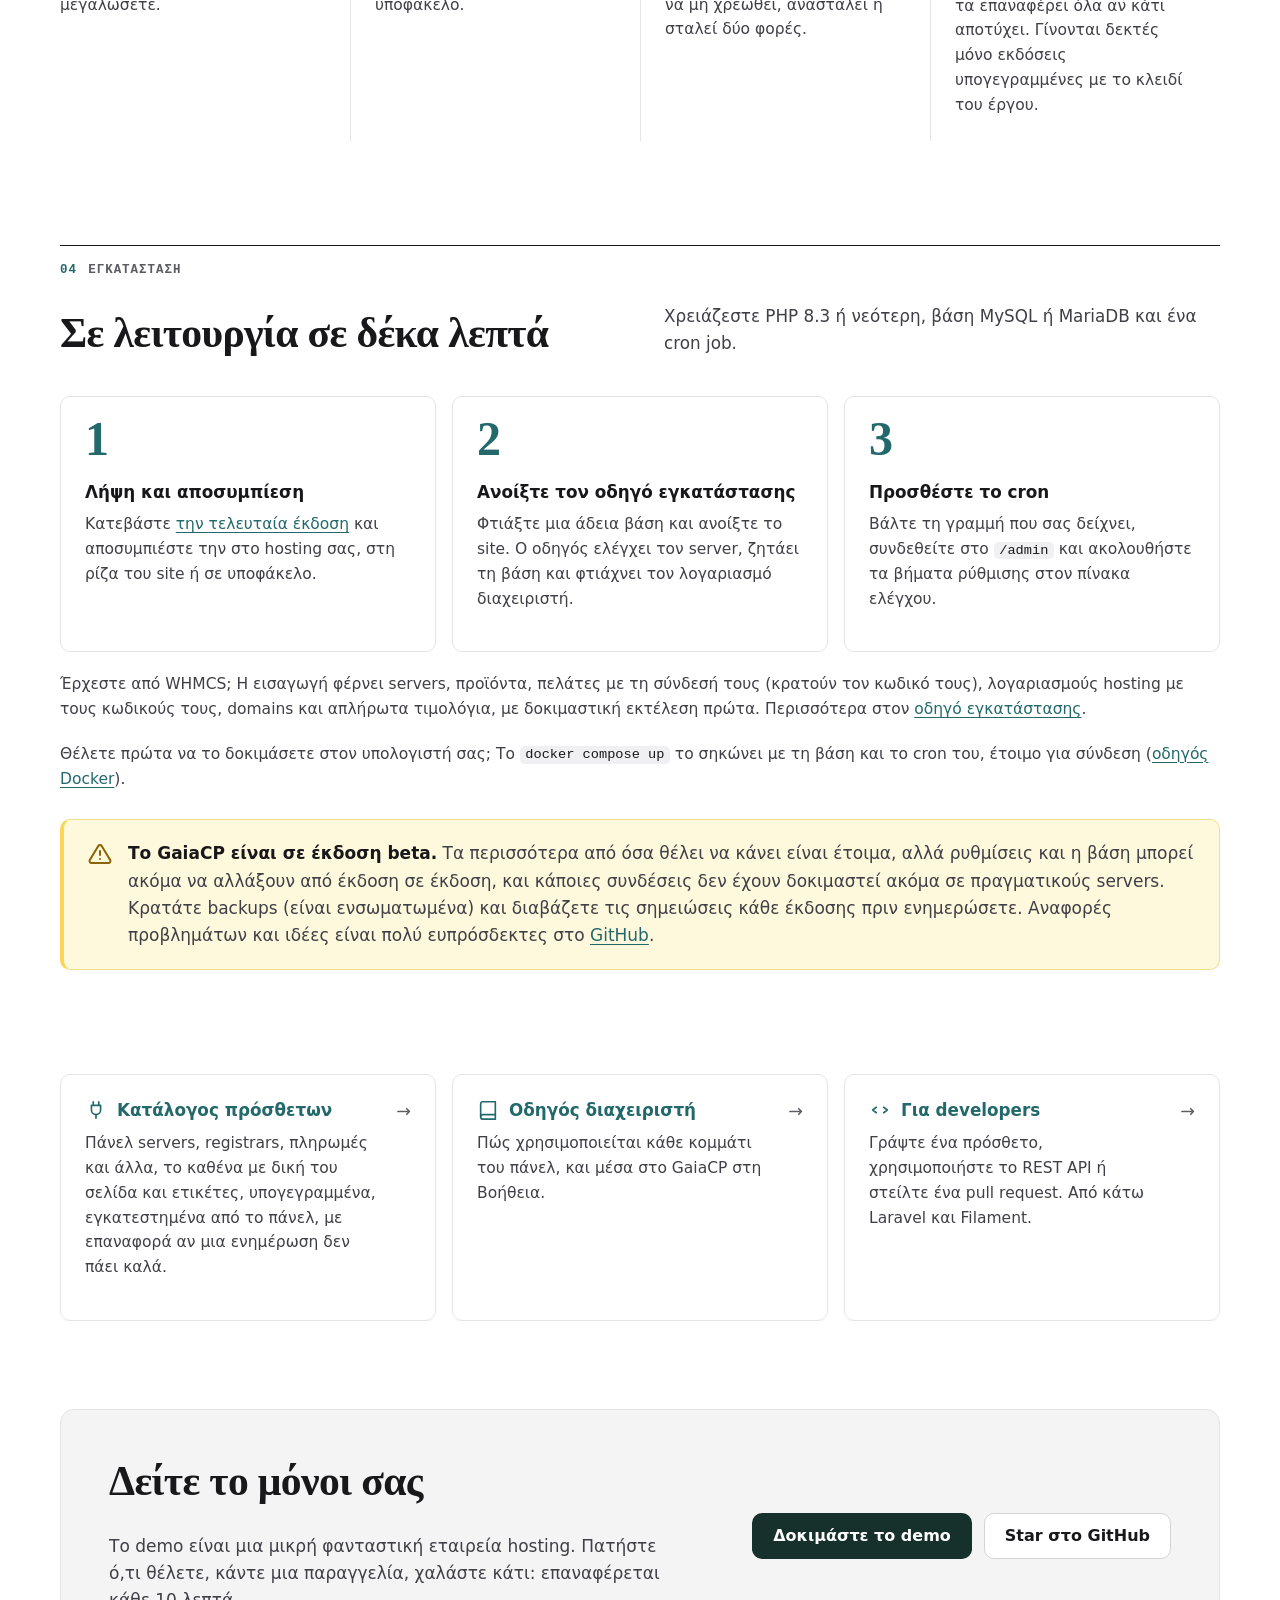
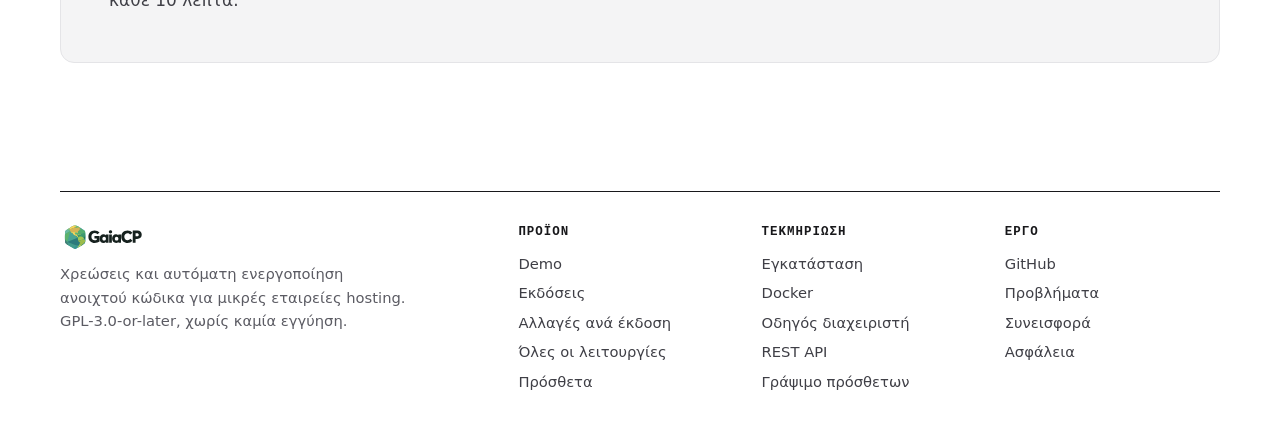
==== commit dd4f964d: "GaiaCP 0.12.0: WHMCS client logins keep their password, chat plugins from the catalogue Co-Authored-" ====
--- a/el/index.html
+++ b/el/index.html
@@ -174,7 +174,7 @@
                 <ul>
                     <li>REST API με κλειδιά ανά περιοχή και τεκμηρίωση OpenAPI</li>
                     <li>Υπογεγραμμένα webhooks για παραγγελίες, πληρωμές και άλλα</li>
-                    <li>Ειδοποιήσεις σε Slack, Discord και Telegram</li>
+                    <li>Ειδοποιήσεις σε Slack, Discord και Telegram από τον κατάλογο πρόσθετων</li>
                     <li>Πρόσθετα από υπογεγραμμένο κατάλογο, ή δικά σας</li>
                 </ul>
             </article>
@@ -269,7 +269,7 @@
             <li class="card"><h3>Ανοίξτε τον οδηγό εγκατάστασης</h3><p>Φτιάξτε μια άδεια βάση και ανοίξτε το site. Ο οδηγός ελέγχει τον server, ζητάει τη βάση και φτιάχνει τον λογαριασμό διαχειριστή.</p></li>
             <li class="card"><h3>Προσθέστε το cron</h3><p>Βάλτε τη γραμμή που σας δείχνει, συνδεθείτε στο <code>/admin</code> και ακολουθήστε τα βήματα ρύθμισης στον πίνακα ελέγχου.</p></li>
         </ol>
-        <p class="note">Έρχεστε από WHMCS; Η εισαγωγή φέρνει servers, προϊόντα, πελάτες, λογαριασμούς hosting με τους κωδικούς τους, domains και απλήρωτα τιμολόγια, με δοκιμαστική εκτέλεση πρώτα. Περισσότερα στον <a href="https://github.com/tetterip/GaiaCP/blob/main/docs/installation.md">οδηγό εγκατάστασης</a>.</p>
+        <p class="note">Έρχεστε από WHMCS; Η εισαγωγή φέρνει servers, προϊόντα, πελάτες με τη σύνδεσή τους (κρατούν τον κωδικό τους), λογαριασμούς hosting με τους κωδικούς τους, domains και απλήρωτα τιμολόγια, με δοκιμαστική εκτέλεση πρώτα. Περισσότερα στον <a href="https://github.com/tetterip/GaiaCP/blob/main/docs/installation.md">οδηγό εγκατάστασης</a>.</p>
         <p class="note">Θέλετε πρώτα να το δοκιμάσετε στον υπολογιστή σας; Το <code>docker compose up</code> το σηκώνει με τη βάση και το cron του, έτοιμο για σύνδεση (<a href="https://github.com/tetterip/GaiaCP/blob/main/docs/docker.md">οδηγός Docker</a>).</p>
 
         <div class="alpha">
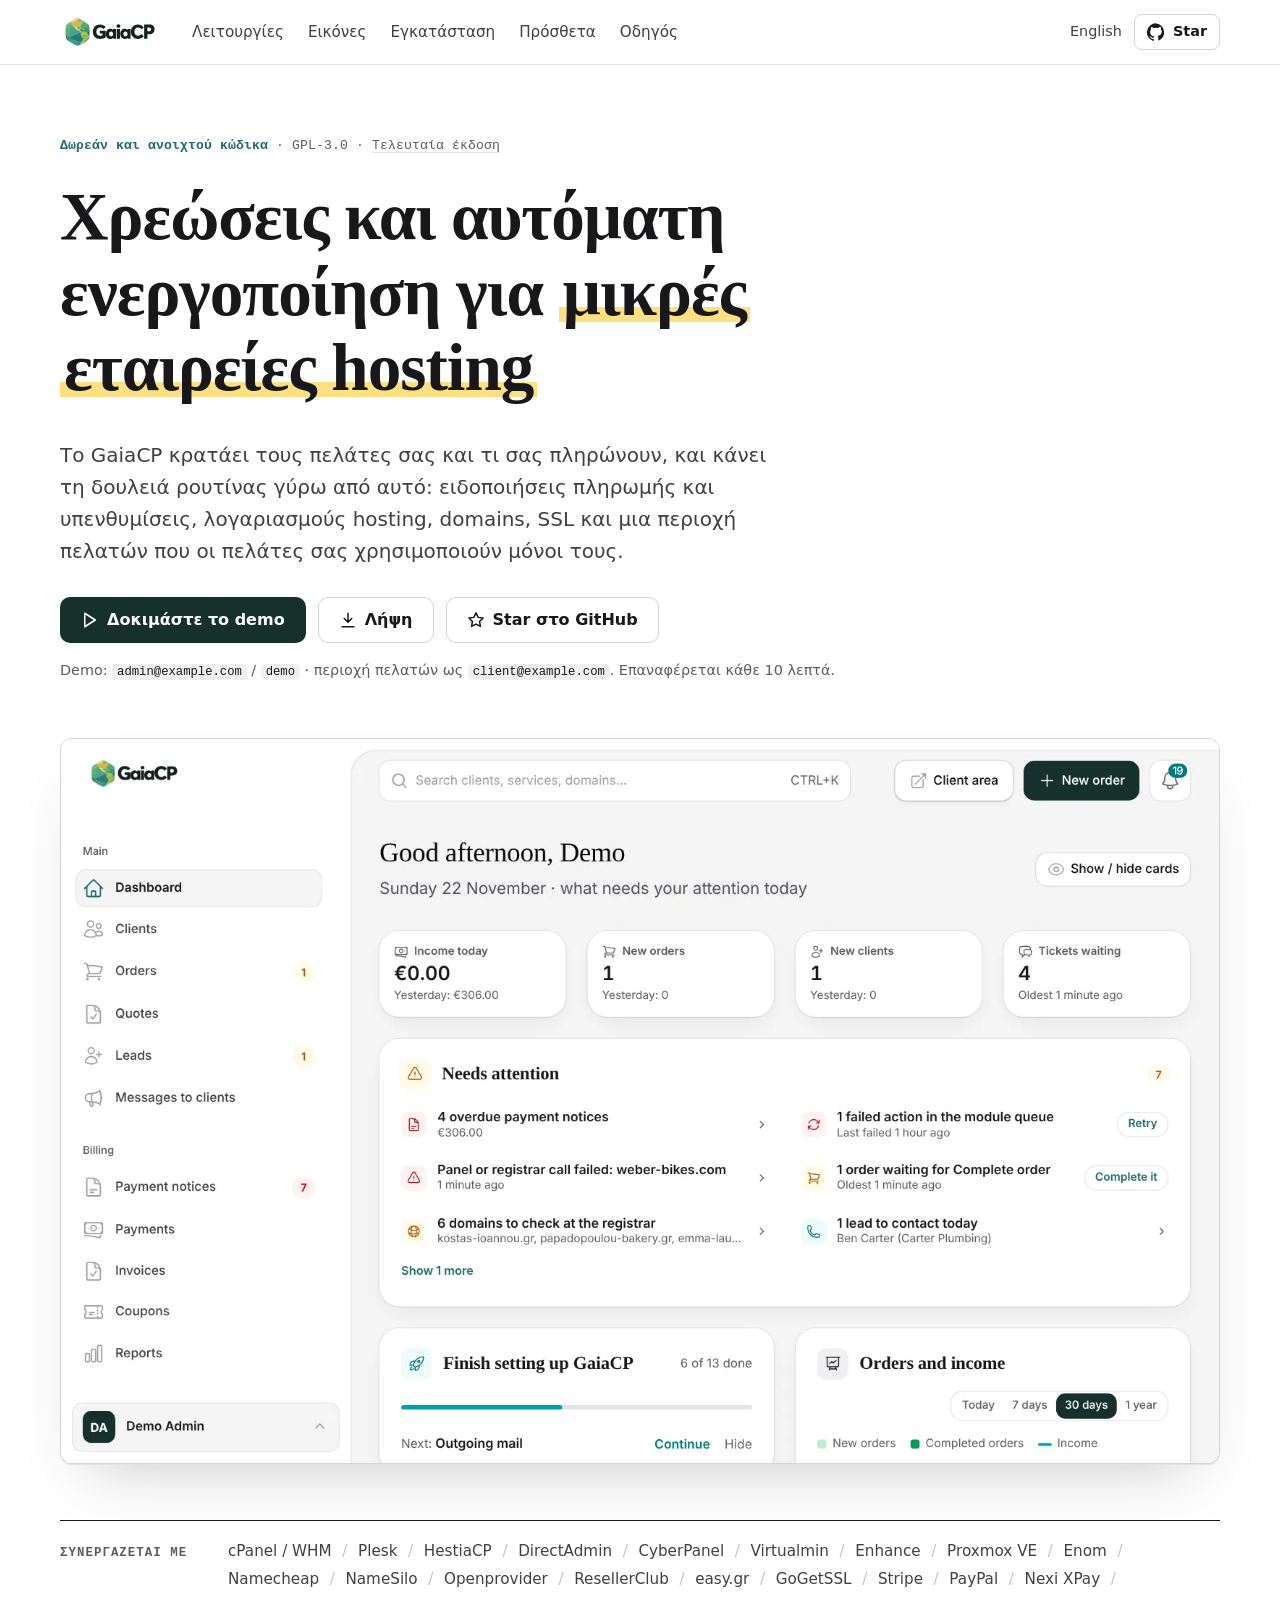
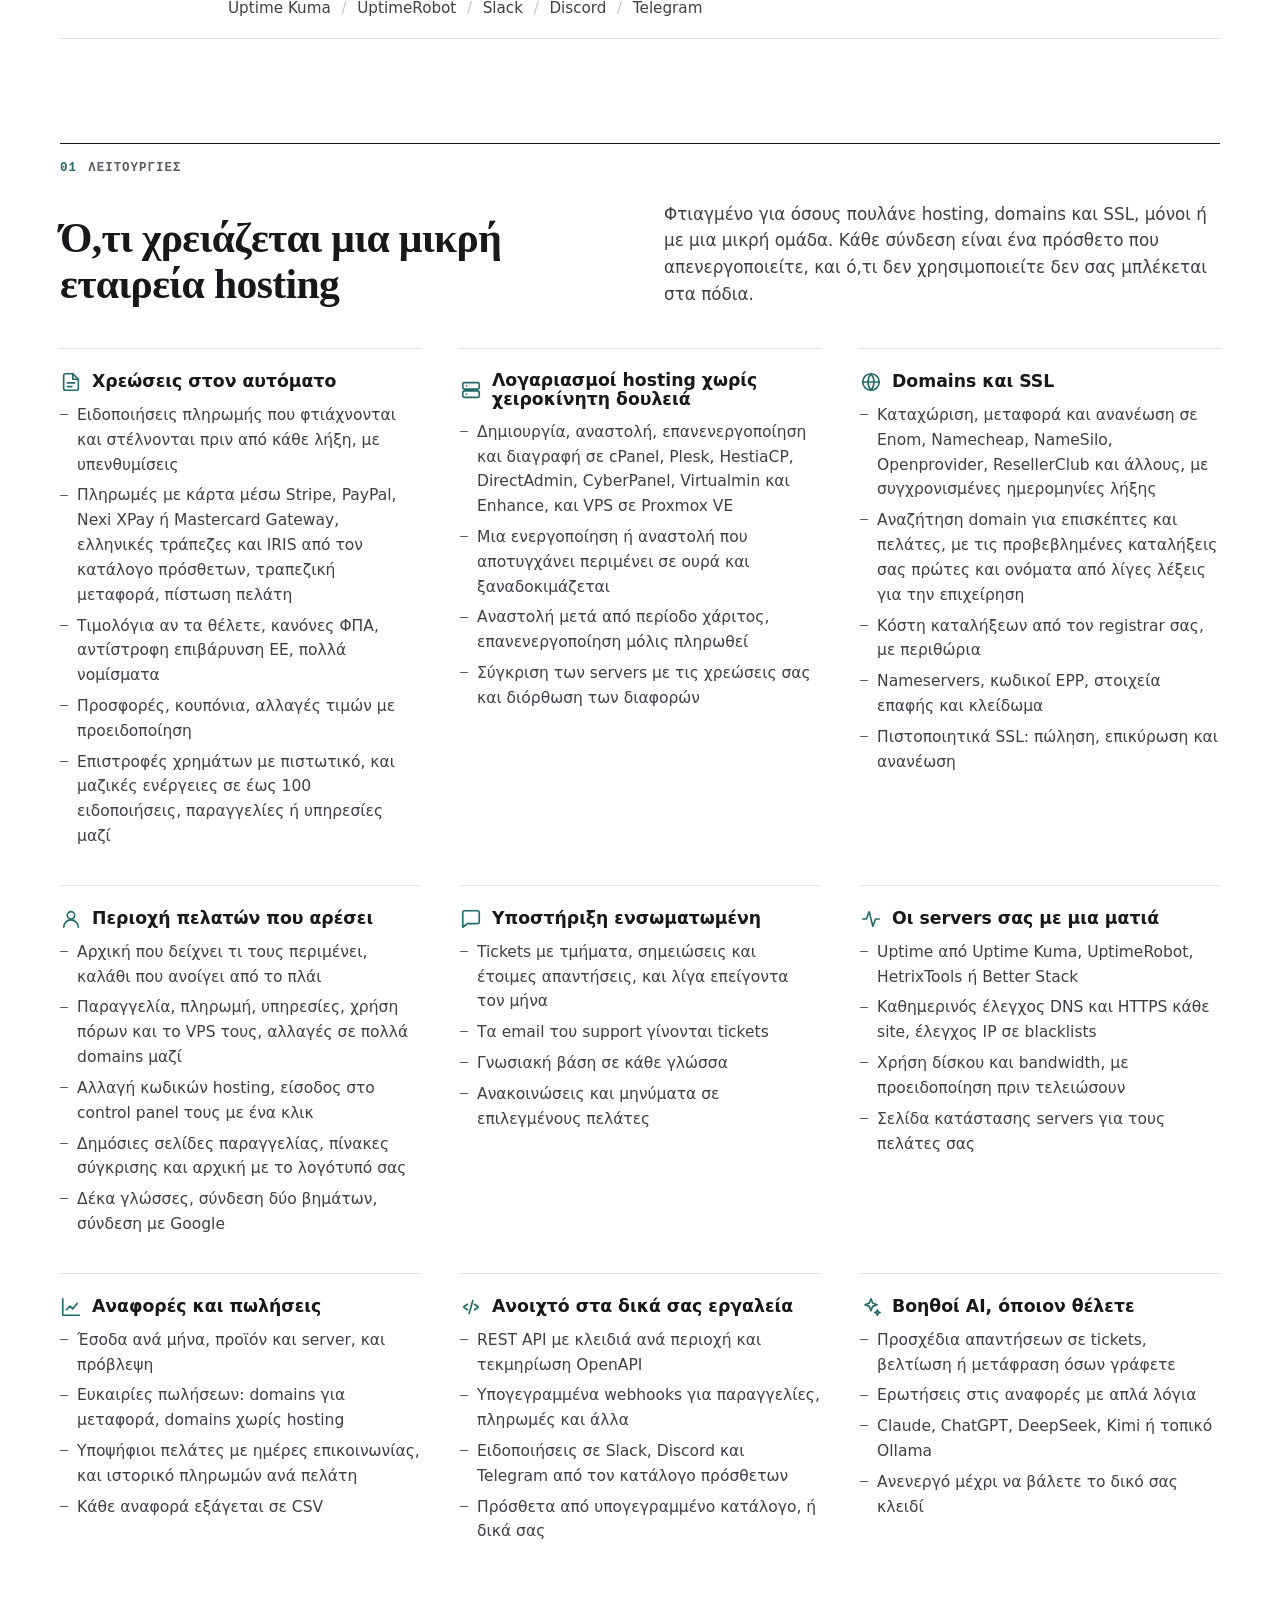
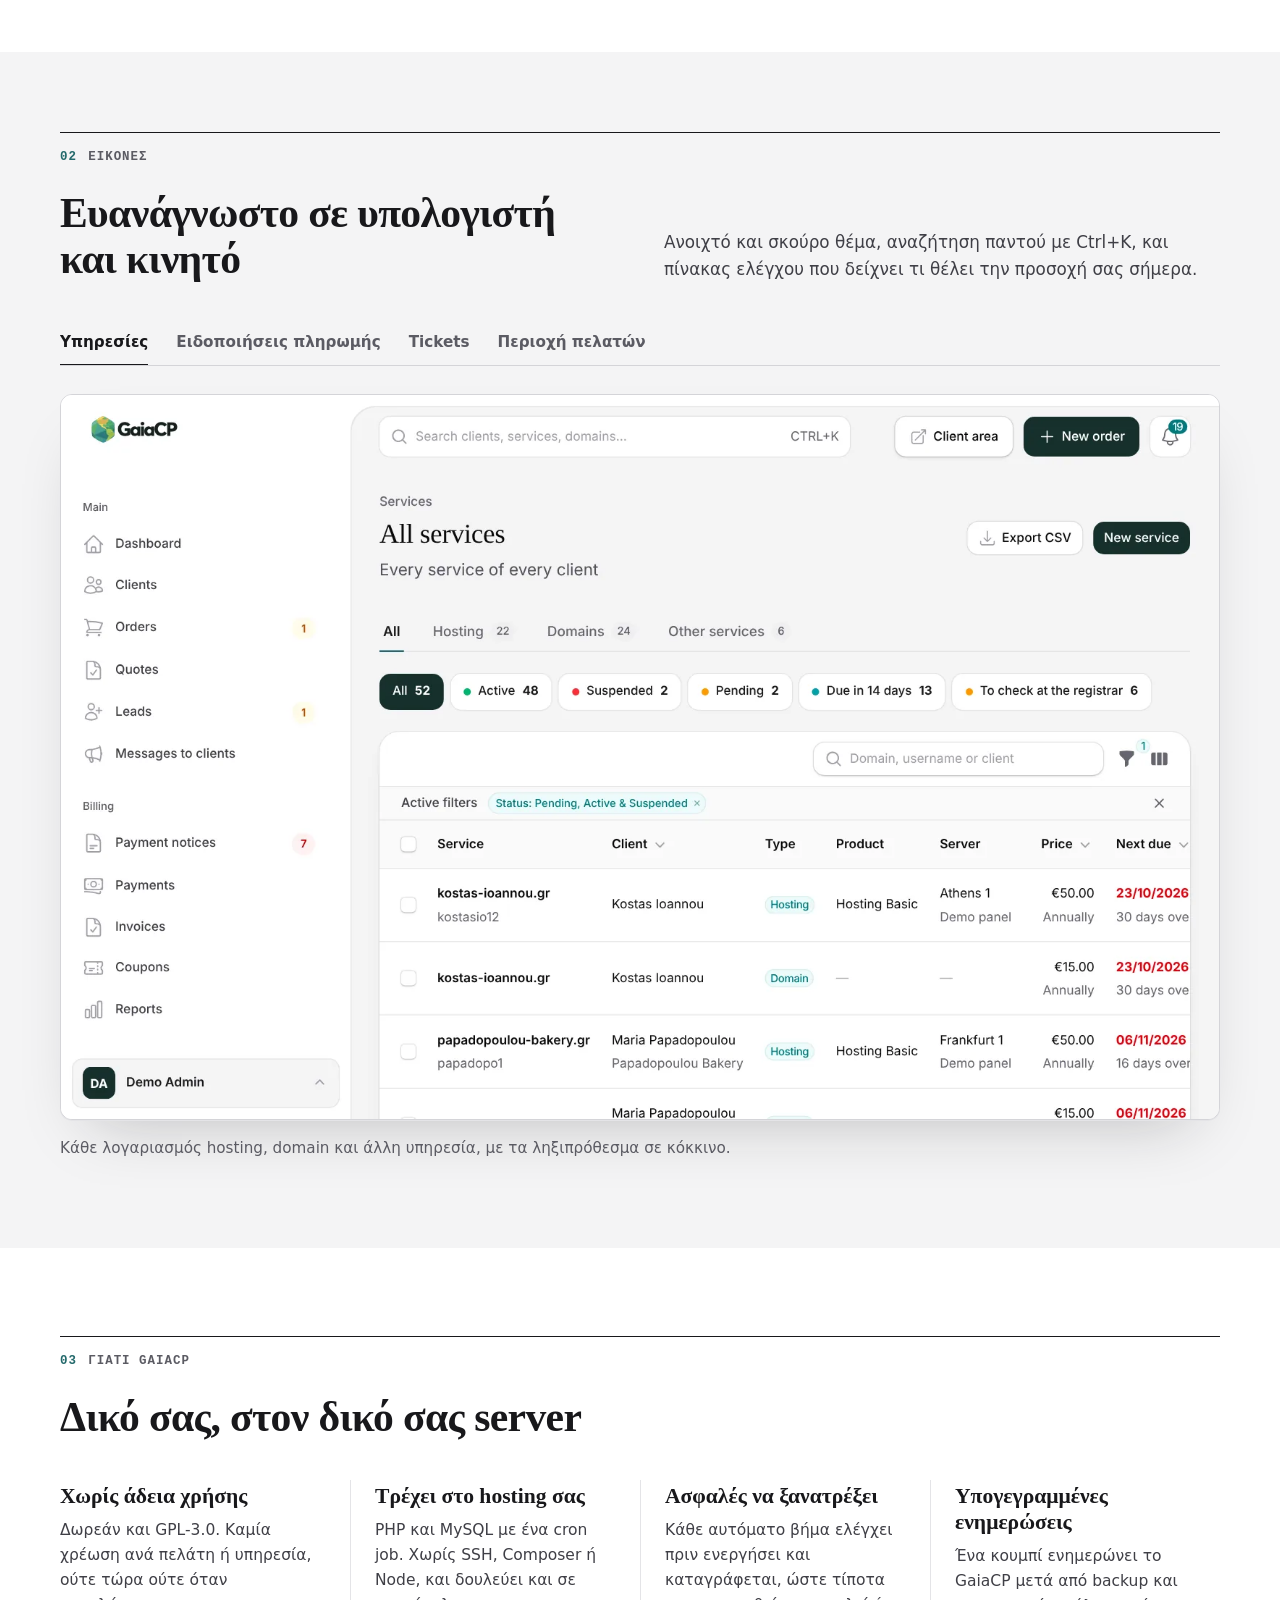
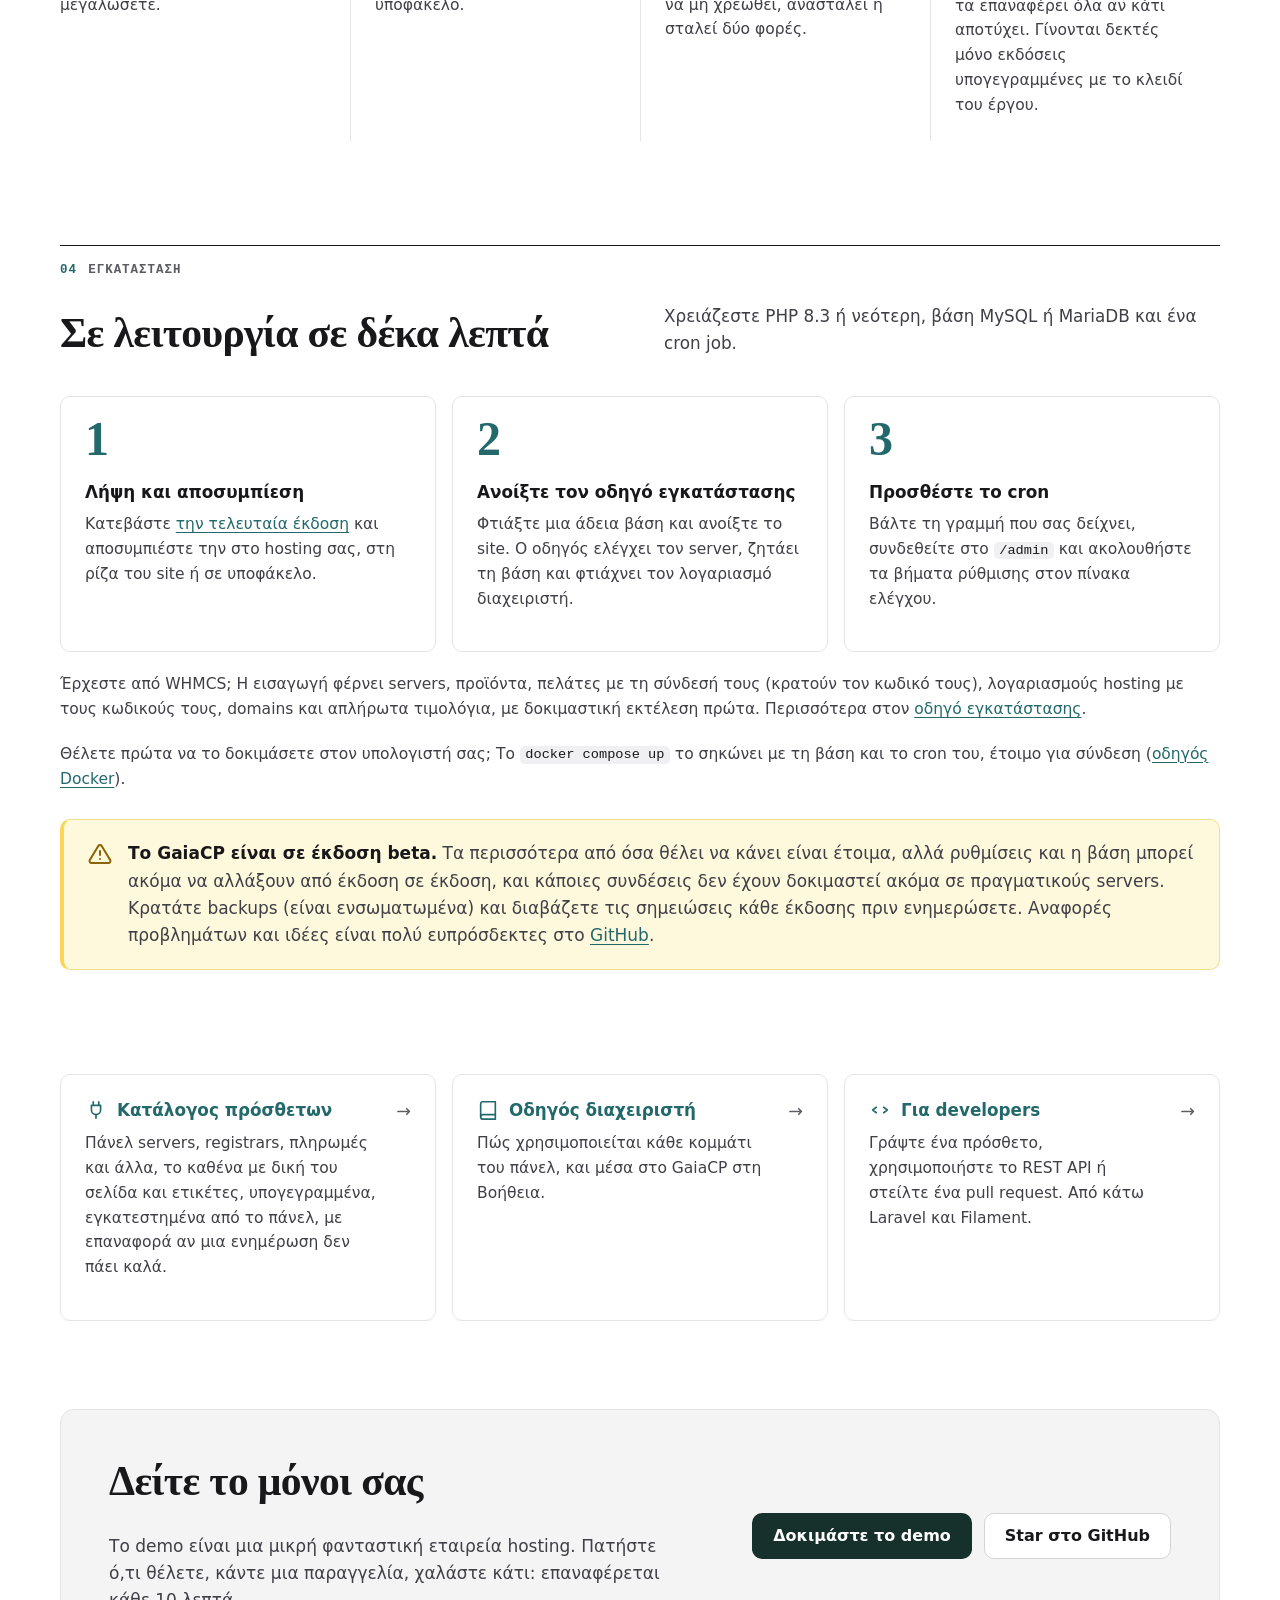
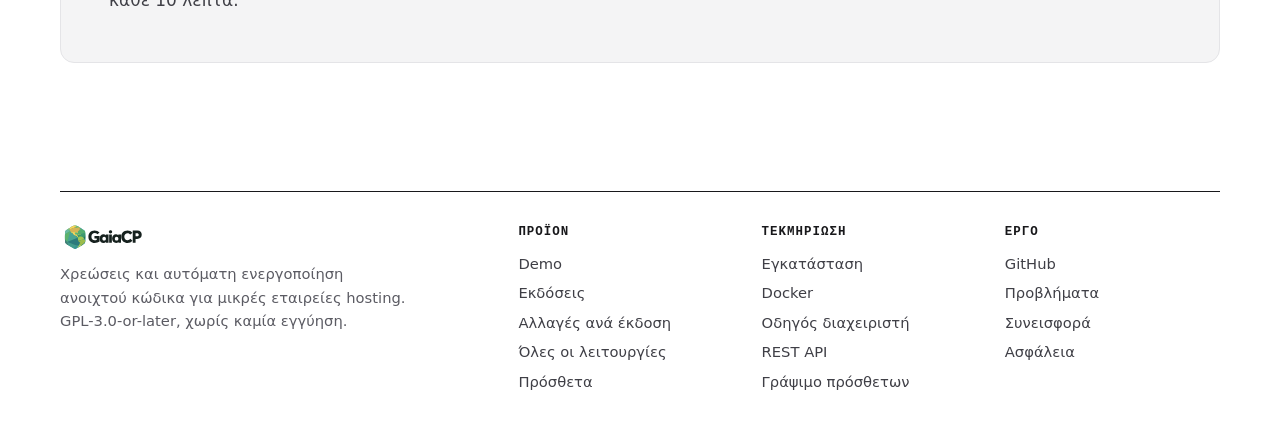
==== commit 2ac1f10c: "New screenshots from GaiaCP 0.12.0 Dashboard (today cards, Needs attention), services, payment notic" ====
--- a/el/index.html
+++ b/el/index.html
@@ -77,7 +77,7 @@
 
         <div class="frame">
             <picture>
-                <img src="/assets/img/dashboard-light.webp" alt="Ο πίνακας ελέγχου του GaiaCP: ανοιχτό υπόλοιπο, γράφημα εσόδων και υπηρεσίες που λήγουν" width="1600" height="1000">
+                <img src="/assets/img/dashboard-light.webp?v=0.12" alt="Ο πίνακας ελέγχου του GaiaCP: η μέρα με μια ματιά και ό,τι θέλει προσοχή" width="1600" height="1000">
             </picture>
         </div>
     </div>
@@ -207,7 +207,7 @@
         <figure class="shot" id="shot-services" role="tabpanel" aria-labelledby="tab-services">
             <div class="frame">
                 <picture>
-                    <img src="/assets/img/services-light.webp" alt="Όλες οι υπηρεσίες με πελάτη, server, τιμή και επόμενη λήξη" width="1600" height="1000" loading="lazy">
+                    <img src="/assets/img/services-light.webp?v=0.12" alt="Όλες οι υπηρεσίες με πελάτη, server, τιμή και επόμενη λήξη" width="1600" height="1000" loading="lazy">
                 </picture>
             </div>
             <figcaption>Κάθε λογαριασμός hosting, domain και άλλη υπηρεσία, με τα ληξιπρόθεσμα σε κόκκινο.</figcaption>
@@ -215,7 +215,7 @@
         <figure class="shot" id="shot-notices" role="tabpanel" aria-labelledby="tab-notices">
             <div class="frame">
                 <picture>
-                    <img src="/assets/img/notices-light.webp" alt="Ειδοποιήσεις πληρωμής, μία ανά πελάτη και ημερομηνία λήξης" width="1600" height="1000" loading="lazy">
+                    <img src="/assets/img/notices-light.webp?v=0.12" alt="Ειδοποιήσεις πληρωμής, μία ανά πελάτη και ημερομηνία λήξης" width="1600" height="1000" loading="lazy">
                 </picture>
             </div>
             <figcaption>Μία ειδοποίηση πληρωμής ανά πελάτη και ημερομηνία, που τη φτιάχνει και τη στέλνει η καθημερινή εργασία.</figcaption>
@@ -223,7 +223,7 @@
         <figure class="shot" id="shot-tickets" role="tabpanel" aria-labelledby="tab-tickets">
             <div class="frame">
                 <picture>
-                    <img src="/assets/img/tickets-light.webp" alt="Tickets που περιμένουν απάντηση" width="1600" height="1000" loading="lazy">
+                    <img src="/assets/img/tickets-light.webp?v=0.12" alt="Tickets που περιμένουν απάντηση" width="1600" height="1000" loading="lazy">
                 </picture>
             </div>
             <figcaption>Τα tickets δίπλα στις υπηρεσίες και τις πληρωμές του πελάτη.</figcaption>
@@ -231,10 +231,10 @@
         <figure class="shot" id="shot-client" role="tabpanel" aria-labelledby="tab-client">
             <div class="client-pair">
                 <div class="frame">
-                    <img src="/assets/img/client-home-desk.webp" alt="Η αρχική της περιοχής πελατών με το ποσό προς πληρωμή" width="1600" height="1000" loading="lazy">
+                    <img src="/assets/img/client-home-desk.webp?v=0.12" alt="Η αρχική της περιοχής πελατών με το ποσό προς πληρωμή" width="1600" height="1000" loading="lazy">
                 </div>
                 <div class="phone">
-                    <img src="/assets/img/client-home-phone.webp" alt="Η περιοχή πελατών σε κινητό" width="780" height="1688" loading="lazy">
+                    <img src="/assets/img/client-home-phone.webp?v=0.12" alt="Η περιοχή πελατών σε κινητό" width="780" height="1688" loading="lazy">
                 </div>
             </div>
             <figcaption>Οι πελάτες σας πληρώνουν, παραγγέλνουν και ζητούν βοήθεια σε μια περιοχή με το όνομα και το λογότυπό σας.</figcaption>
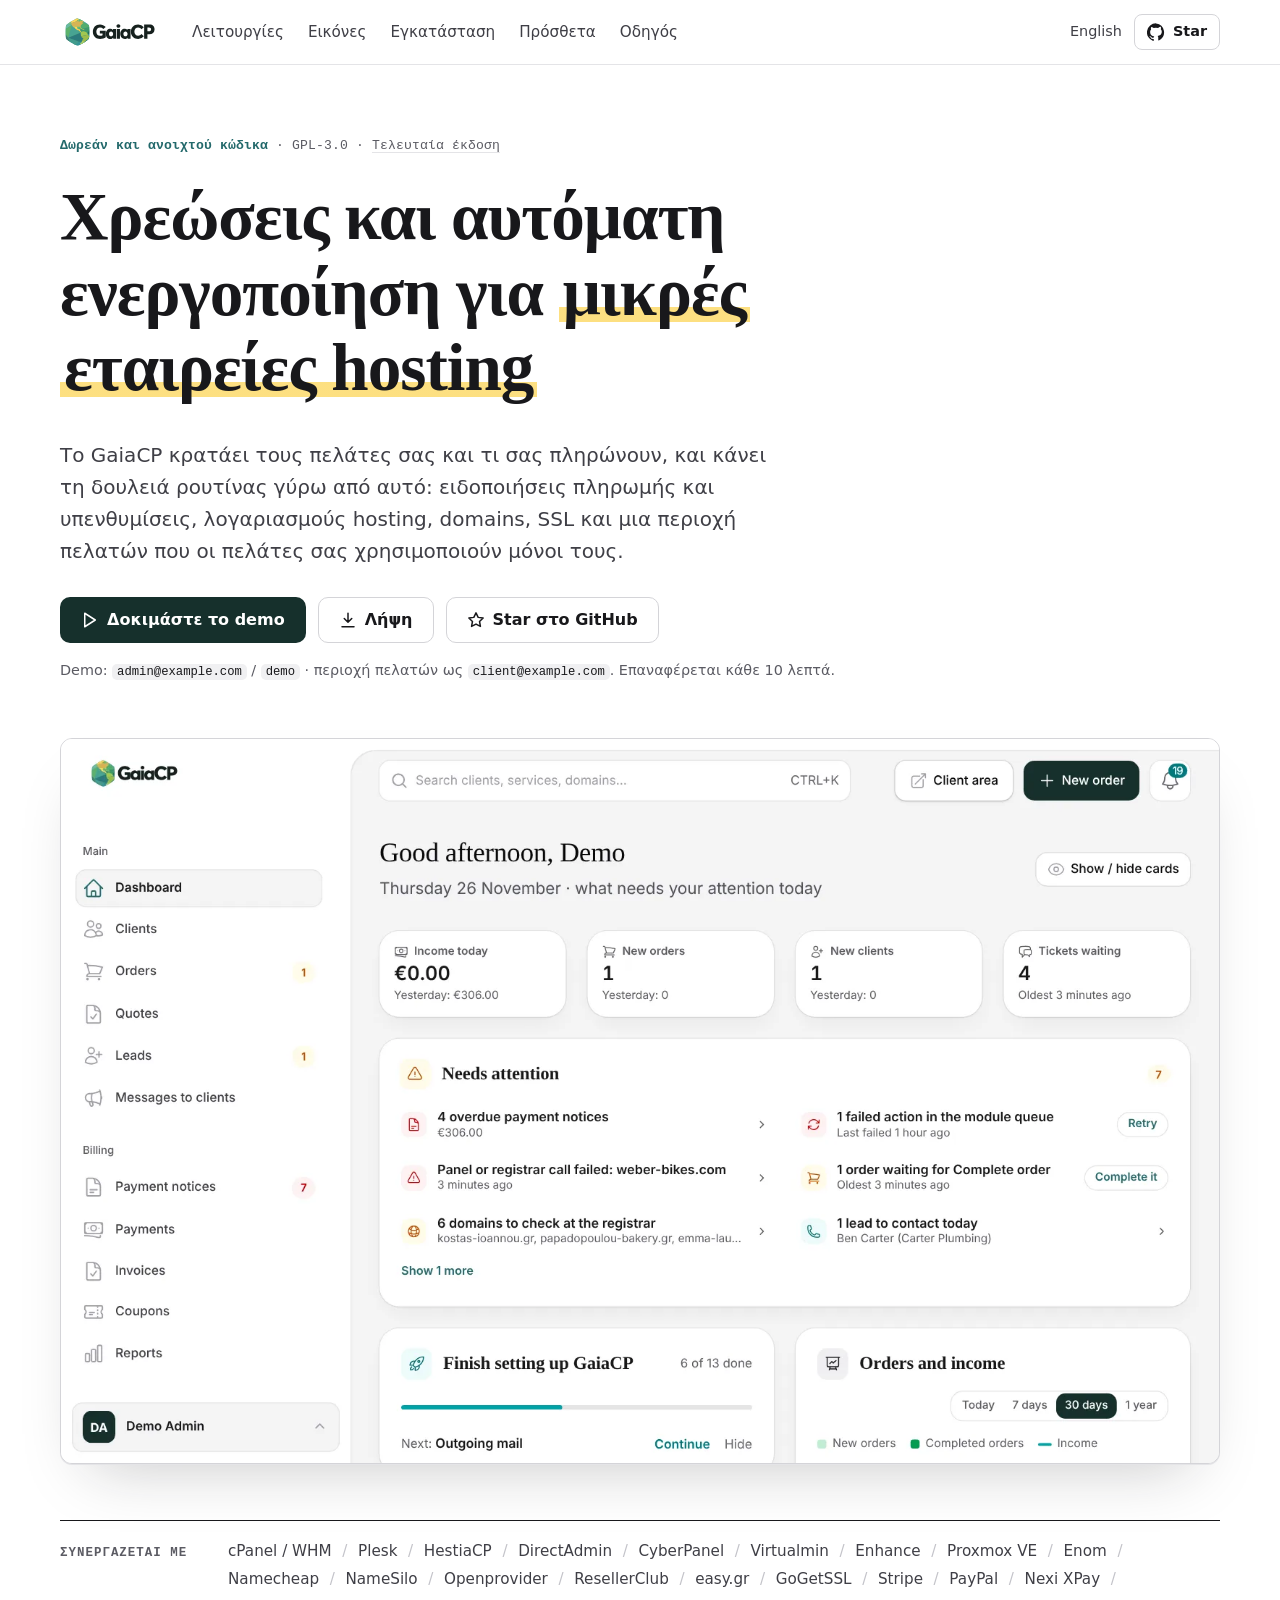
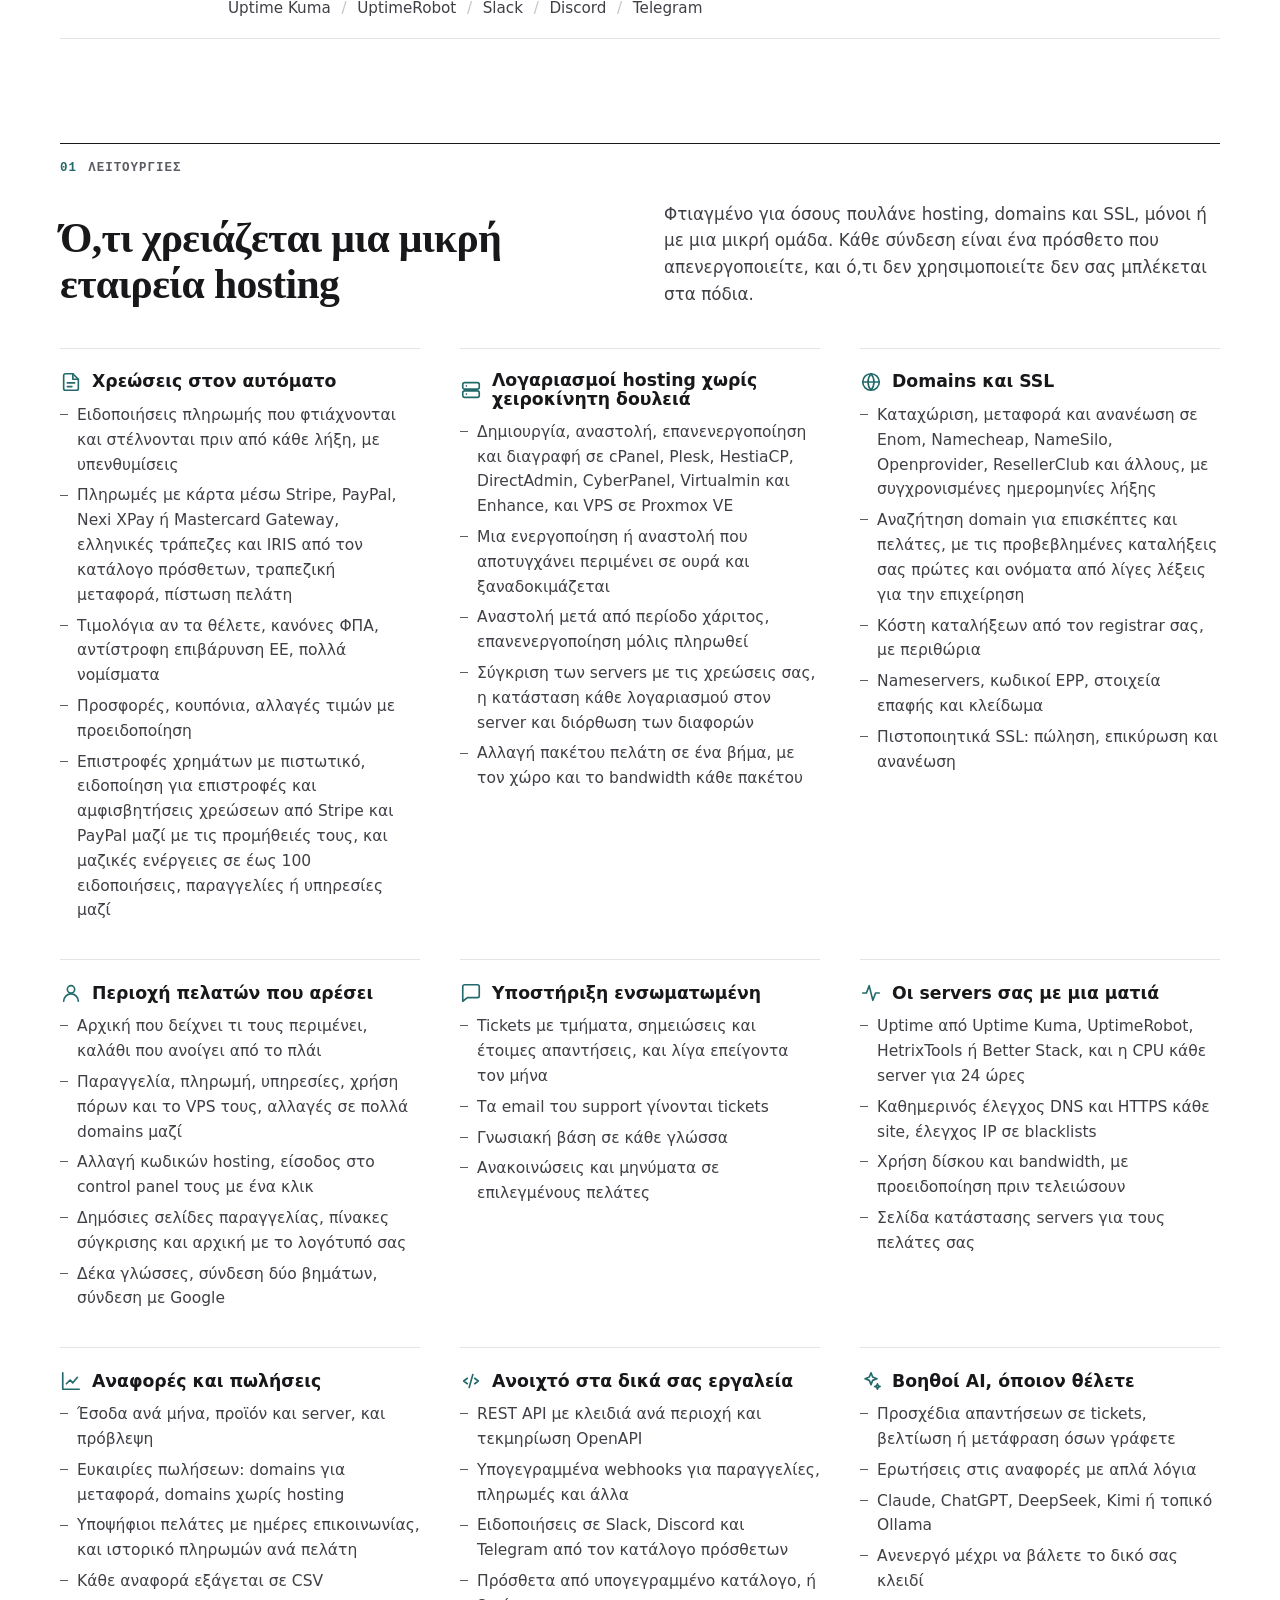
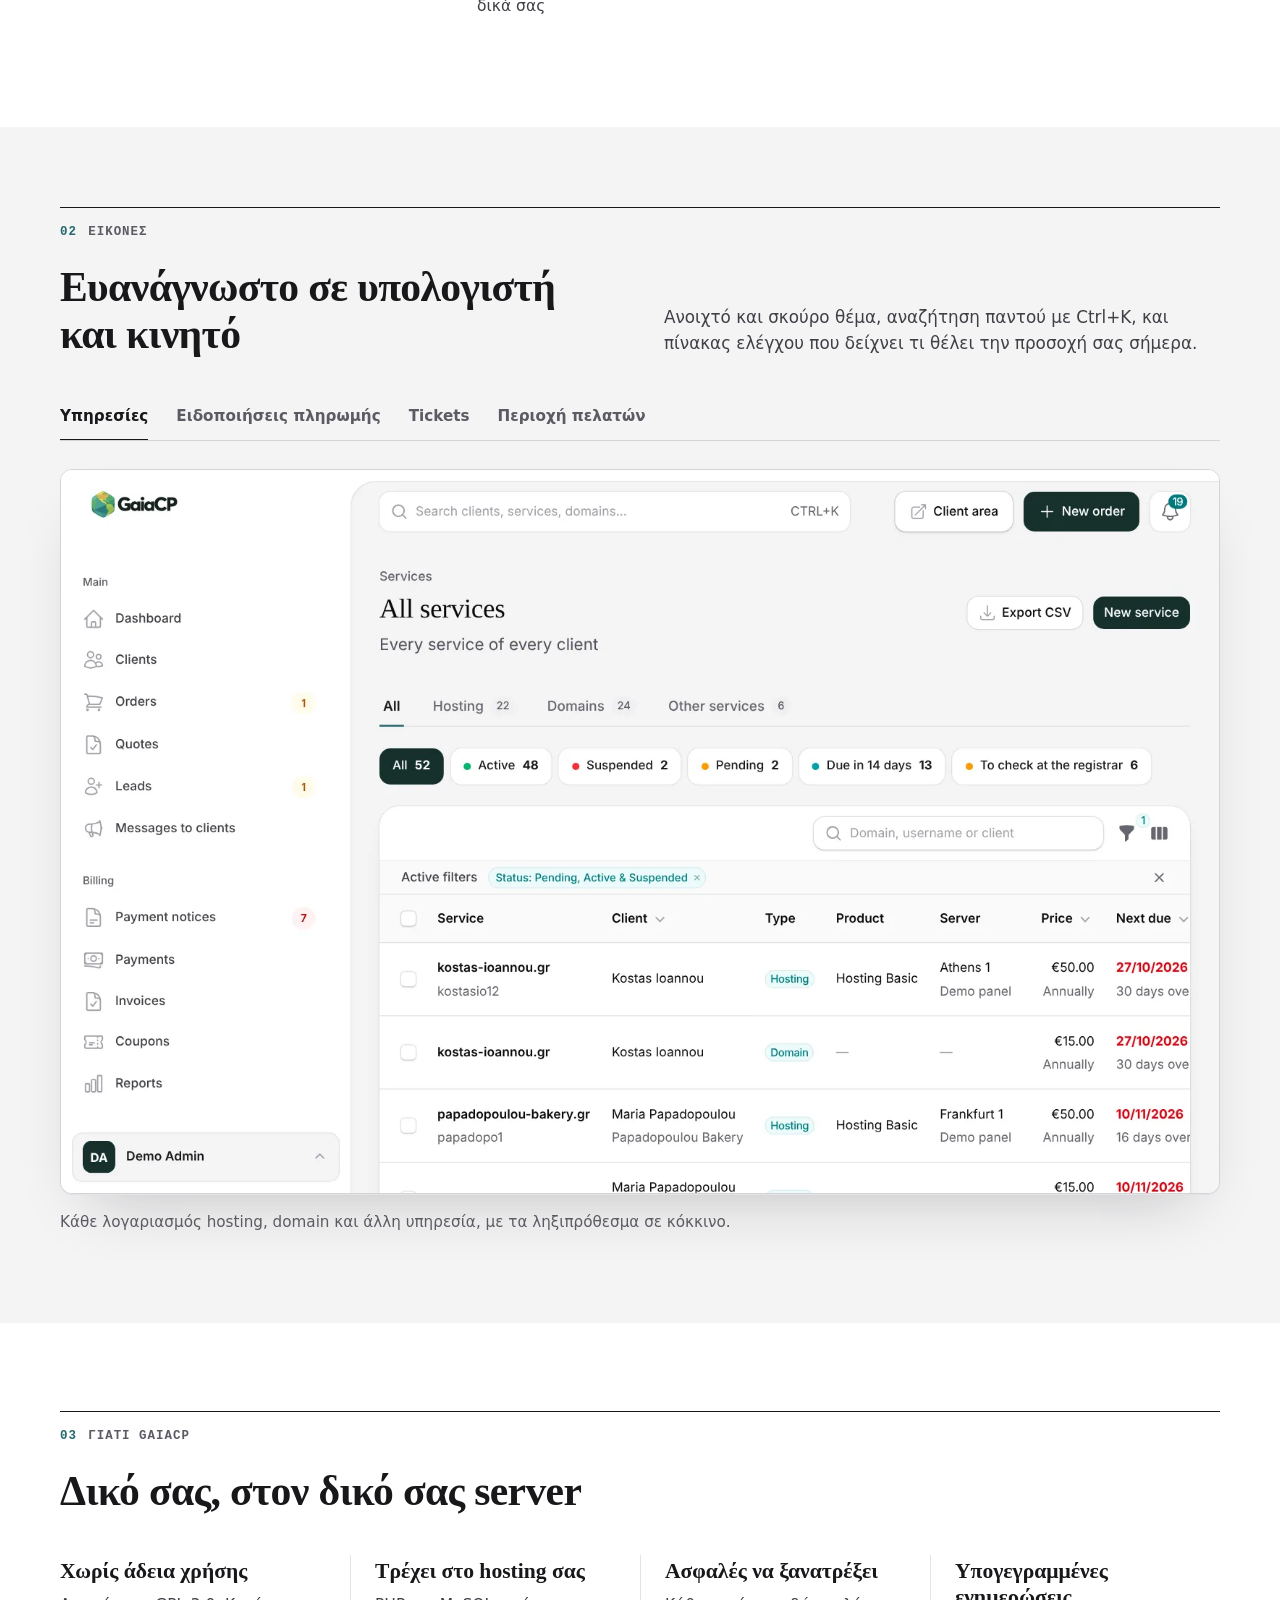
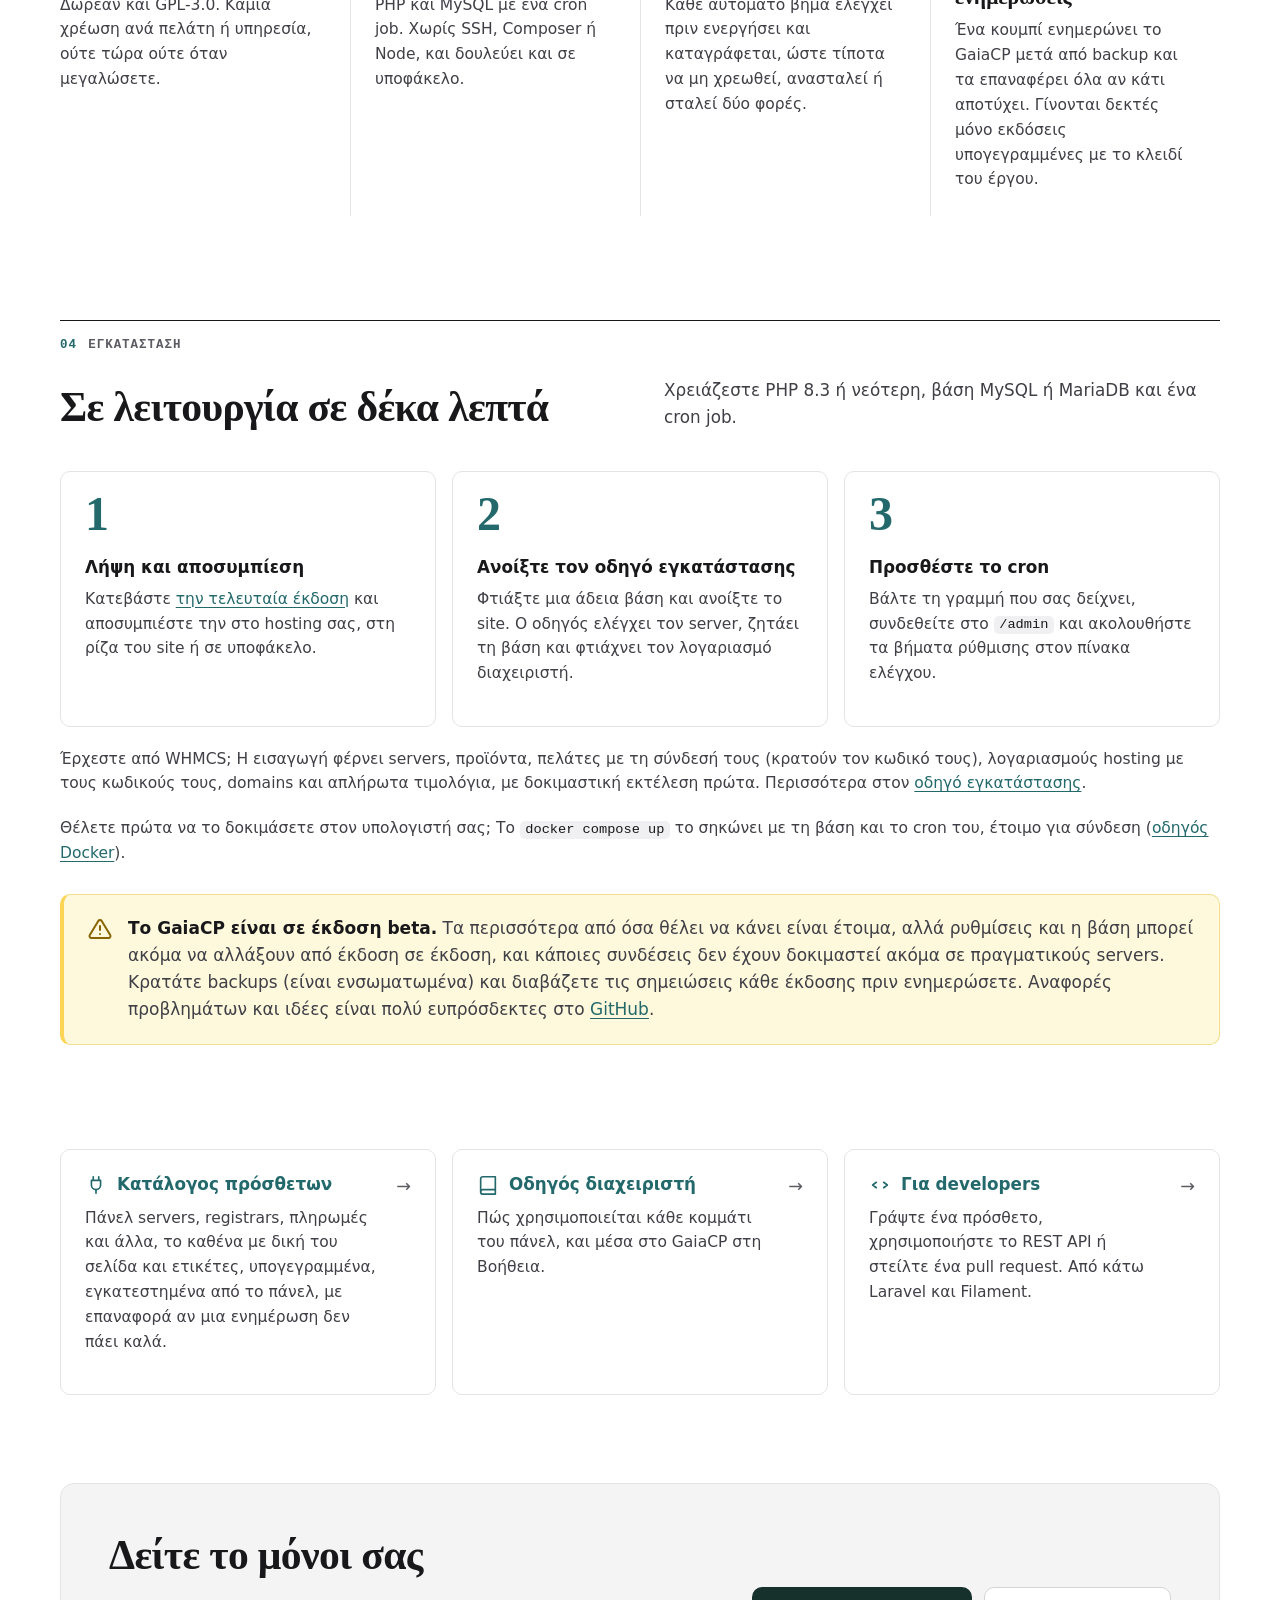
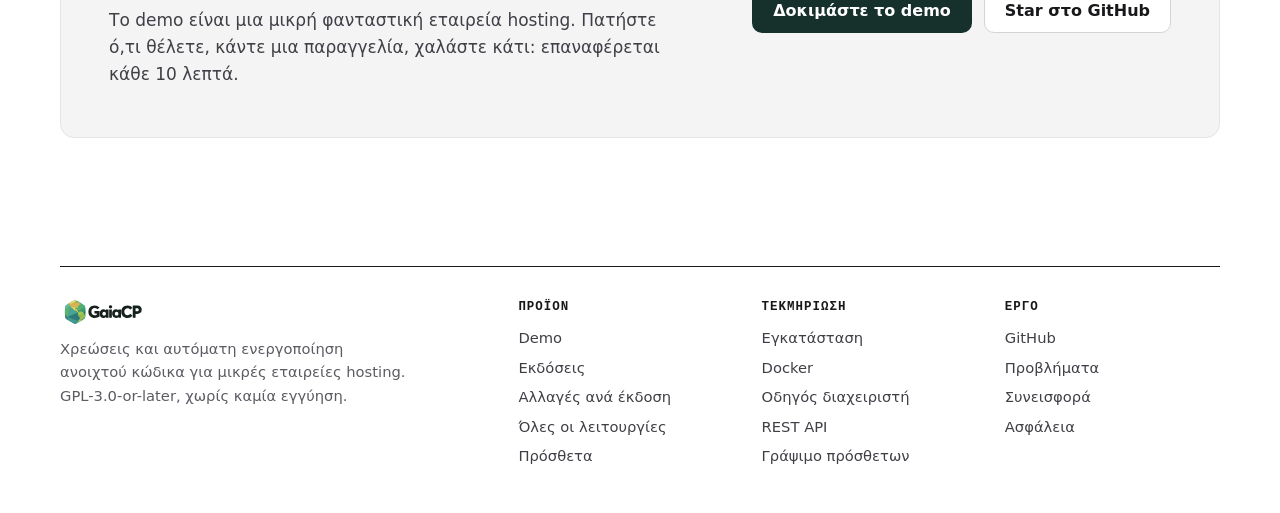
==== commit 16e8f7a6: "GaiaCP 0.13.0: server CPU, the account on the server, plan changes, Stripe and PayPal refunds; new s" ====
--- a/el/index.html
+++ b/el/index.html
@@ -77,7 +77,7 @@
 
         <div class="frame">
             <picture>
-                <img src="/assets/img/dashboard-light.webp?v=0.12" alt="Ο πίνακας ελέγχου του GaiaCP: η μέρα με μια ματιά και ό,τι θέλει προσοχή" width="1600" height="1000">
+                <img src="/assets/img/dashboard-light.webp?v=0.13" alt="Ο πίνακας ελέγχου του GaiaCP: η μέρα με μια ματιά και ό,τι θέλει προσοχή" width="1600" height="1000">
             </picture>
         </div>
     </div>
@@ -110,7 +110,7 @@
                     <li>Πληρωμές με κάρτα μέσω Stripe, PayPal, Nexi XPay ή Mastercard Gateway, ελληνικές τράπεζες και IRIS από τον κατάλογο πρόσθετων, τραπεζική μεταφορά, πίστωση πελάτη</li>
                     <li>Τιμολόγια αν τα θέλετε, κανόνες ΦΠΑ, αντίστροφη επιβάρυνση ΕΕ, πολλά νομίσματα</li>
                     <li>Προσφορές, κουπόνια, αλλαγές τιμών με προειδοποίηση</li>
-                    <li>Επιστροφές χρημάτων με πιστωτικό, και μαζικές ενέργειες σε έως 100 ειδοποιήσεις, παραγγελίες ή υπηρεσίες μαζί</li>
+                    <li>Επιστροφές χρημάτων με πιστωτικό, ειδοποίηση για επιστροφές και αμφισβητήσεις χρεώσεων από Stripe και PayPal μαζί με τις προμήθειές τους, και μαζικές ενέργειες σε έως 100 ειδοποιήσεις, παραγγελίες ή υπηρεσίες μαζί</li>
                 </ul>
             </article>
             <article class="card">
@@ -119,7 +119,8 @@
                     <li>Δημιουργία, αναστολή, επανενεργοποίηση και διαγραφή σε cPanel, Plesk, HestiaCP, DirectAdmin, CyberPanel, Virtualmin και Enhance, και VPS σε Proxmox VE</li>
                     <li>Μια ενεργοποίηση ή αναστολή που αποτυγχάνει περιμένει σε ουρά και ξαναδοκιμάζεται</li>
                     <li>Αναστολή μετά από περίοδο χάριτος, επανενεργοποίηση μόλις πληρωθεί</li>
-                    <li>Σύγκριση των servers με τις χρεώσεις σας και διόρθωση των διαφορών</li>
+                    <li>Σύγκριση των servers με τις χρεώσεις σας, η κατάσταση κάθε λογαριασμού στον server και διόρθωση των διαφορών</li>
+                    <li>Αλλαγή πακέτου πελάτη σε ένα βήμα, με τον χώρο και το bandwidth κάθε πακέτου</li>
                 </ul>
             </article>
             <article class="card">
@@ -154,7 +155,7 @@
             <article class="card">
                 <h3><span class="icon"><svg viewBox="0 0 24 24" fill="none" stroke="currentColor" stroke-width="1.8" stroke-linecap="round" stroke-linejoin="round" aria-hidden="true"><path d="M3 12h4l3-8 4 16 3-8h4"/></svg></span>Οι servers σας με μια ματιά</h3>
                 <ul>
-                    <li>Uptime από Uptime Kuma, UptimeRobot, HetrixTools ή Better Stack</li>
+                    <li>Uptime από Uptime Kuma, UptimeRobot, HetrixTools ή Better Stack, και η CPU κάθε server για 24 ώρες</li>
                     <li>Καθημερινός έλεγχος DNS και HTTPS κάθε site, έλεγχος IP σε blacklists</li>
                     <li>Χρήση δίσκου και bandwidth, με προειδοποίηση πριν τελειώσουν</li>
                     <li>Σελίδα κατάστασης servers για τους πελάτες σας</li>
@@ -207,7 +208,7 @@
         <figure class="shot" id="shot-services" role="tabpanel" aria-labelledby="tab-services">
             <div class="frame">
                 <picture>
-                    <img src="/assets/img/services-light.webp?v=0.12" alt="Όλες οι υπηρεσίες με πελάτη, server, τιμή και επόμενη λήξη" width="1600" height="1000" loading="lazy">
+                    <img src="/assets/img/services-light.webp?v=0.13" alt="Όλες οι υπηρεσίες με πελάτη, server, τιμή και επόμενη λήξη" width="1600" height="1000" loading="lazy">
                 </picture>
             </div>
             <figcaption>Κάθε λογαριασμός hosting, domain και άλλη υπηρεσία, με τα ληξιπρόθεσμα σε κόκκινο.</figcaption>
@@ -215,7 +216,7 @@
         <figure class="shot" id="shot-notices" role="tabpanel" aria-labelledby="tab-notices">
             <div class="frame">
                 <picture>
-                    <img src="/assets/img/notices-light.webp?v=0.12" alt="Ειδοποιήσεις πληρωμής, μία ανά πελάτη και ημερομηνία λήξης" width="1600" height="1000" loading="lazy">
+                    <img src="/assets/img/notices-light.webp?v=0.13" alt="Ειδοποιήσεις πληρωμής, μία ανά πελάτη και ημερομηνία λήξης" width="1600" height="1000" loading="lazy">
                 </picture>
             </div>
             <figcaption>Μία ειδοποίηση πληρωμής ανά πελάτη και ημερομηνία, που τη φτιάχνει και τη στέλνει η καθημερινή εργασία.</figcaption>
@@ -223,7 +224,7 @@
         <figure class="shot" id="shot-tickets" role="tabpanel" aria-labelledby="tab-tickets">
             <div class="frame">
                 <picture>
-                    <img src="/assets/img/tickets-light.webp?v=0.12" alt="Tickets που περιμένουν απάντηση" width="1600" height="1000" loading="lazy">
+                    <img src="/assets/img/tickets-light.webp?v=0.13" alt="Tickets που περιμένουν απάντηση" width="1600" height="1000" loading="lazy">
                 </picture>
             </div>
             <figcaption>Τα tickets δίπλα στις υπηρεσίες και τις πληρωμές του πελάτη.</figcaption>
@@ -231,10 +232,10 @@
         <figure class="shot" id="shot-client" role="tabpanel" aria-labelledby="tab-client">
             <div class="client-pair">
                 <div class="frame">
-                    <img src="/assets/img/client-home-desk.webp?v=0.12" alt="Η αρχική της περιοχής πελατών με το ποσό προς πληρωμή" width="1600" height="1000" loading="lazy">
+                    <img src="/assets/img/client-home-desk.webp?v=0.13" alt="Η αρχική της περιοχής πελατών με το ποσό προς πληρωμή" width="1600" height="1000" loading="lazy">
                 </div>
                 <div class="phone">
-                    <img src="/assets/img/client-home-phone.webp?v=0.12" alt="Η περιοχή πελατών σε κινητό" width="780" height="1688" loading="lazy">
+                    <img src="/assets/img/client-home-phone.webp?v=0.13" alt="Η περιοχή πελατών σε κινητό" width="780" height="1688" loading="lazy">
                 </div>
             </div>
             <figcaption>Οι πελάτες σας πληρώνουν, παραγγέλνουν και ζητούν βοήθεια σε μια περιοχή με το όνομα και το λογότυπό σας.</figcaption>
